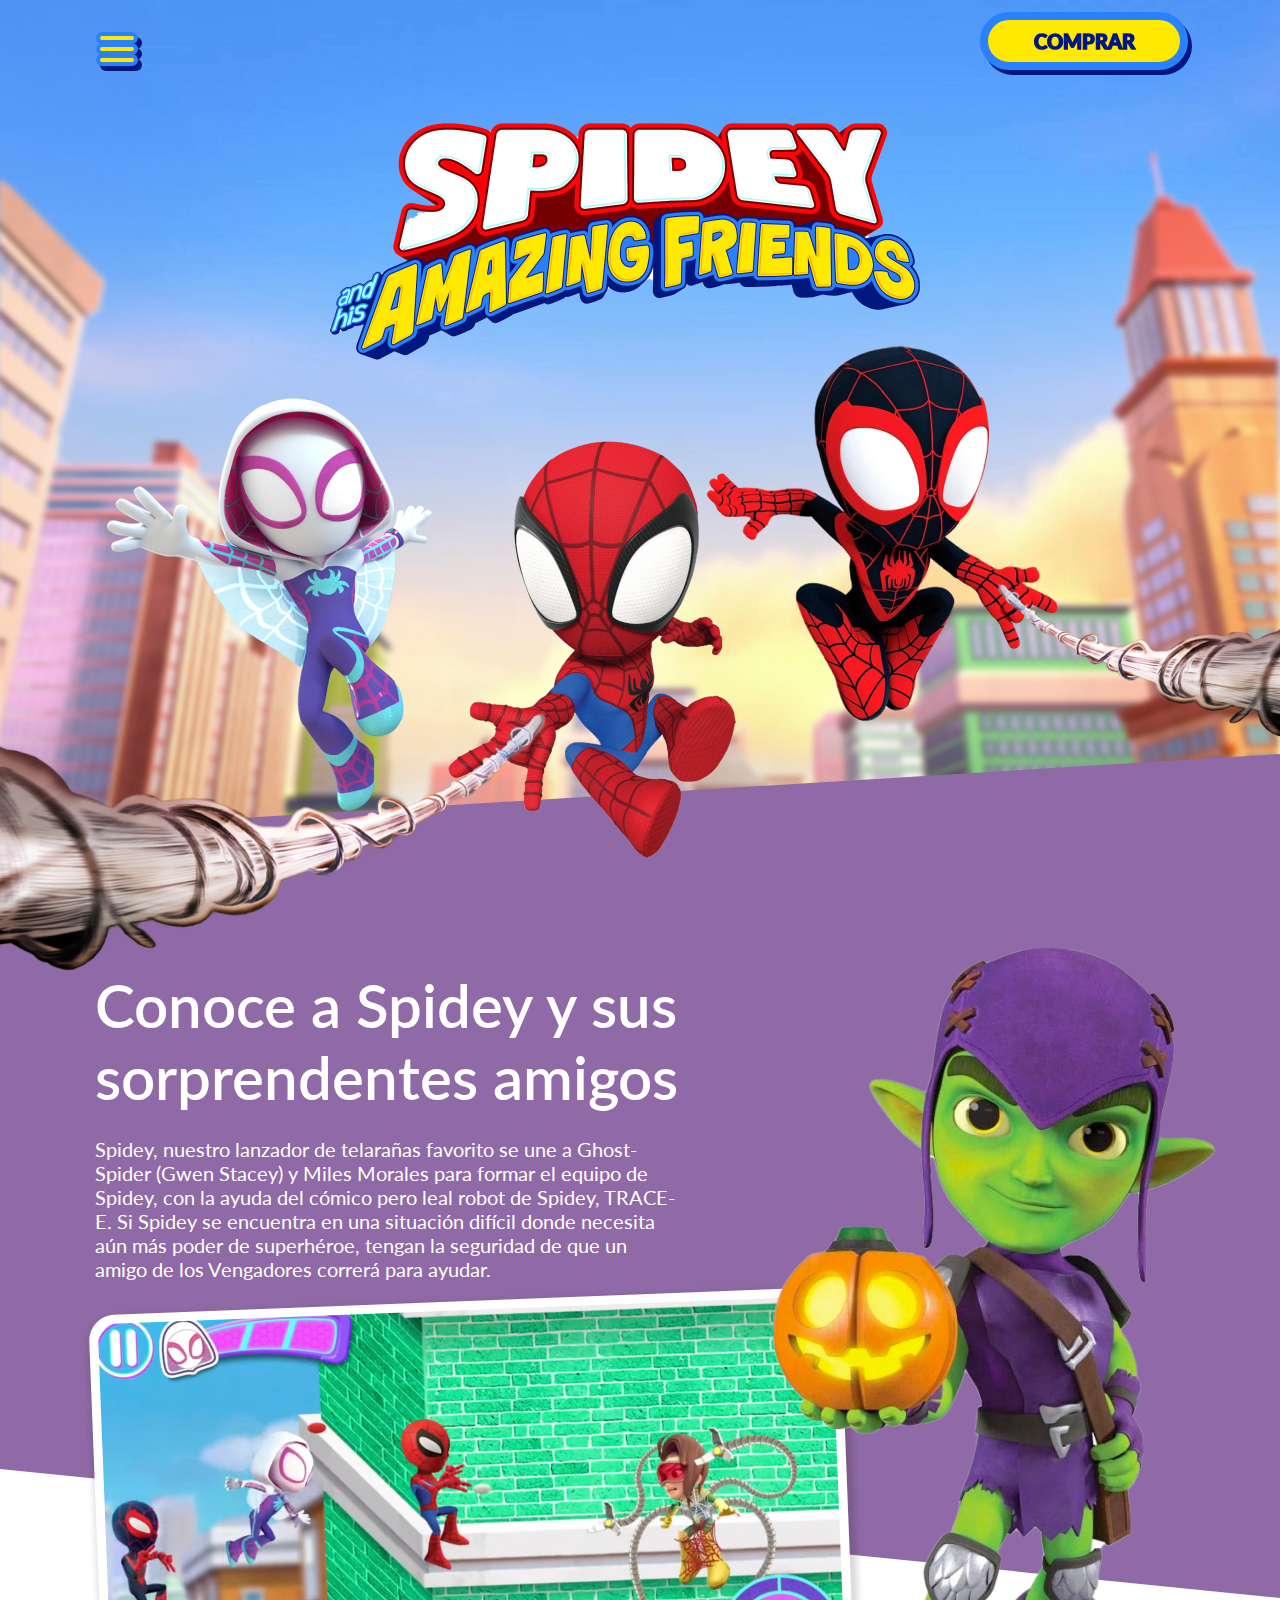
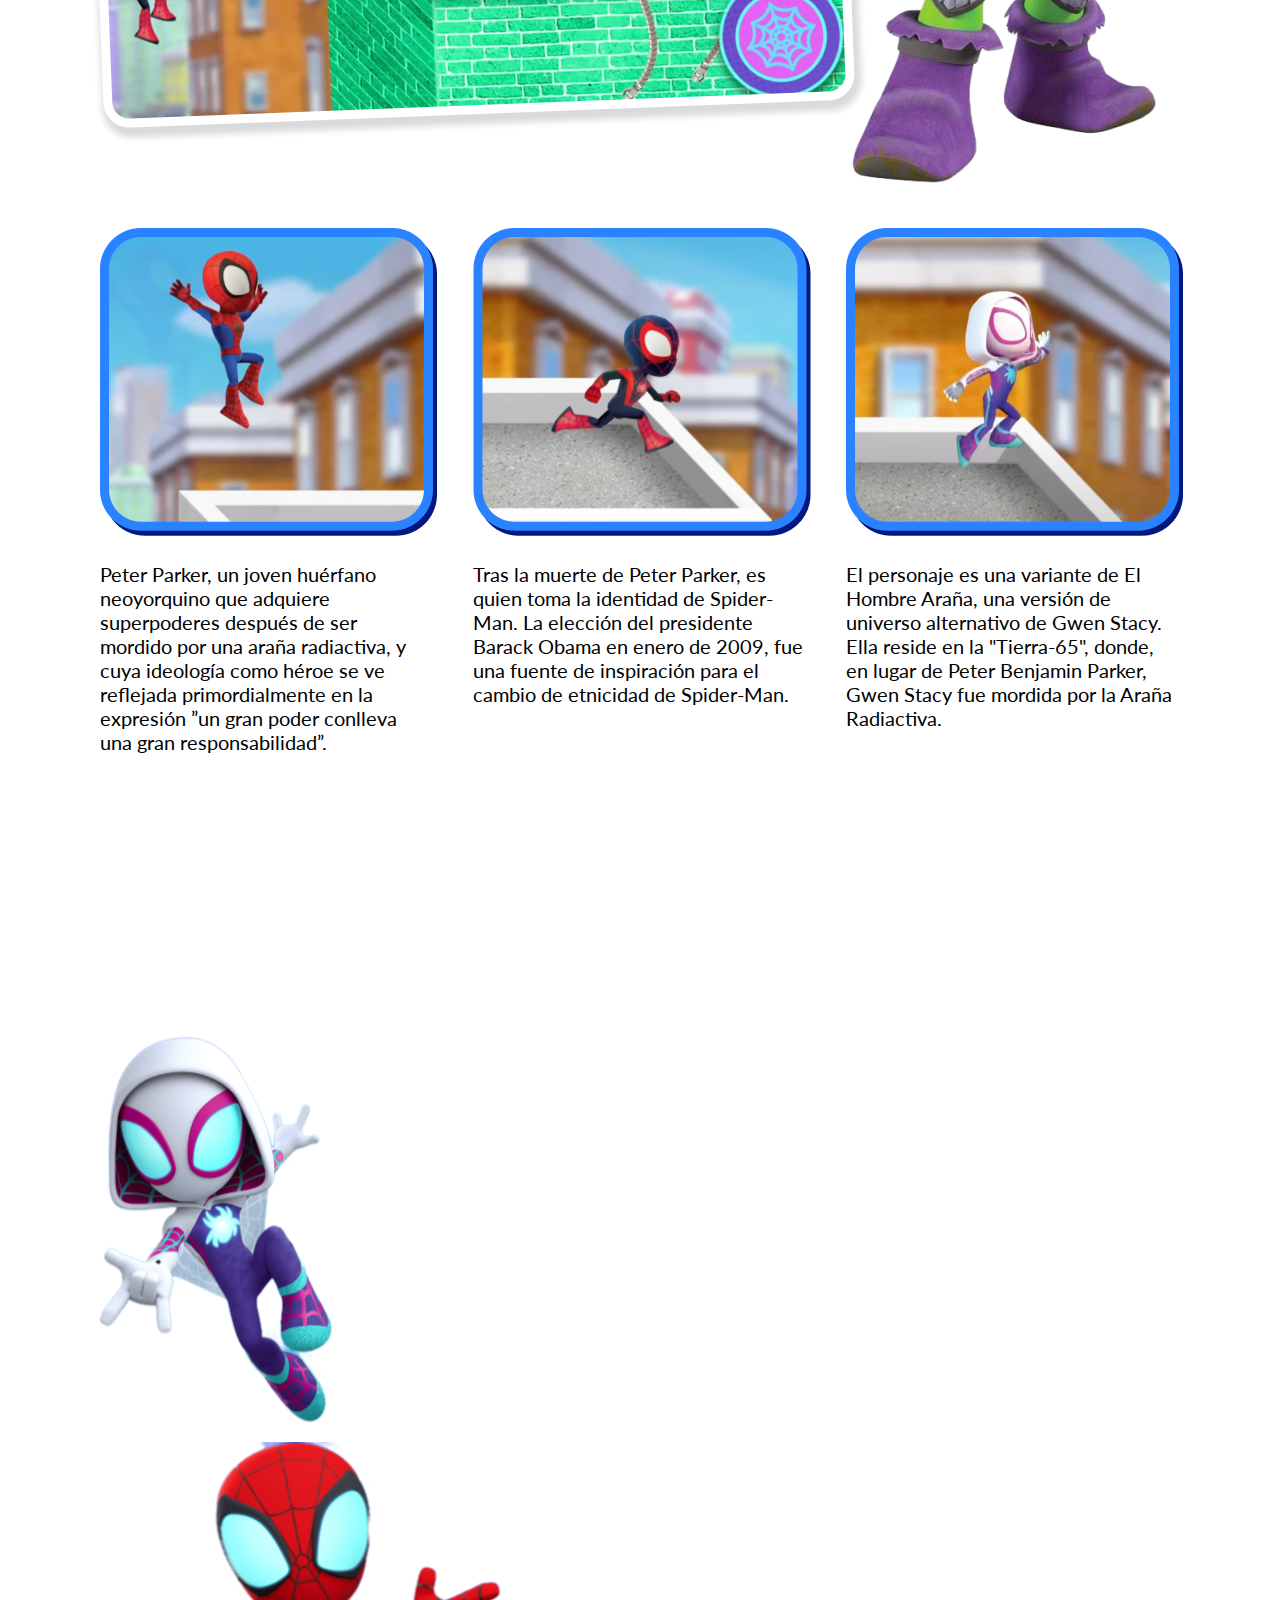
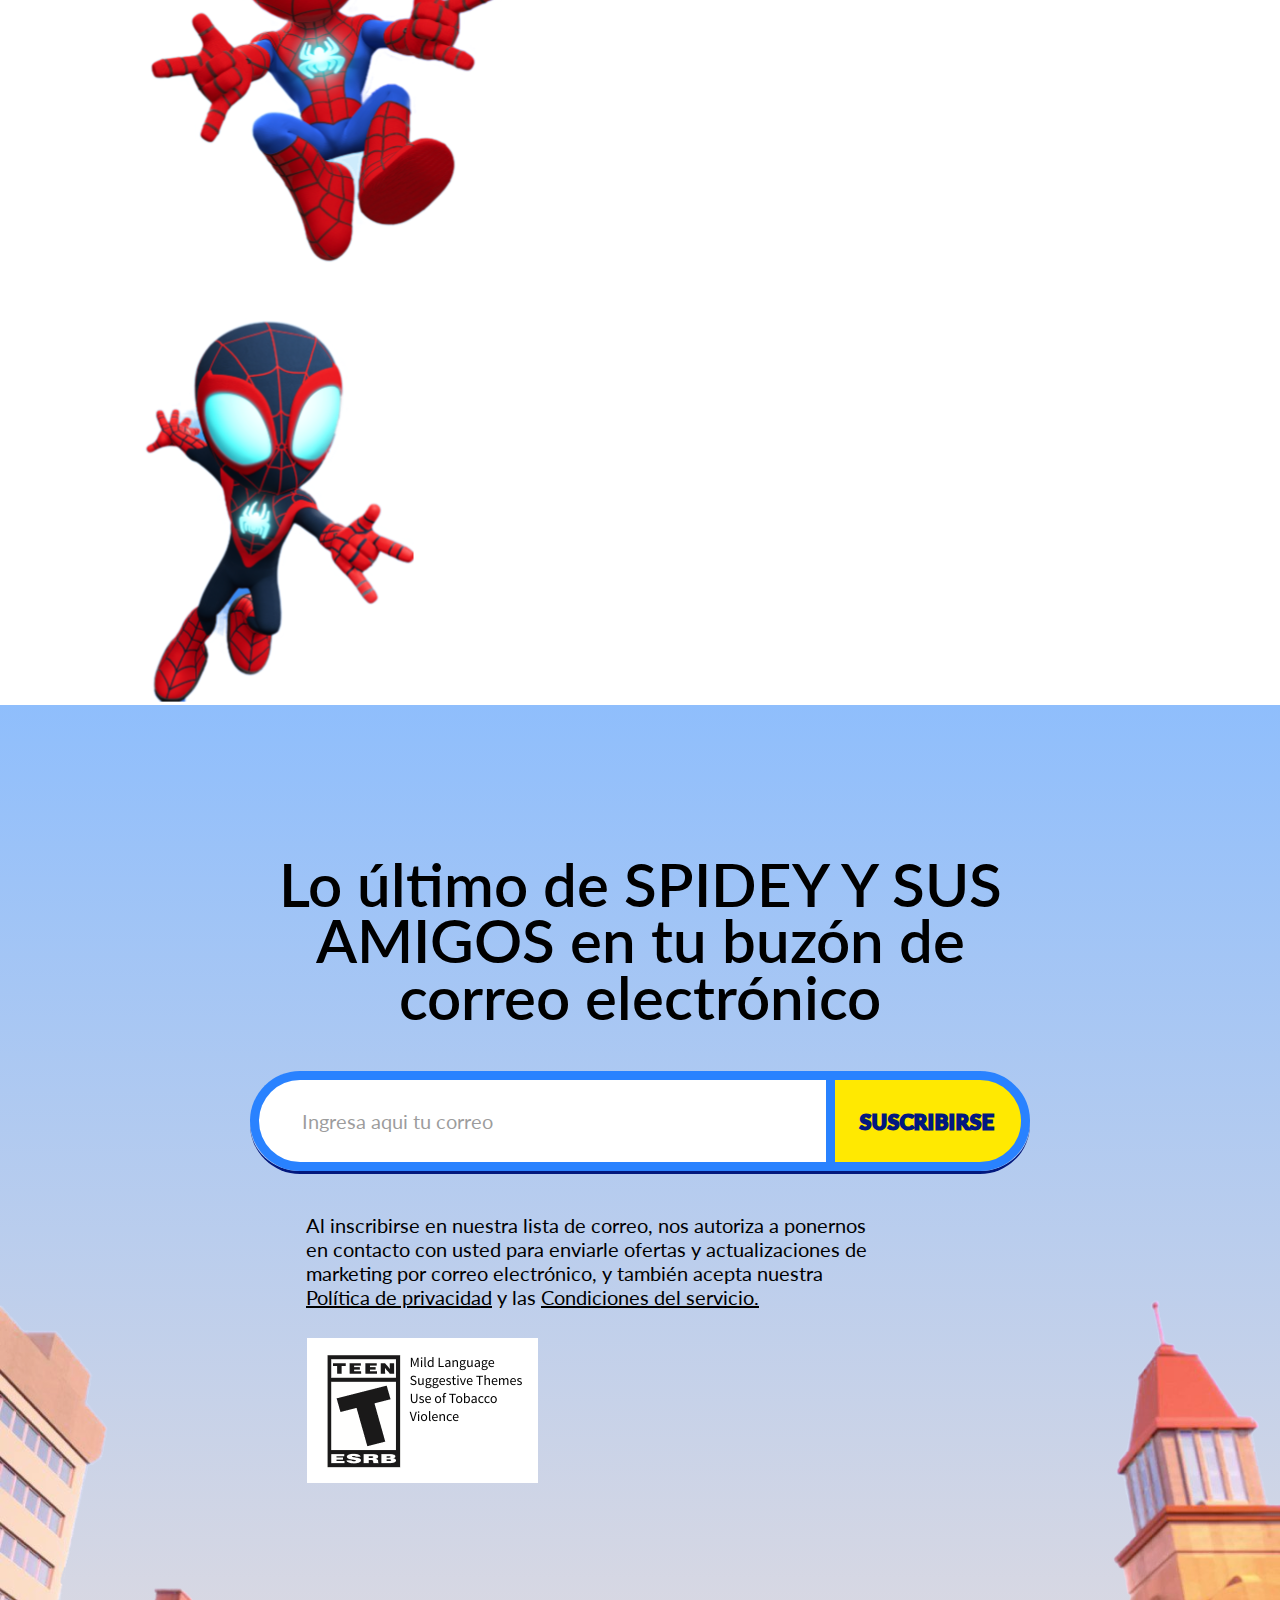
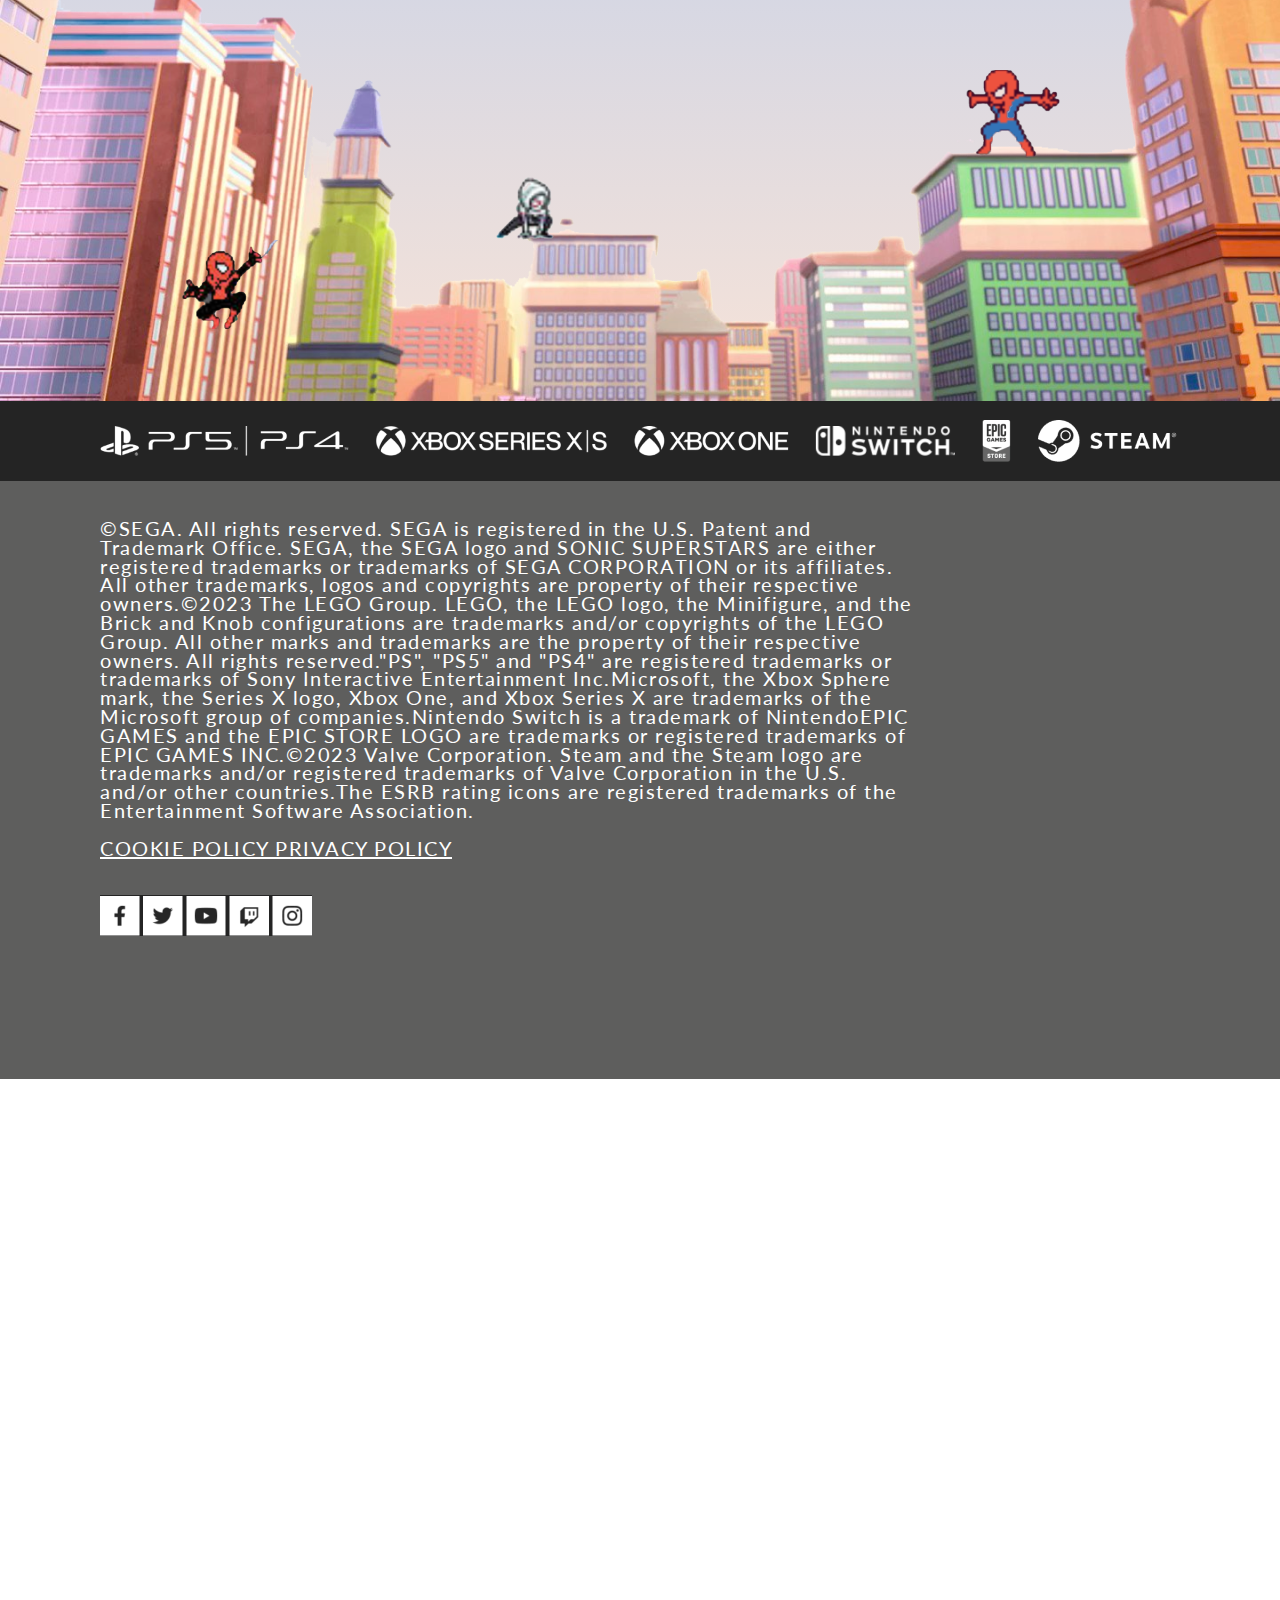
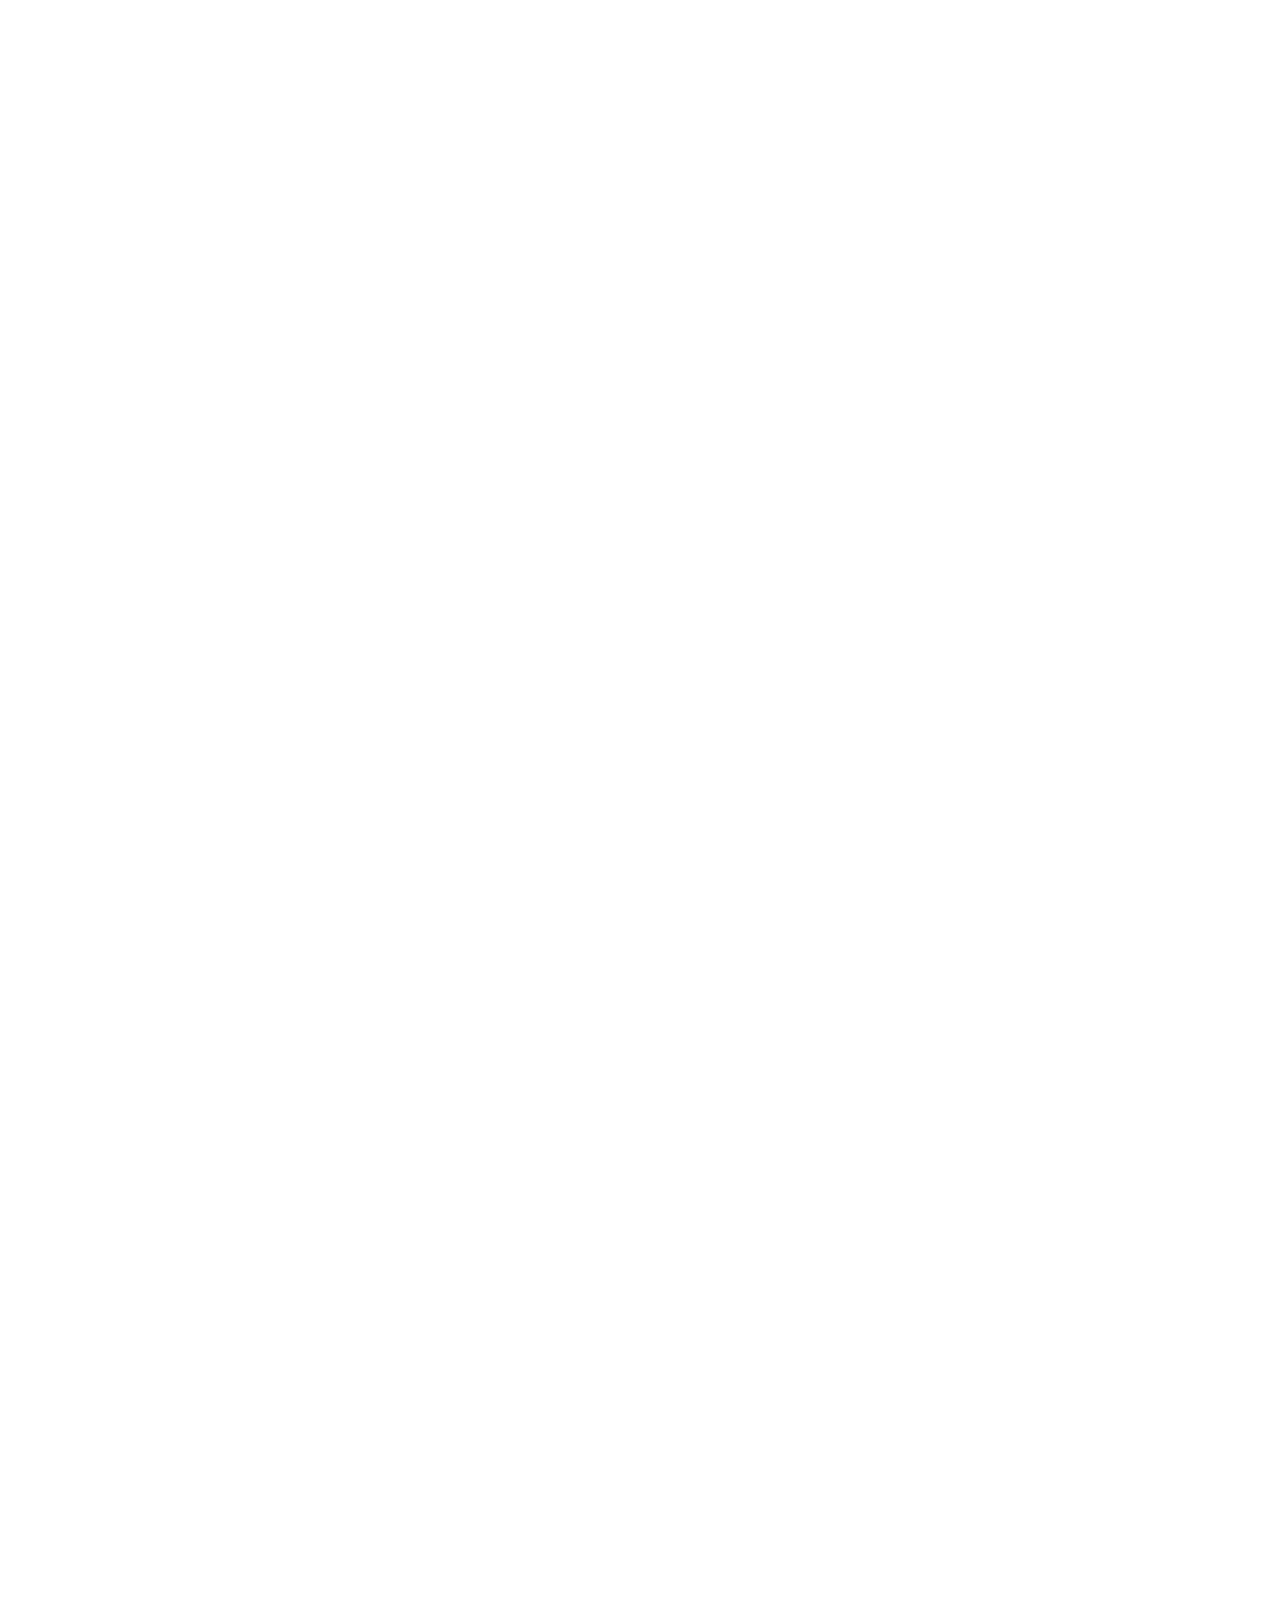
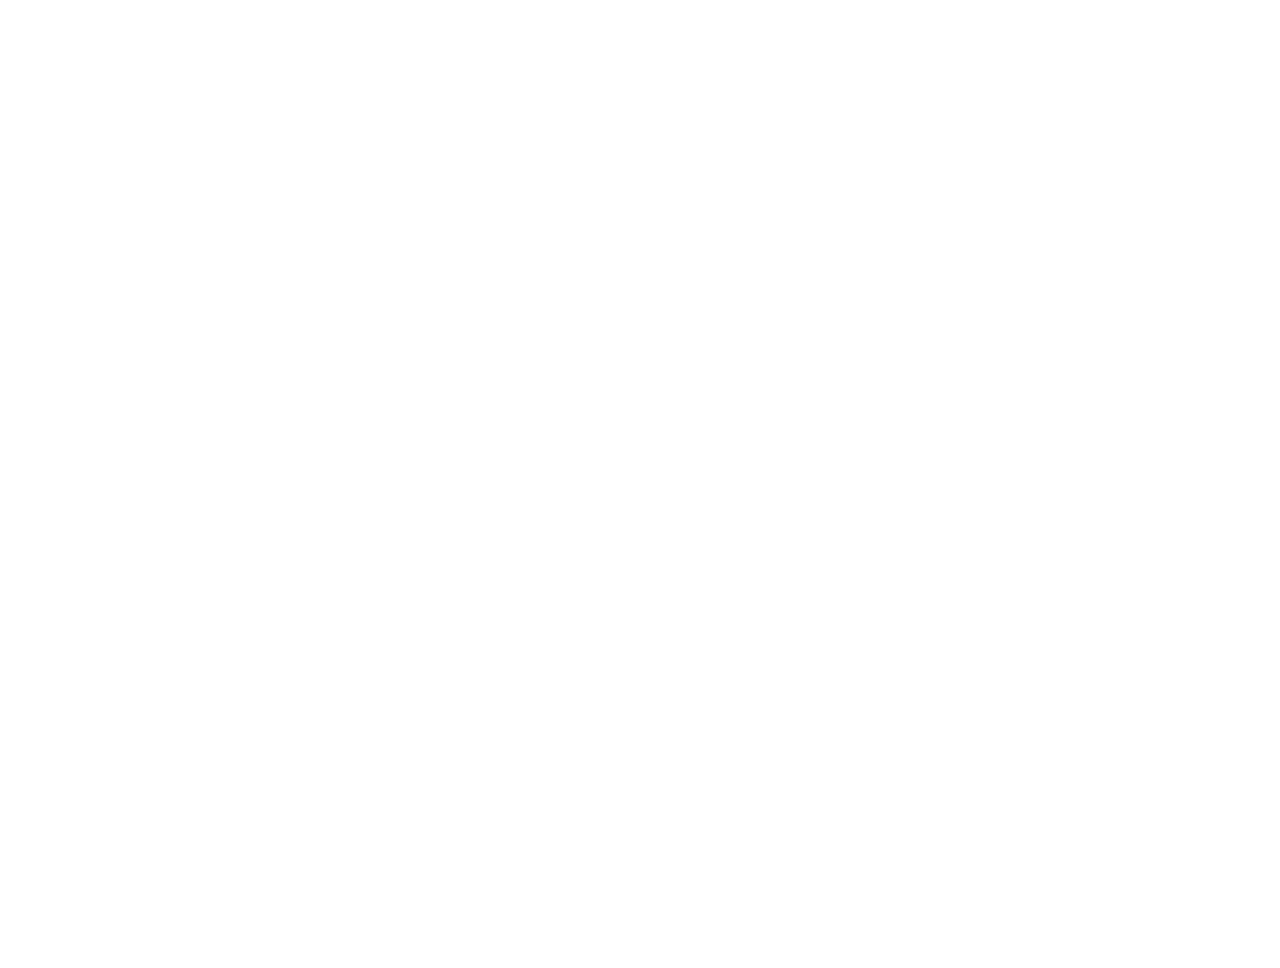
==== TP4/index.html @ 1c264900 "se empezo more-friends" ====
<!DOCTYPE html>
<html lang="en">
<head>
    <meta charset="UTF-8">
    <meta name="viewport" content="width=device-width, initial-scale=1.0">
    <title>Document</title>
    <link rel="stylesheet" href="css/style.css">
    <link rel="stylesheet" href="css/footer.css">
    <link rel="stylesheet" href="css/hero.css">
    <link rel="stylesheet" href="css/friends.css">
    <link rel="stylesheet" href="css/more-friends.css">
</head>
<body>
    <div class="container">
        <div class="hero">
            <div class="bg-city1">
                <img src="img/background/bg-1-city-1.png" alt="">
            </div>
            <div class="bg-city2">
                <img src="img/background/bg-1-city-2.png" alt="">
            </div>
            <div class="bg-city3">
                <img src="img/background/bg-1-city-3.png" alt="">
            </div>
            <img src="img/content/spiderweb-1-hero.png" alt="" class="spiderweb1">
            <img src="img/content/spiderweb-2-hero.png" alt="" class="spiderweb2">
            <div class="nav">
                <div class="content-nav">
                    <button class="btn-comprar">
                        comprar
                    </button>
                    <div class="btn-menu">
                        <div class="line-btn-menu line1"></div>
                        <div class="line-btn-menu line2"></div>
                        <div class="line-btn-menu line3"></div>
                    </div>
                </div>
            </div>  
            <div class="content">
                <div class="container-title">
                    <img class="title" src="img/content/title.png" alt="">
                </div>
                <div class="characters">
                    <img src="img/content/spiderman-1-hero.png" alt="" class="spiderman-1-hero">
                    <img src="img/content/spiderman-2-hero.png" alt="" class="spiderman-2-hero">
                    <img src="img/content/spiderman-3-hero.png" alt="" class="spiderman-3-hero">
                </div>
            </div>
        </div>
        <div class="section-friends">
            <div class="bg-violet-friends"></div>
            <div class="content">
                <div class="container-info-goblin">
                    <div class="info">
                        <h1 class="title-section-friends">Conoce a Spidey y sus sorprendentes amigos</h1>
                        <p class="description-section-friends">Spidey, nuestro lanzador de telarañas favorito se une a Ghost-Spider (Gwen Stacey) y Miles Morales para formar el equipo de Spidey, con la ayuda del cómico pero leal robot de Spidey, TRACE-E. Si Spidey se encuentra en una situación difícil donde necesita aún más poder de superhéroe, tengan la seguridad de que un amigo de los Vengadores correrá para ayudar.</p>
                        <img src="img/content/img-videogame-friends-section.png" alt="" class="img-videogame">
                    </div>
                    <div class="green-goblin">
                        <img src="img/content/green-goblin.png" alt="">
                    </div>
                </div>
                <div class="container-cards-characters">
                    <div class="container-card">
                        <img src="img/content/card-1.png" alt="" class="card">
                        <p class="description-card">Peter Parker, un joven huérfano neoyorquino que adquiere superpoderes después de ser mordido por una araña radiactiva, y cuya ideología como héroe se ve reflejada primordialmente en la expresión ”un gran poder conlleva una gran responsabilidad”.</p>
                    </div>
                    <div class="container-card">
                        <img src="img/content/card-2.png" alt="" class="card">
                        <p class="description-card">Tras la muerte de Peter Parker, es quien toma la identidad de 
                            Spider-Man. 
                            La elección del presidente Barack Obama en enero de 2009, fue una fuente de inspiración para el cambio de etnicidad de Spider-Man.</p>
                    </div>
                    <div class="container-card">
                        <img src="img/content/card-3.png" alt="" class="card">
                        <p class="description-card">El personaje es una variante de El Hombre Araña, una versión de universo alternativo de Gwen Stacy. Ella reside en la "Tierra-65", donde, en lugar de Peter Benjamin Parker, Gwen Stacy fue mordida por la Araña Radiactiva.</p>
                    </div>
                </div>
            </div>
        </div>
        <div class="more-friends">
            <div class="bg-3-spidey">
                <div class="content spideys-more-friends">
                    <div class="spidey-white-more"><img src="./img/more-friends/spidey-white.png" alt=""></div>
                    <div class="spidey-red-more"><img src="./img/more-friends/spidey-red.png" alt=""></div>
                    <div class="spidey-black-more"><img src="./img/more-friends/spidey-black.png" alt=""></div>
                </div>
            </div>
        </div>
        <div class="footer">
            <div class="cielo">
                <div class="content subscribite">
                    <h1 class="titulo">Lo último de SPIDEY Y SUS AMIGOS en tu buzón de correo electrónico</h1>
                    <div class="btn-input-footer">
                        <input placeholder="Ingresa aqui tu correo" type="text">
                        <button>SUSCRIBIRSE</button>
                    </div>
                    <p>Al inscribirse en nuestra lista de correo, nos autoriza a ponernos en contacto con usted 
                        para enviarle ofertas y actualizaciones de marketing por correo electrónico, y también 
                        acepta nuestra <span>Política de privacidad</span> y las <span>Condiciones del servicio.</span></p>
                    <div class="esrb"><img src="./img/footer/esrb.png" alt=""></div>
                </div>
                <div class="spidey-negro-footer"><img src="./img/footer/spidey-negro.png" alt=""></div>
                <div class="spidey-blanco-footer"><img src="./img/footer/spidey-blanco.png" alt=""></div>
                <div class="spidey-rojo-footer"><img src="./img/footer/spidey-rojo.png" alt=""></div>
                <div class="layer1-footer"></div>
            </div>
            <div class="plataformas">
                <div class="content consolas" ></div>
            </div>
            <div class="container-derechos">
                <div class="content derechos">
                    <p>©SEGA. All rights reserved. SEGA is registered in the U.S. Patent and Trademark Office. SEGA, the SEGA logo and SONIC SUPERSTARS are either registered trademarks or trademarks of SEGA CORPORATION or its affiliates. All other trademarks, logos and copyrights are property of their respective owners.©2023 The LEGO Group. LEGO, the LEGO logo, the Minifigure, and the Brick and Knob configurations are trademarks and/or copyrights of the LEGO Group. All other marks and trademarks are the property of their respective owners. All rights reserved."PS", "PS5" and "PS4" are registered trademarks or trademarks of Sony Interactive Entertainment Inc.Microsoft, the Xbox Sphere mark, the Series X logo, Xbox One, and Xbox Series X are trademarks of the Microsoft group of companies.Nintendo Switch is a trademark of NintendoEPIC GAMES and the EPIC STORE LOGO are trademarks or registered trademarks of EPIC GAMES INC.©2023 Valve Corporation. Steam and the Steam logo are trademarks and/or registered trademarks of Valve Corporation in the U.S. and/or other countries.The ESRB rating icons are registered trademarks of the Entertainment Software Association.
                    <br>
                    <br>
                    <span>COOKIE POLICY PRIVACY POLICY</span>
                    </p>
                    <div class="social-media"></div>
                </div>
            </div>
        </div>
    </div>
    <script src="js/main.js"></script>
</body>
</html>
---- TP4/css/style.css ----
* {
    margin: 0;
}


.container {
    height: 8968px;
    width: 100%;
    display: block;
    justify-content: center;
}

.content {
    width: 1080px;
}
---- TP4/css/footer.css ----
@import url("https://fonts.googleapis.com/css2?family=Lato");

*{
    font-family: "lato";
}

.cielo .content, .container-derechos .content{
    margin: 0px;
}

.footer{
    width: 100%;
}

.footer .cielo{
    display: flex;
    flex-direction: column;
    align-items: center;
    height: 1296px;
    width: 100%;
    background: linear-gradient(#8FBEFC, #F7E3D8)
    
}


.subscribite{
    display: flex;
    flex-direction: column;
    align-items: center;
    height: 200px;
}

.subscribite .titulo{
    margin-top: 151px;
    font-size: 60px;
    font-family: "lato";
    font-weight: 600;
    width: 816px;
    text-align: center;
    line-height: 94.2%;
}

.btn-input-footer{
    display: flex;
    width: 780px;
    height: 100px;
    border-bottom: solid #02187E;
    border-bottom-left-radius: 50px;
    border-bottom-right-radius: 50px;
    margin-top: 46px;
}

.btn-input-footer input{
    background-color: #ffffff;
    border: solid #2982FF 9px;
    border-right: 0px;
    width: 562px;
    height: 80px;
    padding-left: 43px;
    border-top-left-radius: 50px;
    border-bottom-left-radius: 50px;
    font-size: 20px;
    font-family: "lato";
    letter-spacing: 11%;
    line-height: 94.5%;
}

.btn-input-footer input::placeholder{
    color: black;
    opacity: 39%;
}

.btn-input-footer button{
    background-color: #FFE901;
    border: solid #2982FF 9px;
    border-bottom-right-radius: 50px;
    border-top-right-radius: 50px;
    width: 218px;
    height: 100px;
    font-size: 20px;
    letter-spacing: 1px;
    -webkit-text-stroke: 3px #02187E;
    font-family: 'lato';
    color: #02187E;
    cursor: pointer;
}

.subscribite p{
    margin-top: 39px;
    width: 578px;
    height: 95px;
    font-size: 20px;
    margin-right: 90px;
}

.subscribite p span{
    text-decoration: underline;
}

.esrb{
    width: 231px;
    height: 145px;
    margin-top: 30px;
    margin-right: 436px;
}

.spidey-negro-footer{
    position: absolute;
    margin-top: 1135px;
    margin-right: 820px;
    width: 97px;
    height: 89px;
    z-index: 1;
}

.spidey-rojo-footer{
    position: absolute;
    margin-top: 965px;
    margin-left: 745px;
    width: 94px;
    height: 88px;
    z-index: 1;
}

.spidey-blanco-footer{
    position: absolute;
    margin-top: 1071px;
    margin-right: 230px;
    width: 58px;
    height: 64px;
    z-index: 1;
}

.layer1-footer{
    background-image: url("../img/footer/layer1-footer.png");
    background-repeat: no-repeat;
    position: absolute;
    width: 100%;
    height: 720px;
    margin-top: 576px;
}

.plataformas{
    background-color: #242424;
    height: 80px;
    display: flex;
    justify-content: center;
}

.consolas{
    background-image: url("../img/footer/consolas-footer.png");
    height: 100%;
}

.container-derechos{
    width: 100%;
    height: 598px;
    background-color: #5E5E5D;
    display: flex;
    justify-content: center;
}

.derechos{
    display: flex;
    flex-direction: column;
    
}

.derechos p{
    margin-top: 38px;
    width: 820px;
    font-size: 20px;
    font-family: 'lato';
    color: #FFFFFF;
    font-weight: none;
    line-height: 94.5%;
    letter-spacing: 1.5px;
}
.derechos p span{
    text-decoration: underline;
}

.social-media{
    margin-top: 38px;
    background-image: url("../img/footer/social-media.png");
    background-repeat: no-repeat;
    height: 41px;

}
---- TP4/css/hero.css ----
@import url("https://fonts.googleapis.com/css2?family=Lato:wght@400&display=swap");

/* --------------- SECTION HERO --------------- */
.hero {
    width: 100%;
    background-image: url("../img/background/bg-1.png");
    background-size: cover;
    display: block;
}

/* BACKGROUND */
.bg-city1, .bg-city2, .bg-city3 {
    z-index: 1;
}

.bg-city1 {
    position: absolute;
    top: 144px;
    left: -55px;
}

.bg-city2 {
    position: absolute;
    top: 634px;
    left: 33%;
}

.bg-city3 {
    position: absolute;
    top: 126px;
    right: -5px;
}

.content {
    width: 1080px;
    margin: auto;
}

/* NAV */

.nav {
    margin: auto;
    width: 100%;
    position: fixed;
    z-index: 100;
}

.content-nav {
    width: 1080px;
    margin: auto;
}

.btn-menu {
    margin-top: -58px;
    margin-left: -4px;
    position: fixed;
    z-index: 100;
}

.line-btn-menu {
    height: 4px;
    width: 34px;
    background-color: #FFE901;
    border-radius: 111px;
    border: 4px solid #2981FF;
    box-shadow: 4px 5px #02187E;
}

.line2, .line3 {
    margin-top: -1px;
}

.btn-comprar {
    background-color: #FFE901;
    height: 58px;
    width: 208px;
    border-radius: 111px;
    border: 8px solid #2981FF;
    box-shadow: 4px 5px #02187E;
    margin-top: 12px;
    margin-left: 880px;
    margin-bottom: 20px;
    font-family: 'Lato', sans-serif;
    font-size: 20px;
    color: #02187E;
    font-weight: 900;
    text-transform: uppercase;
    -webkit-text-stroke: 1.5px #02187E;
}

/* CONTENT */

.container-title {
    width: 100%;
    display: flex;
    justify-content: center;
}

.title {
    height: 301px;
    width: 590px;
    margin-right: 30px;
    margin-top: 91px;
    position: absolute;
    z-index: 100;
}

.characters {
    width: 100%;
    display: flex;
}

.spiderman-1-hero, .spiderman-2-hero, .spiderman-3-hero {
    z-index: 50;
}

.spiderman-1-hero {
    margin-left: -10px;
    height: 444px;
    margin-top: 388px;
}

.spiderman-2-hero {
    margin-left: -46px;
    margin-top: 403px;
    height: 465px;
}

.spiderman-3-hero {
    margin-left: -174px;
    margin-top: 335px;
    height: 393px;
}

.spiderweb1, .spiderweb2 {
    position: absolute;
    z-index: 60;
    object-fit: fill;
}

.spiderweb1 {
    top: 375px;
    left: 0;
}

.spiderweb2 {
    top: 388px;
    right: 0;
}
---- TP4/css/friends.css ----
@import url("https://fonts.googleapis.com/css2?family=Lato:wght@400&display=swap");

/* --------------- SECTION FRIENDS --------------- */
.section-friends {
    margin-top: -31px;
    height: 1785px; /* esto no va (estaba en 1085)*/
    width: 100%;
    display: flex;
    justify-content: center;
    background-color: #FFFFFF;
}

/* BACKGROUND-VIOLET */
.bg-violet-friends {
    position: absolute;
    top: 754px;
    height: 636px;
    border-top: 79px solid transparent;
    border-right: 100vw solid #8F6AA6;
    border-bottom: 129.5px solid transparent;
    z-index: 30;
}

/* CONTENT */
.container-info-goblin {
    display: flex;
    width: 100%;
}

.section-friends .content {
    position: absolute;
    top: 994px;
    z-index: 40;
}

.section-friends .content .title-section-friends, .section-friends .content .description-section-friends {
    font-family: 'Lato', sans-serif;
    color: #FFF;
    margin-left: -5px;
}

.section-friends .content .title-section-friends {
    width: 646px;
    font-size: 60px;
    font-weight: 600;
    margin-top: -25px;
}

.section-friends .content .description-section-friends {
    width: 586px;
    font-size: 20px;
    margin-top: 24px;
}

.img-videogame {
    position: absolute;
    margin-left: -20px;
}

.green-goblin {
    height: 921px;
    margin-top: -87px;
    margin-left: -29px;
    z-index: 40;
}

/* CARDS */

.container-cards-characters {
    display: flex;
    gap: 40px;
}

.container-card {
    width: 333px;
}

.card {
    margin-bottom: 23px;
}

.description-card {
    color: #000;
    font-family: 'Lato', sans-serif;
    font-size: 20px;
}
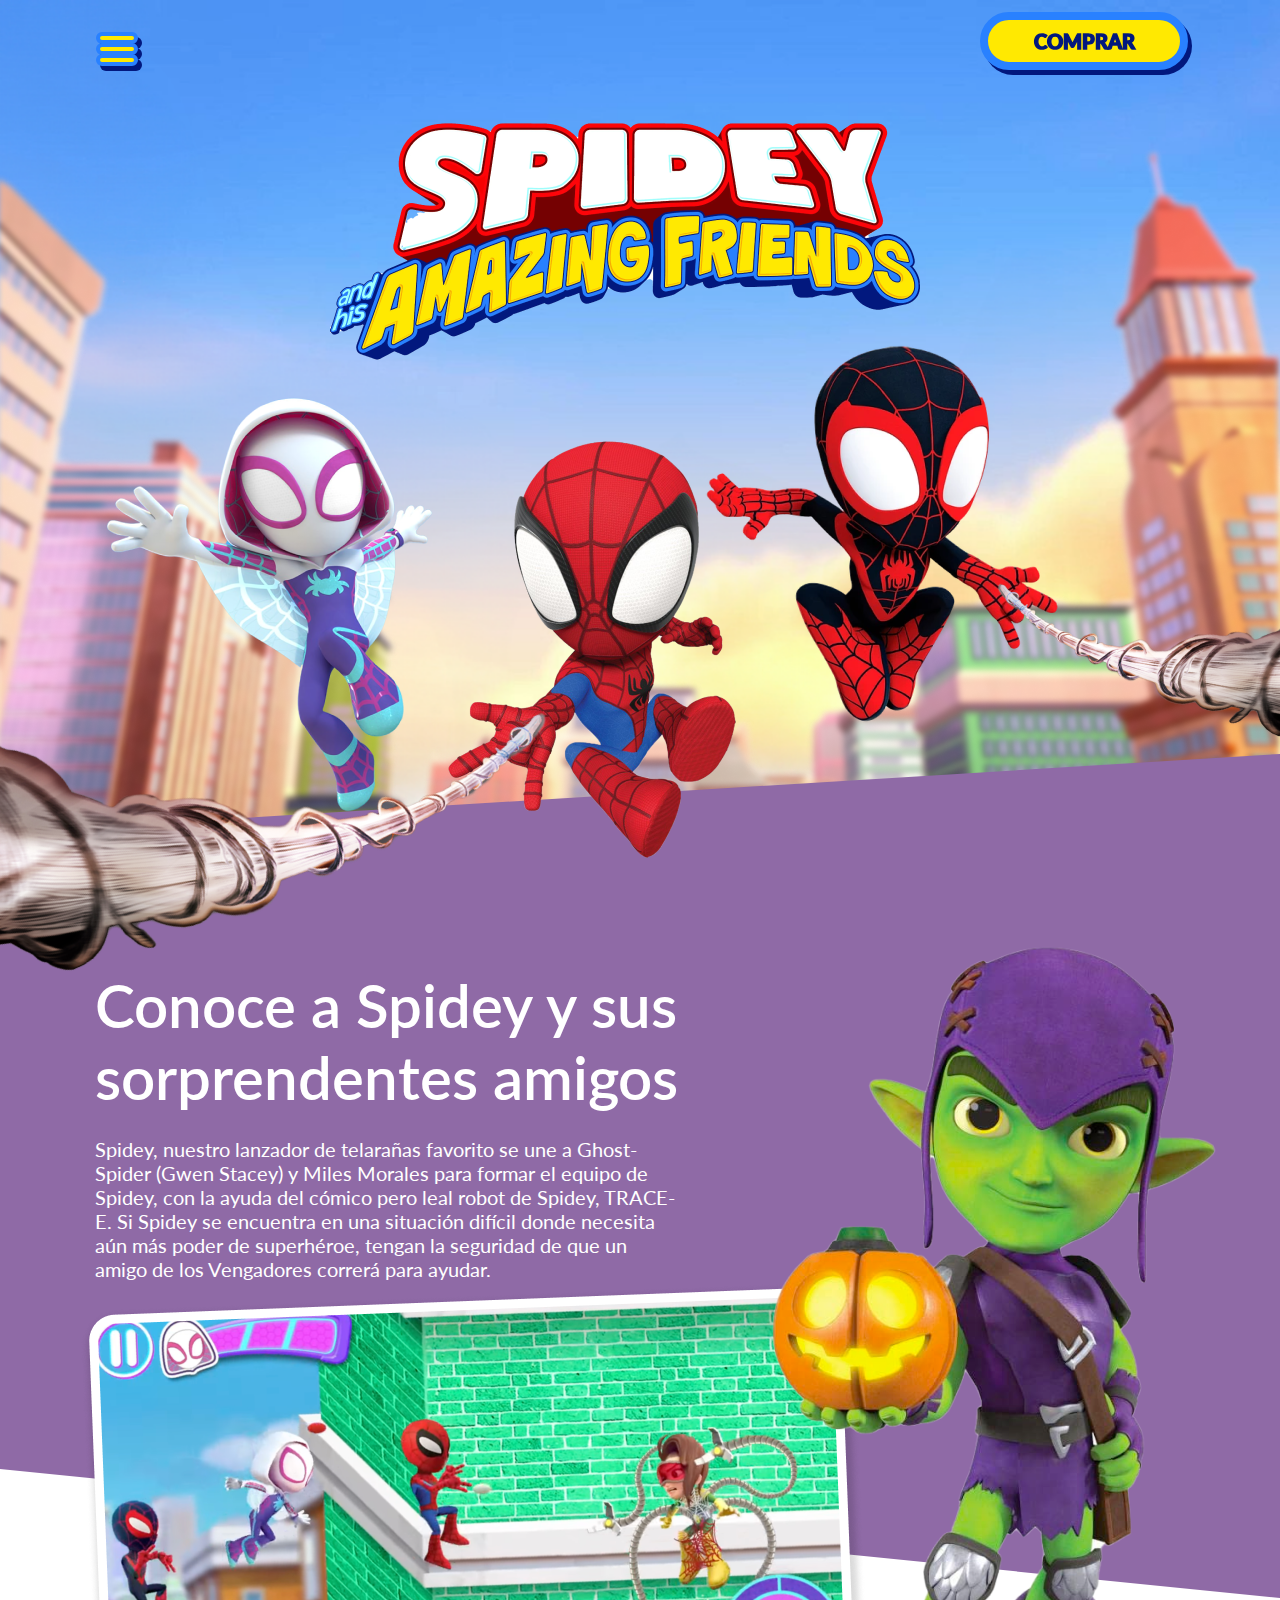
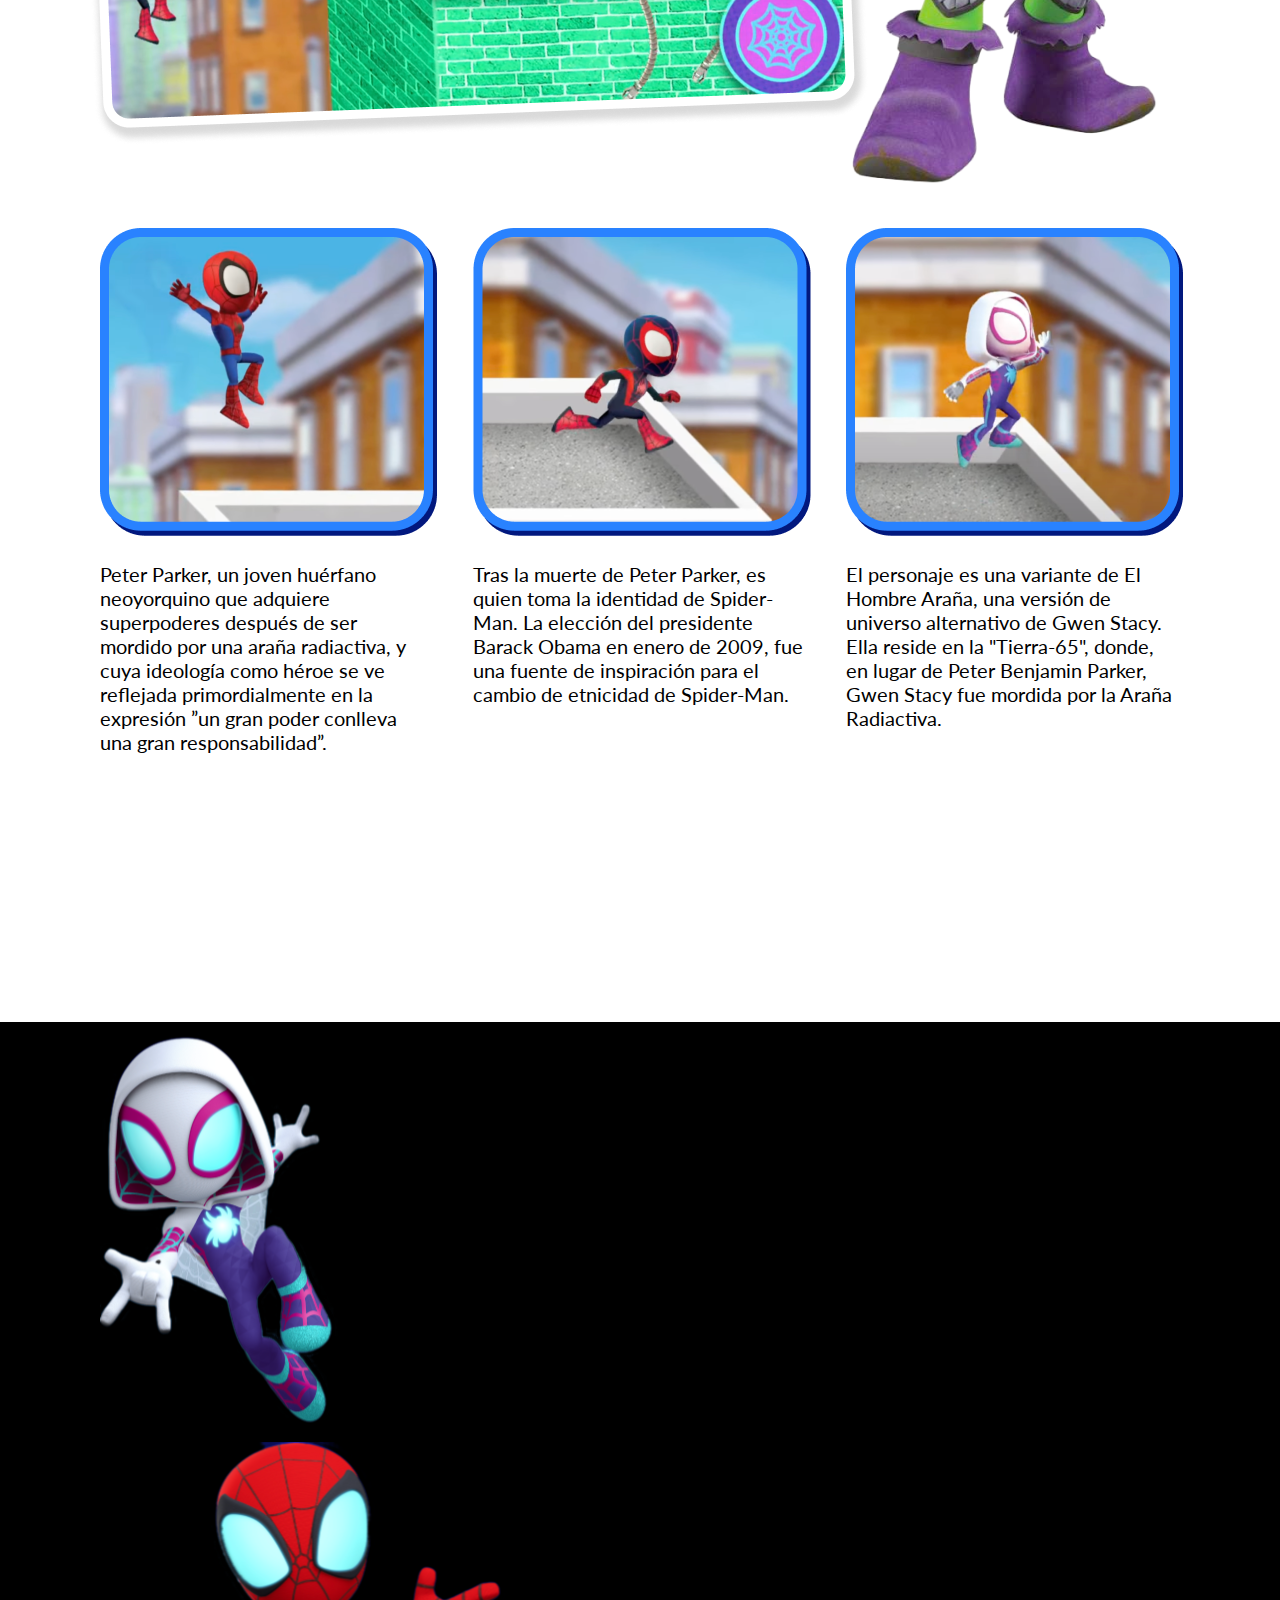
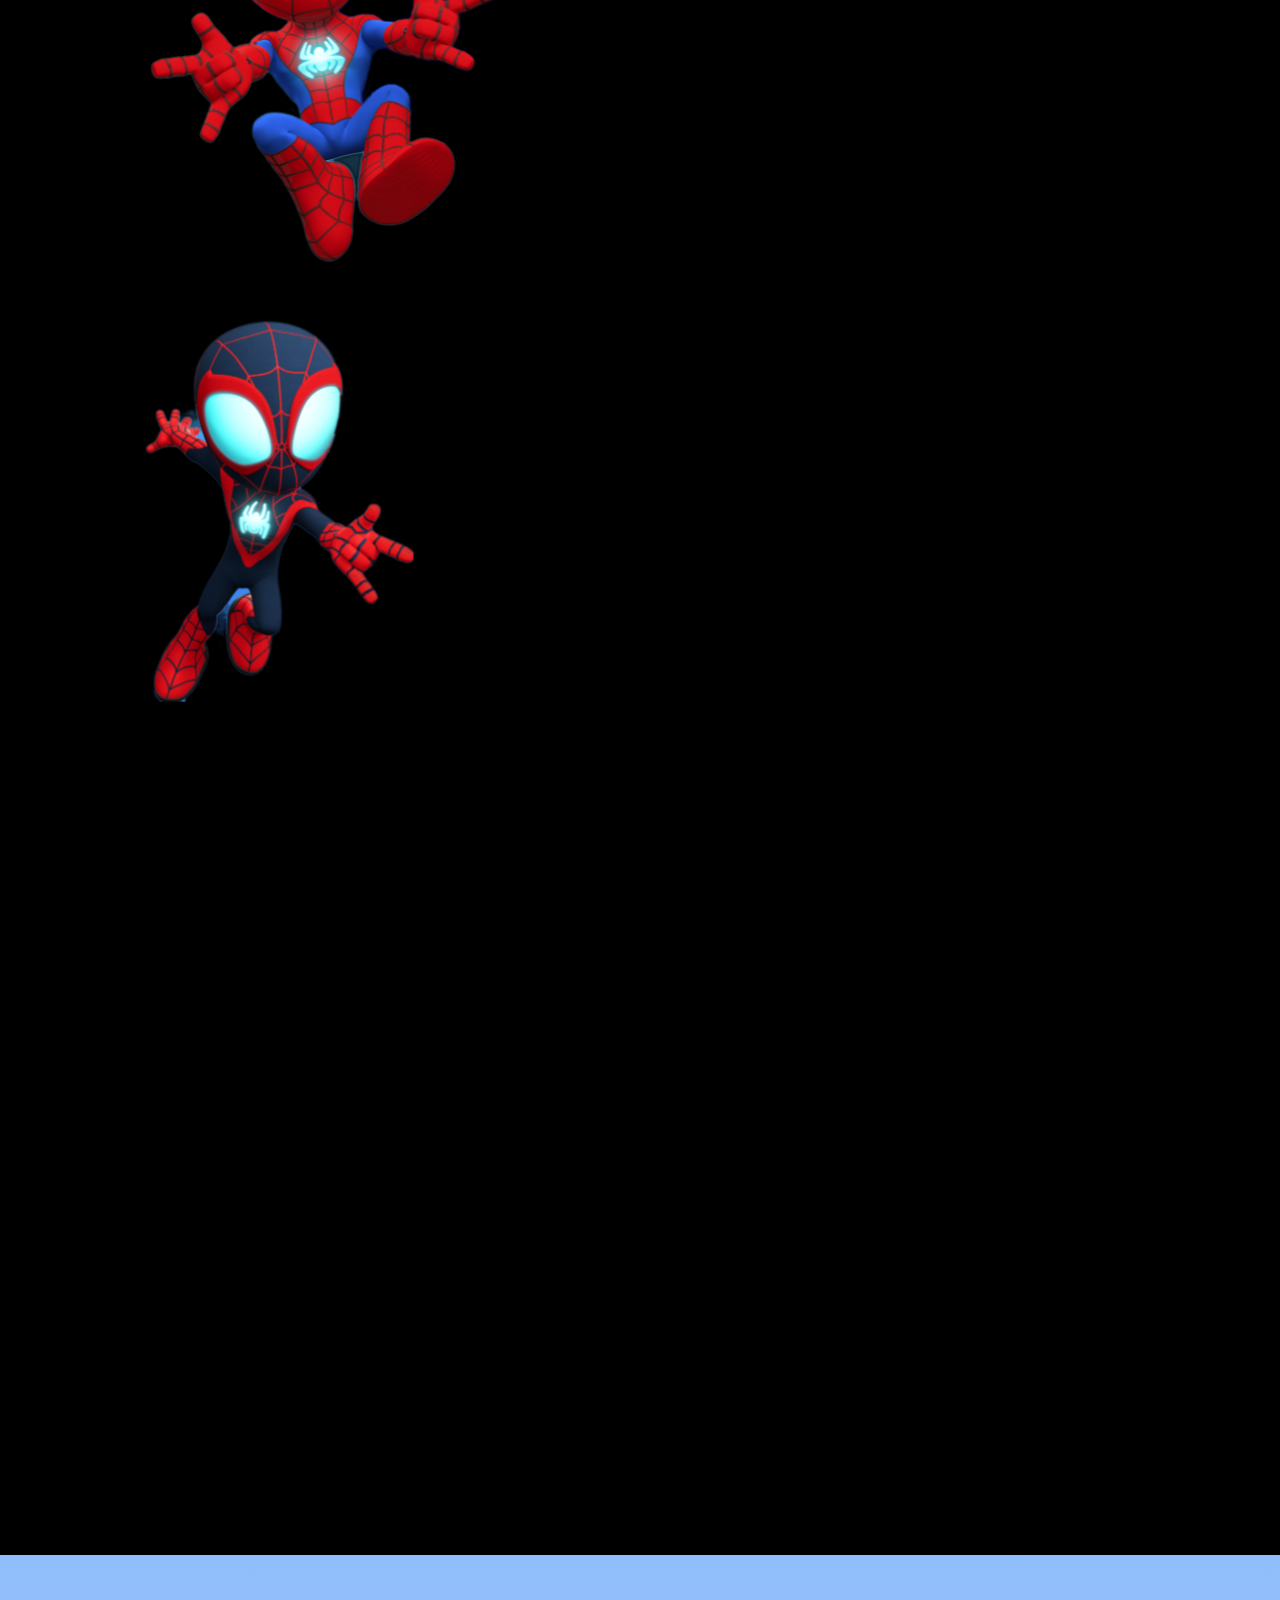
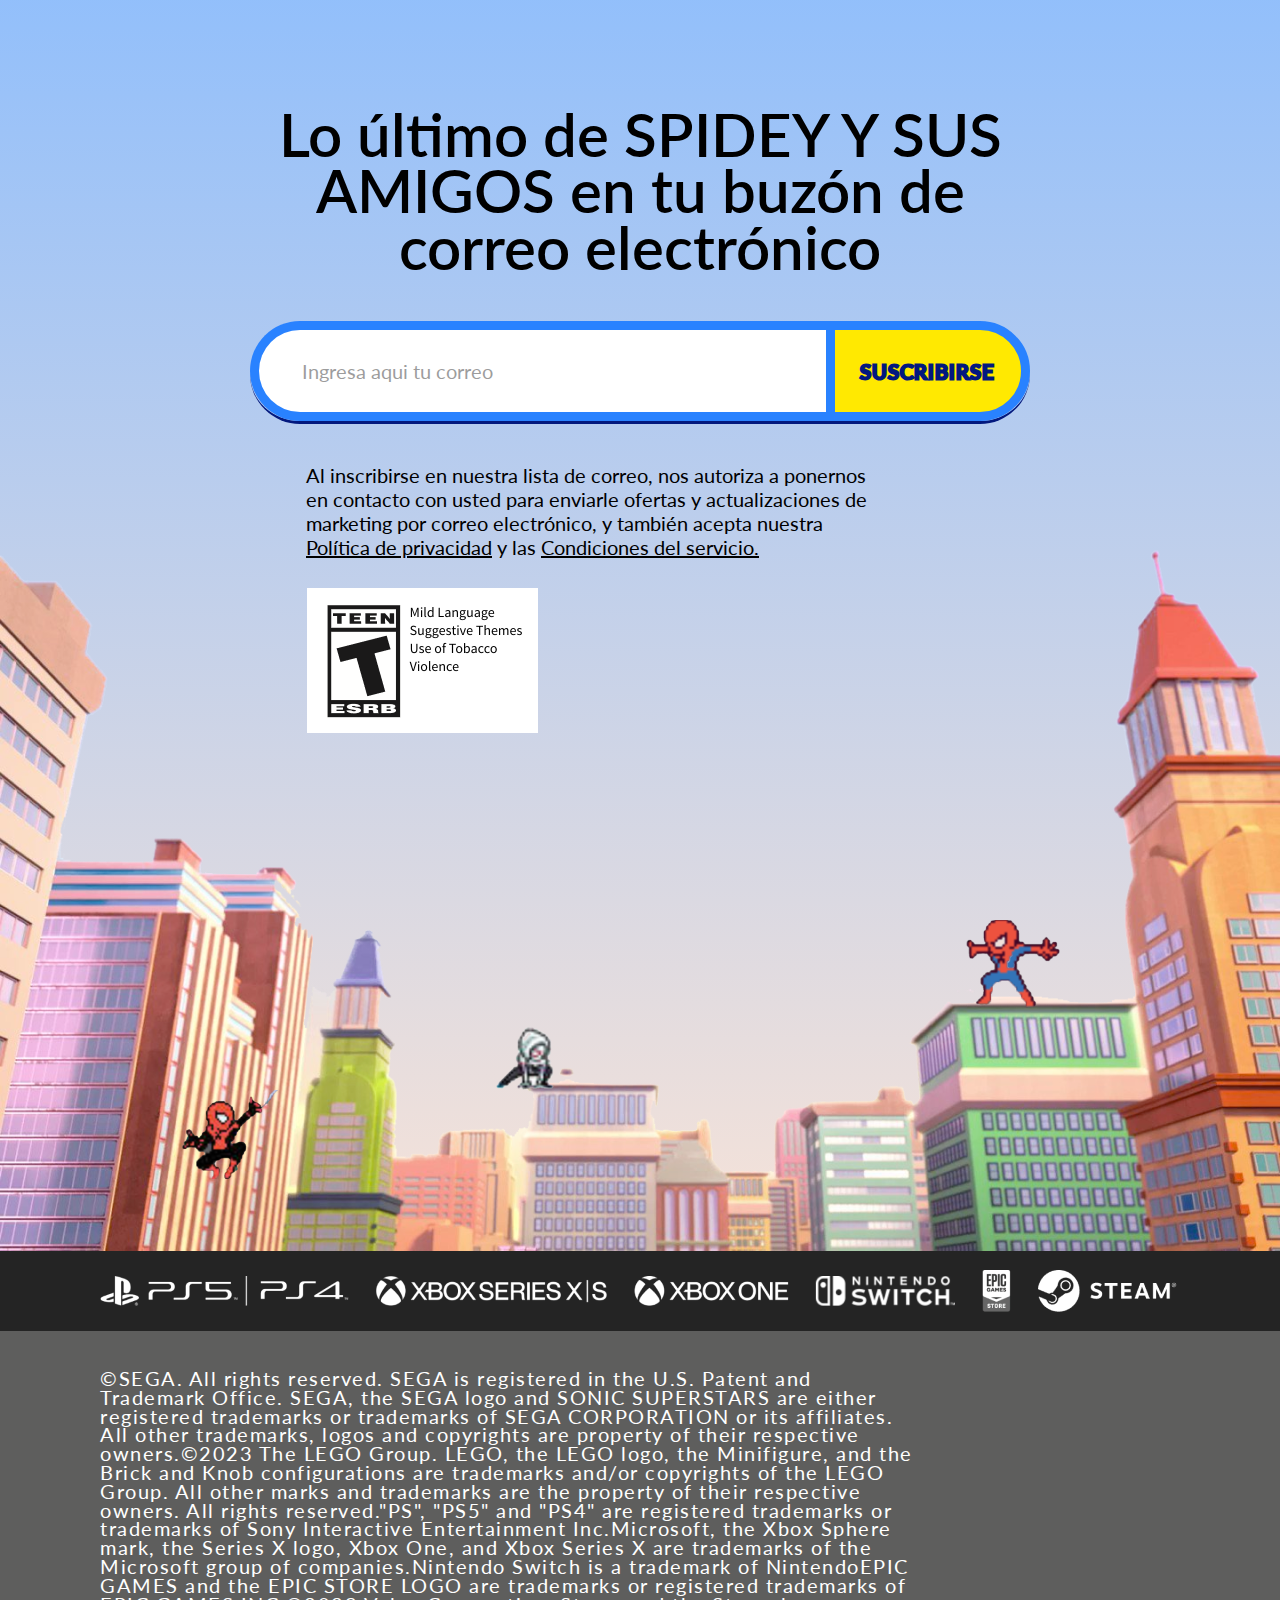
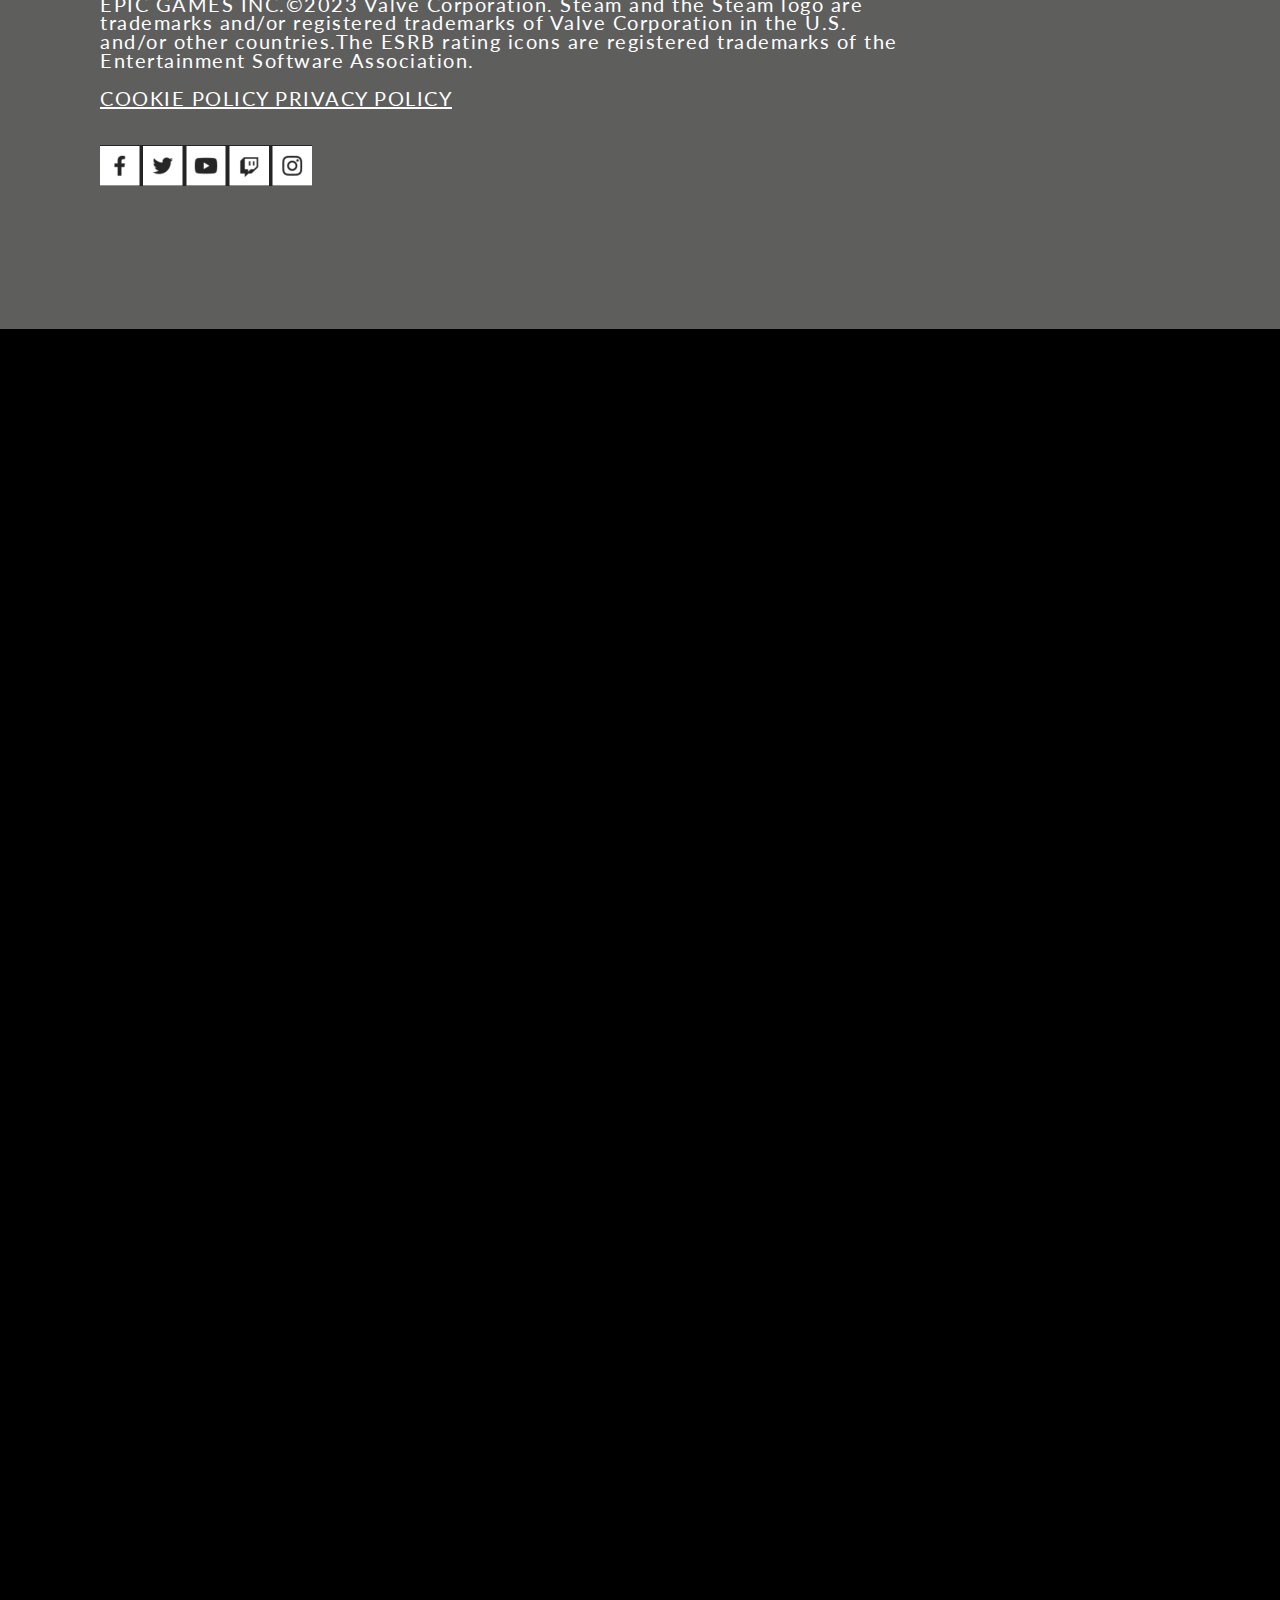
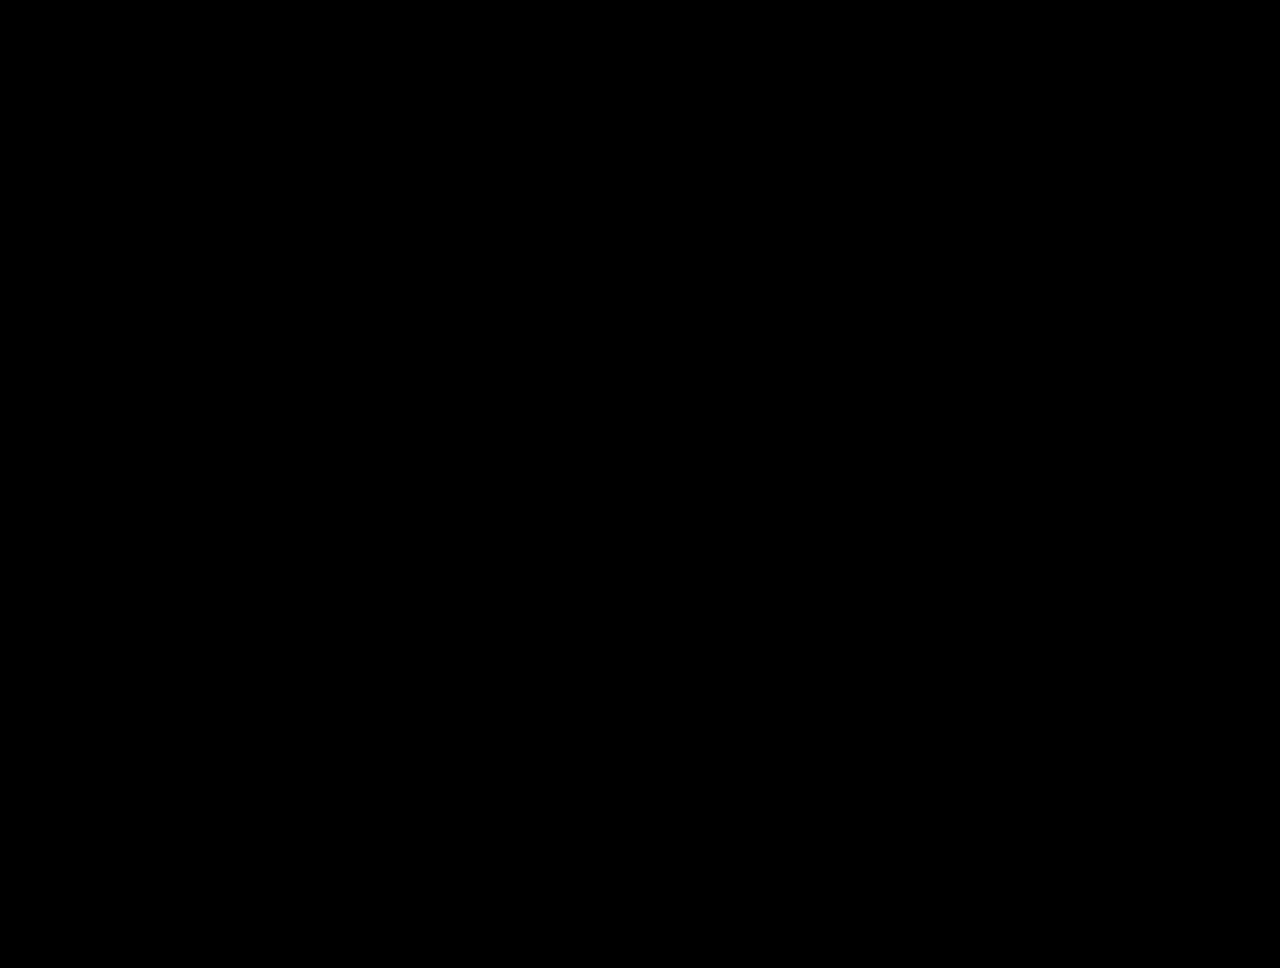
==== commit b268fc16: "." ====
--- a/TP4/index.html
+++ b/TP4/index.html
@@ -80,7 +80,9 @@
         </div>
         <div class="more-friends">
             <div class="bg-3-spidey">
-                <div class="content spideys-more-friends">
+            </div>
+            <div class="content">
+                <div class="spideys-more-friends">
                     <div class="spidey-white-more"><img src="./img/more-friends/spidey-white.png" alt=""></div>
                     <div class="spidey-red-more"><img src="./img/more-friends/spidey-red.png" alt=""></div>
                     <div class="spidey-black-more"><img src="./img/more-friends/spidey-black.png" alt=""></div>
--- a/TP4/css/style.css
+++ b/TP4/css/style.css
@@ -2,6 +2,9 @@
     margin: 0;
 }
 
+body{
+    background-color: black;
+}
 
 .container {
     height: 8968px;
--- a/TP4/css/footer.css
+++ b/TP4/css/footer.css
@@ -13,13 +13,13 @@
 }
 
 .footer .cielo{
+    margin-top: 850px;
     display: flex;
     flex-direction: column;
     align-items: center;
     height: 1296px;
     width: 100%;
-    background: linear-gradient(#8FBEFC, #F7E3D8)
-    
+    background: linear-gradient(#8FBEFC, #F7E3D8);
 }
 
 
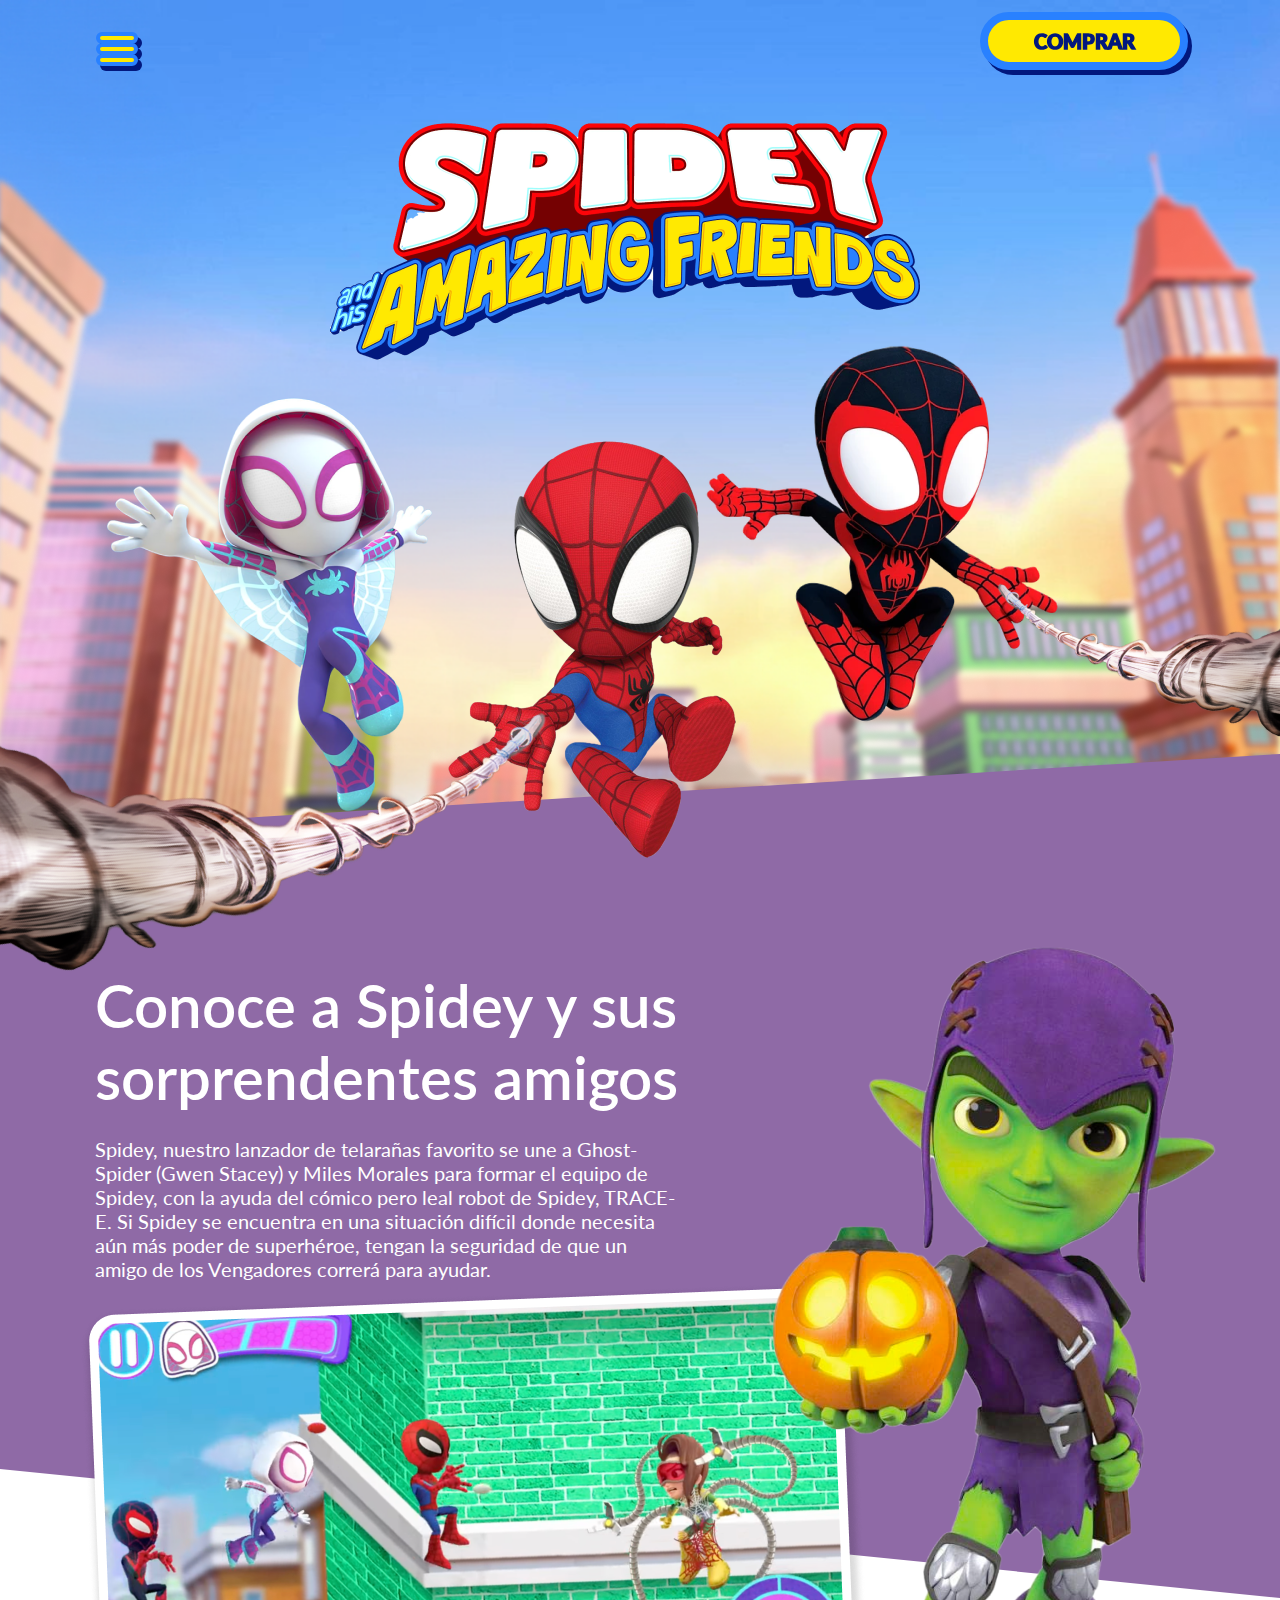
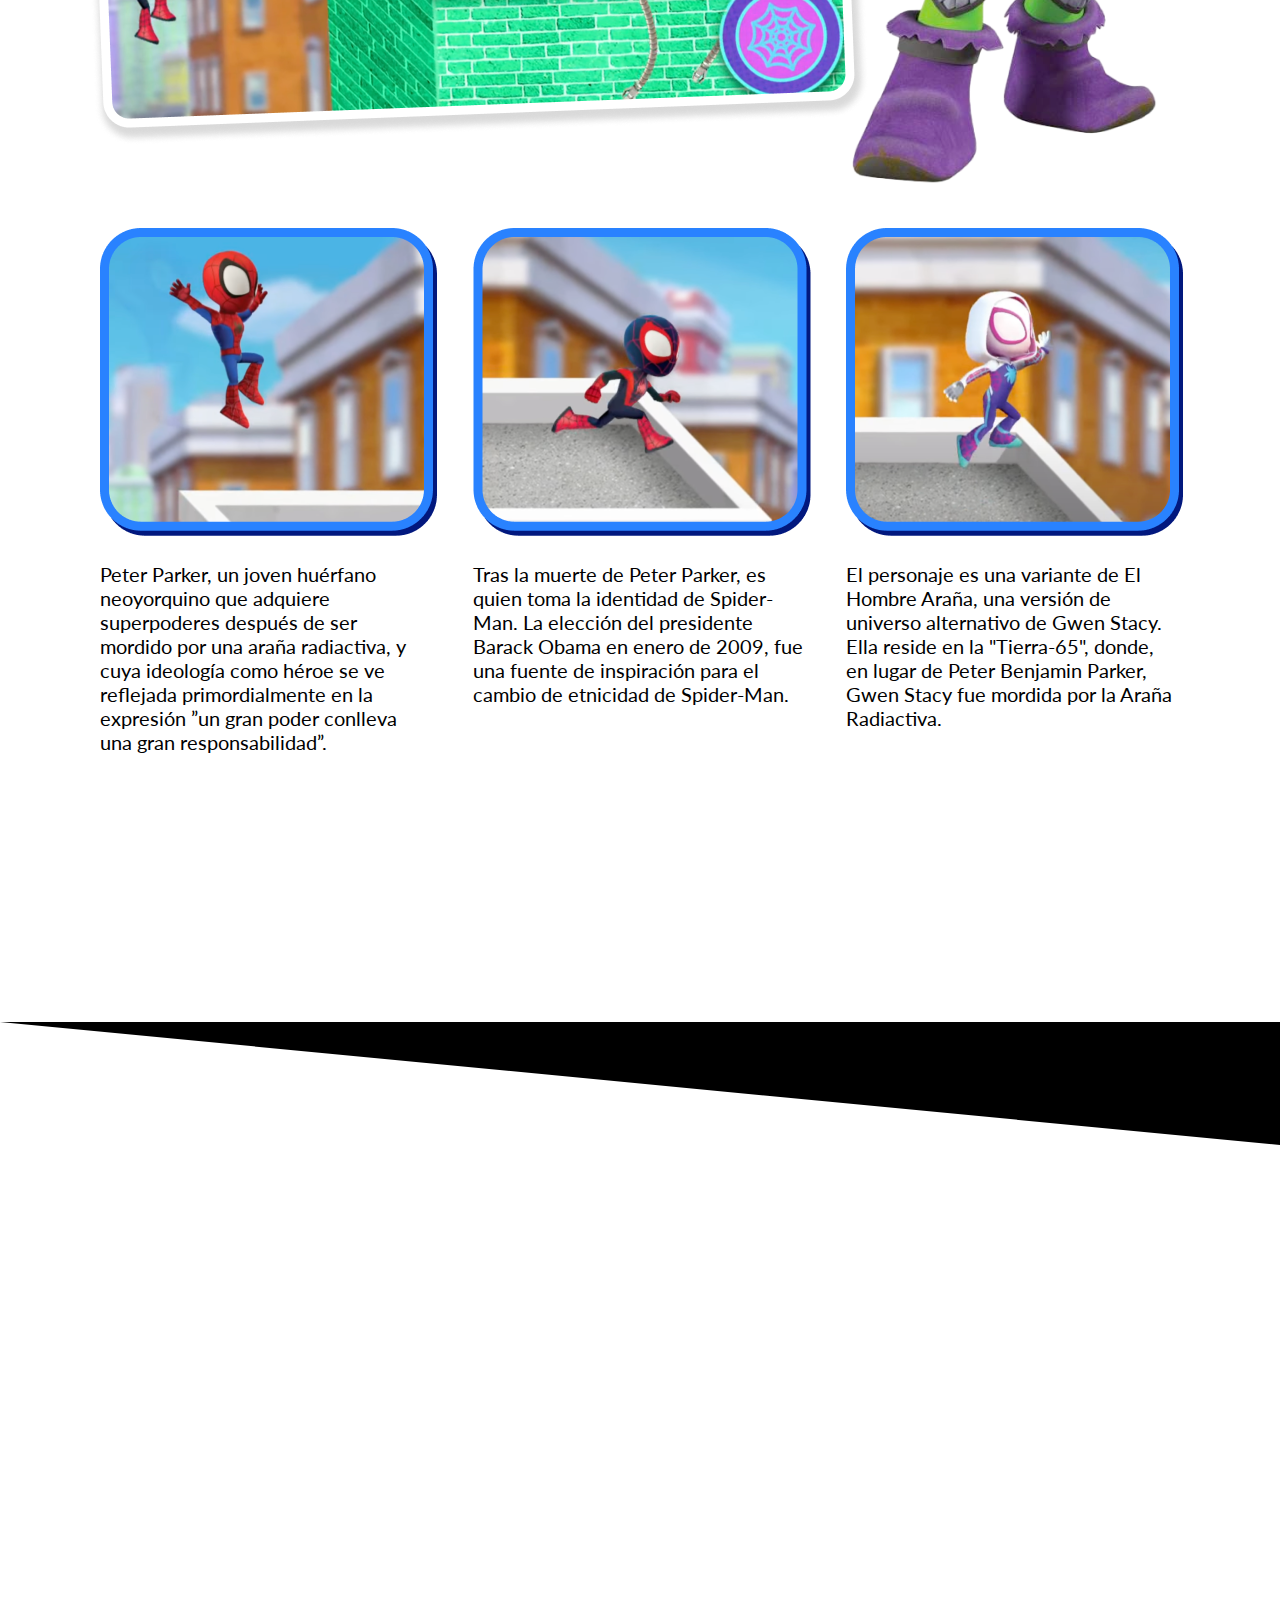
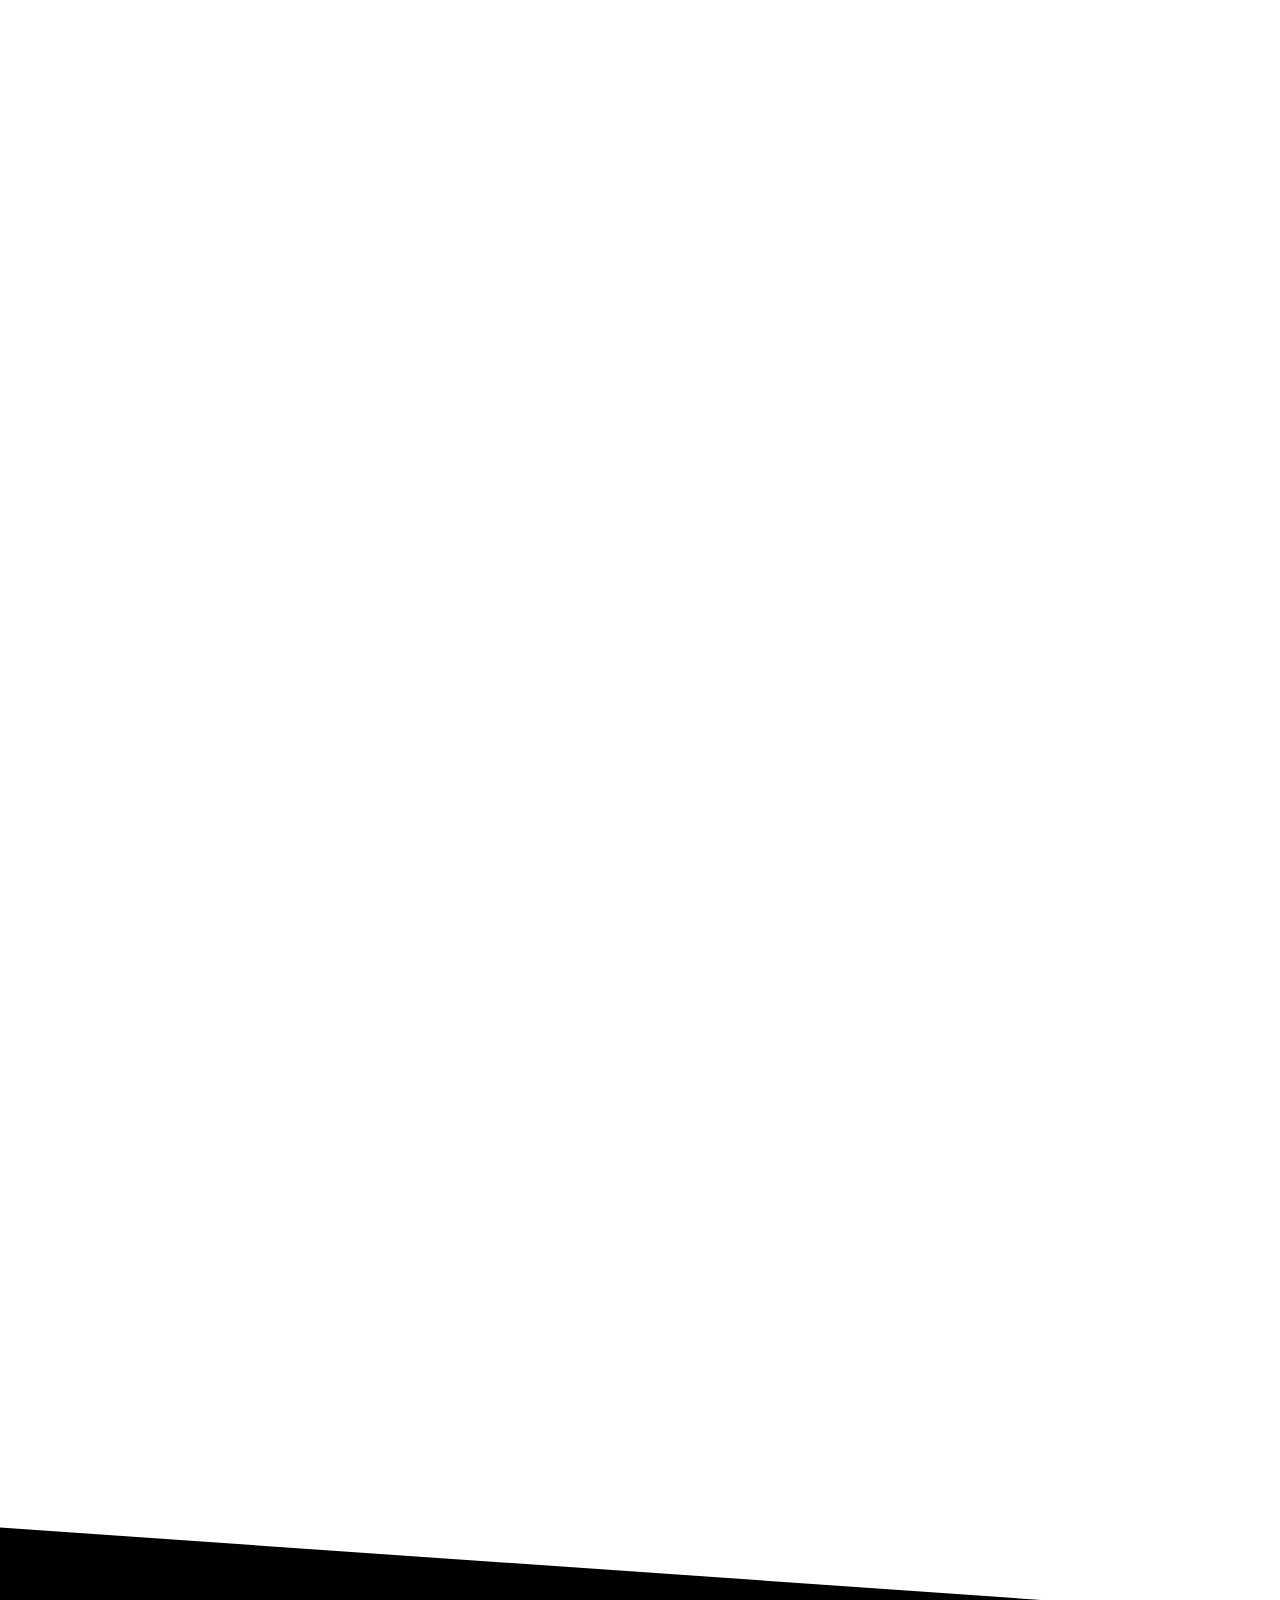
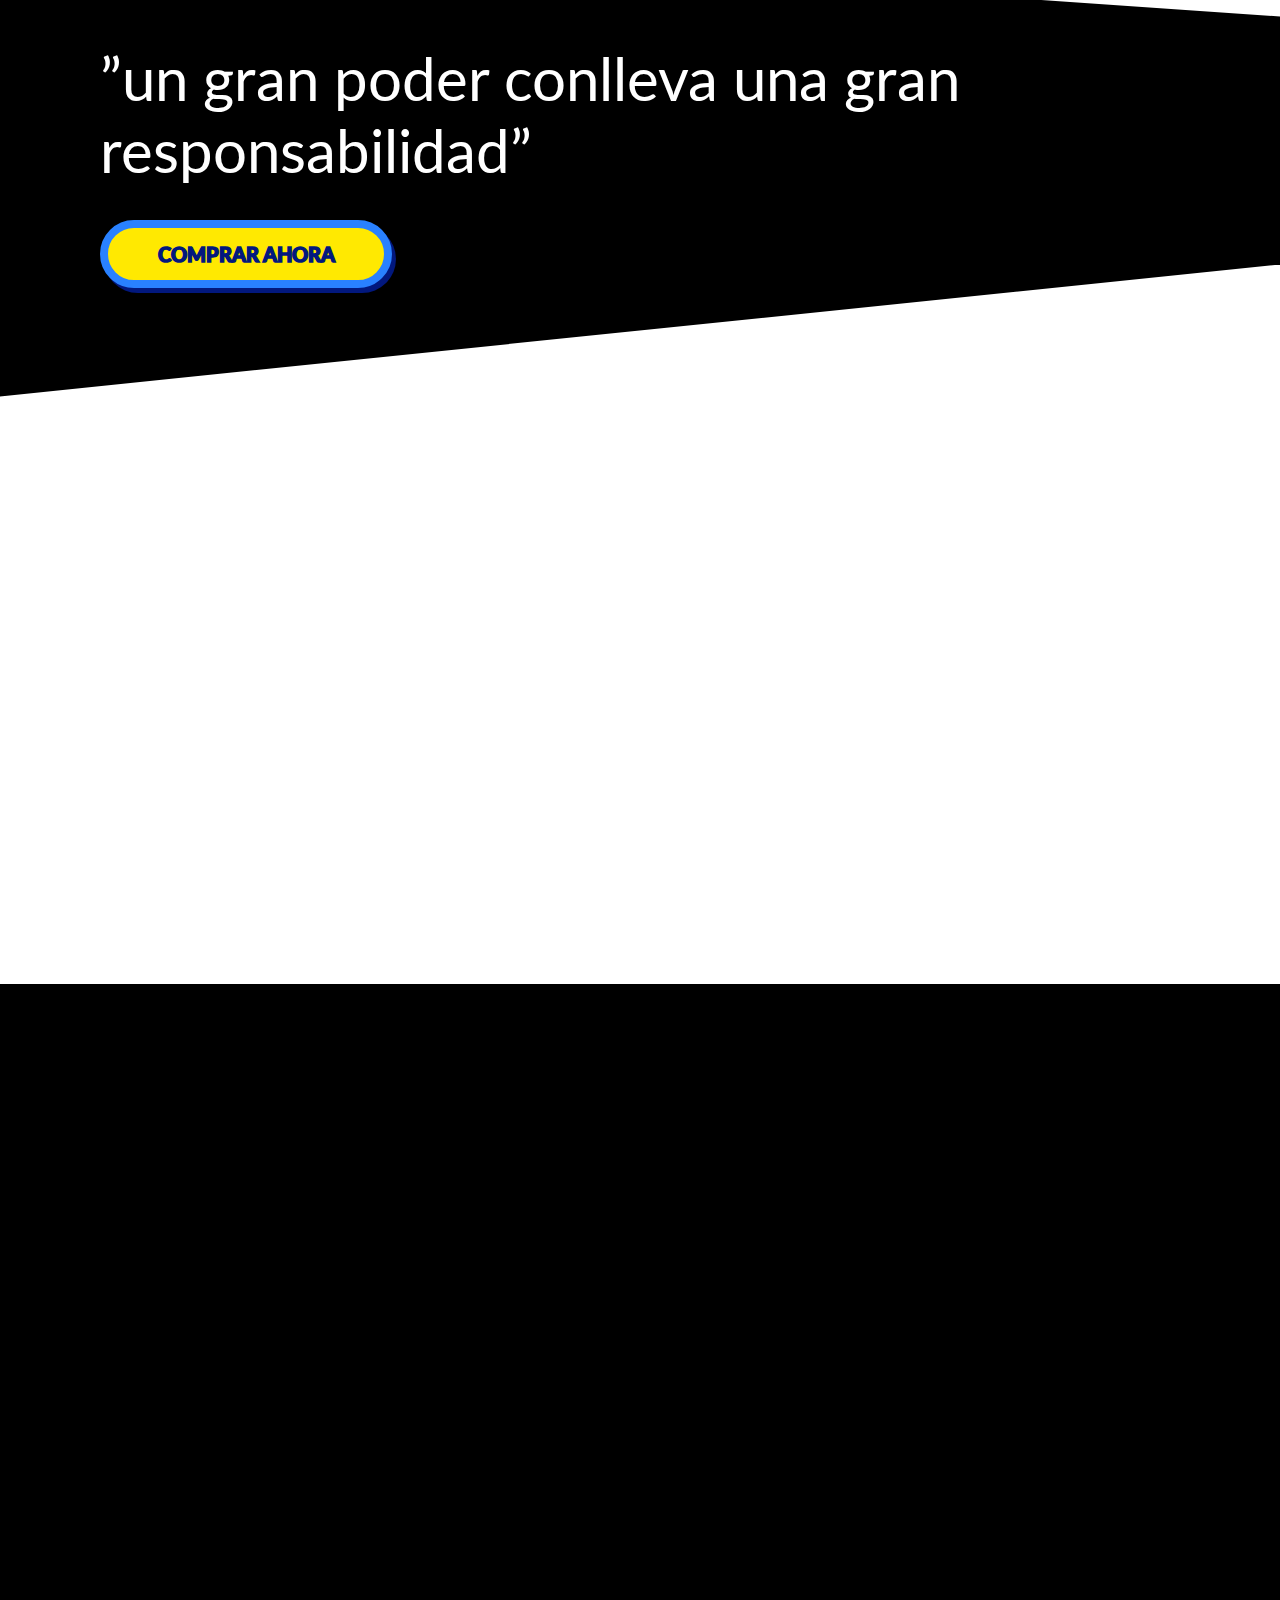
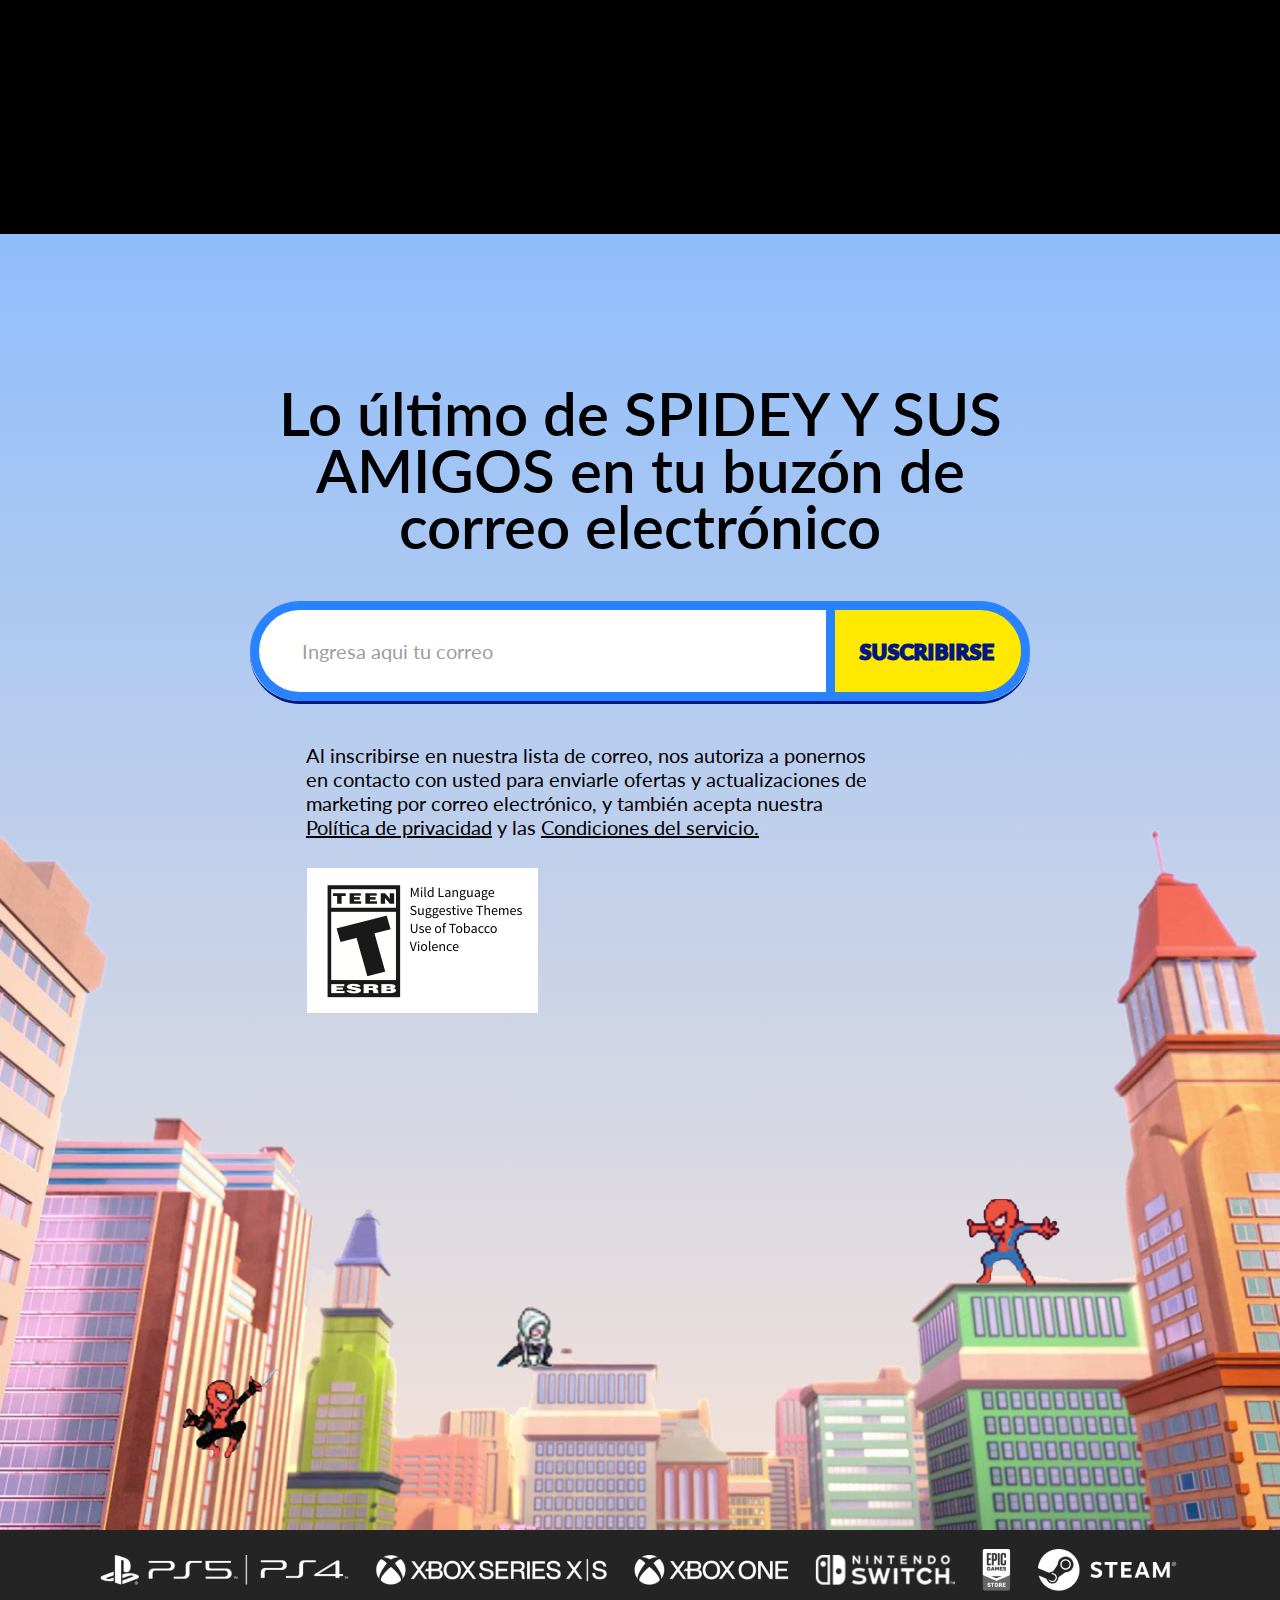
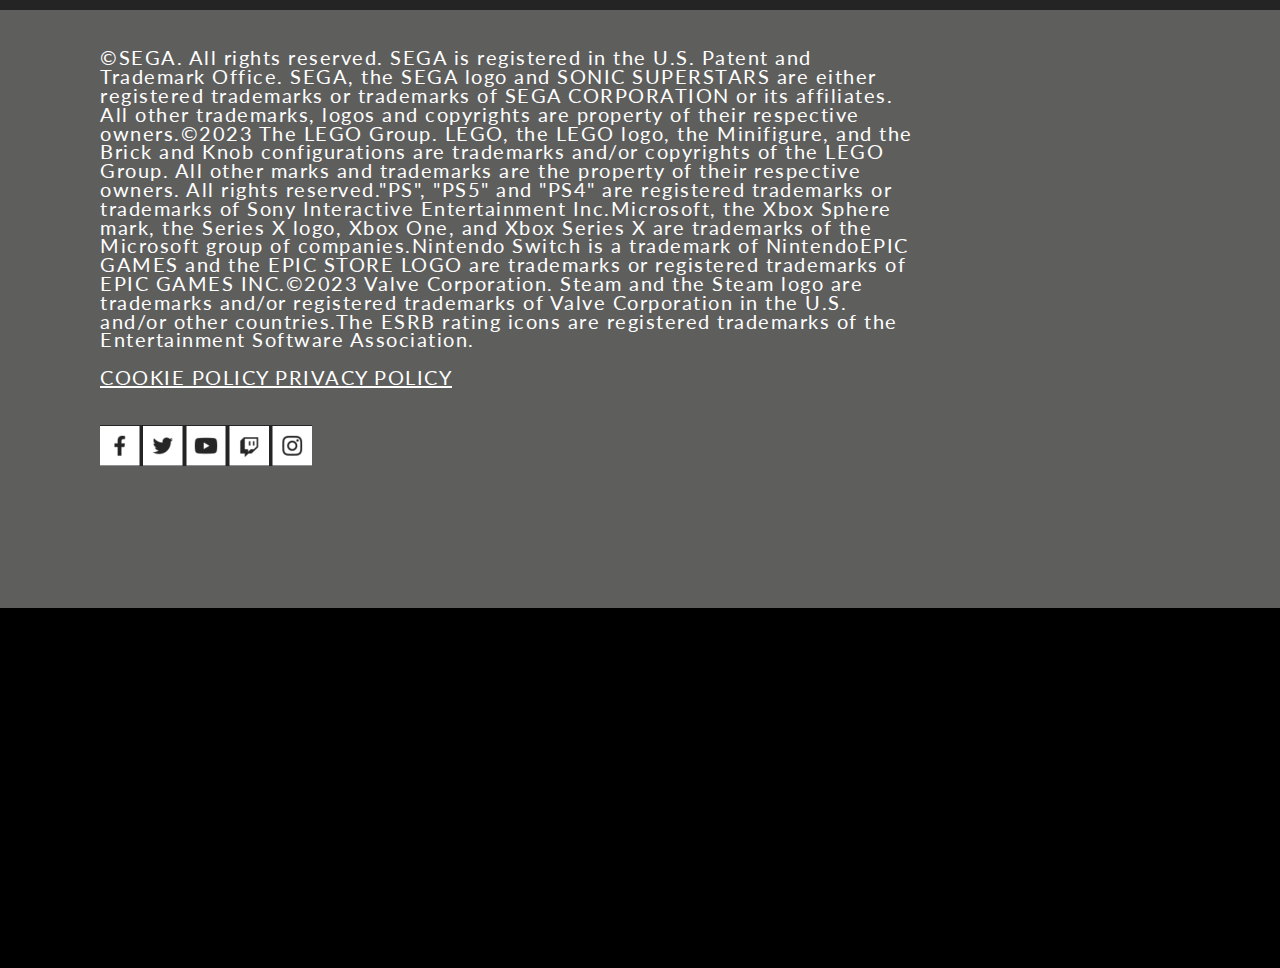
==== commit c78f700e: "Se avanzo more-friends" ====
--- a/TP4/index.html
+++ b/TP4/index.html
@@ -79,15 +79,21 @@
             </div>
         </div>
         <div class="more-friends">
-            <div class="bg-3-spidey">
+            <div class="bg1-more-friends">
+
             </div>
-            <div class="content">
-                <div class="spideys-more-friends">
-                    <div class="spidey-white-more"><img src="./img/more-friends/spidey-white.png" alt=""></div>
-                    <div class="spidey-red-more"><img src="./img/more-friends/spidey-red.png" alt=""></div>
-                    <div class="spidey-black-more"><img src="./img/more-friends/spidey-black.png" alt=""></div>
+            <div class="content container-comprar">
+                <h1 >”un gran poder conlleva una gran responsabilidad”</h1>
+                <button class="btn-comprar">comprar ahora</button>
+            </div>
+            <div class="bg3-more-friends">
+                <div class="content spideys-more">
+                    <img class="spidey-white-more" src="./img/more-friends/spidey-white.png" alt="">
+                    <img class="spidey-red-more" src="./img/more-friends/spidey-red.png" alt="">
+                    <img class="spidey-black-more" src="./img/more-friends/spidey-black.png" alt="">
                 </div>
             </div>
+
         </div>
         <div class="footer">
             <div class="cielo">
--- a/TP4/css/more-friends.css
+++ b/TP4/css/more-friends.css
@@ -0,0 +1,70 @@
+.bg1-more-friends{
+    background: #ffffff;
+    width: 100%;
+    height: 2194.5px;
+    clip-path: polygon(0 0, 100% 123px, 100% 100%, 0 2105.5px);
+}
+
+/* Container comprar */ 
+.container-comprar{
+    height: 248px;
+}
+
+.container-comprar h1{
+    position: absolute;
+    font-size: 60px;
+    color: #ffffff;
+    margin-top: 25px;
+    font-weight: normal;
+}
+
+.container-comprar .btn-comprar{
+    position: absolute;
+    height: 68px;
+    width: 292px;
+    font-size: 20px;
+    margin-top: 203px;
+    margin-left: 0px;
+    margin-bottom: 0px;
+}
+
+/* Ulima seccion (3 PERSONAJES) */
+
+.bg3-more-friends {
+    background: #ffffff;
+    width: 100%;
+    height: 719.86px;
+    display: block;
+    z-index: 2;
+    clip-path: polygon(0 132px, 100% 0, 100% 100%, 0 100%);
+}
+
+.spideys-more{
+    height: 100%;
+    top: 248px;
+}
+
+.spidey-white-more{
+    width: 268px;
+    height: 416.5px;
+    position: absolute; 
+    top: 419.14px; /* 171.14px + 248px del contenedor de arriba */
+    margin-left: 190px;
+}
+
+.spidey-red-more{
+    width: 416.5px;
+    height: 457.5px;
+    position: absolute;
+    top: 428.14px; /* 180.14px + 248px del contenedor de arriba */
+    margin-left: 394px;
+}
+
+.spidey-black-more{
+    width: 313.5px;
+    height: 398.5px;
+    position: absolute;
+    top: 428.14px; /* 180.14px + 248px del contenedor de arriba */
+    margin-left: 777px;
+
+}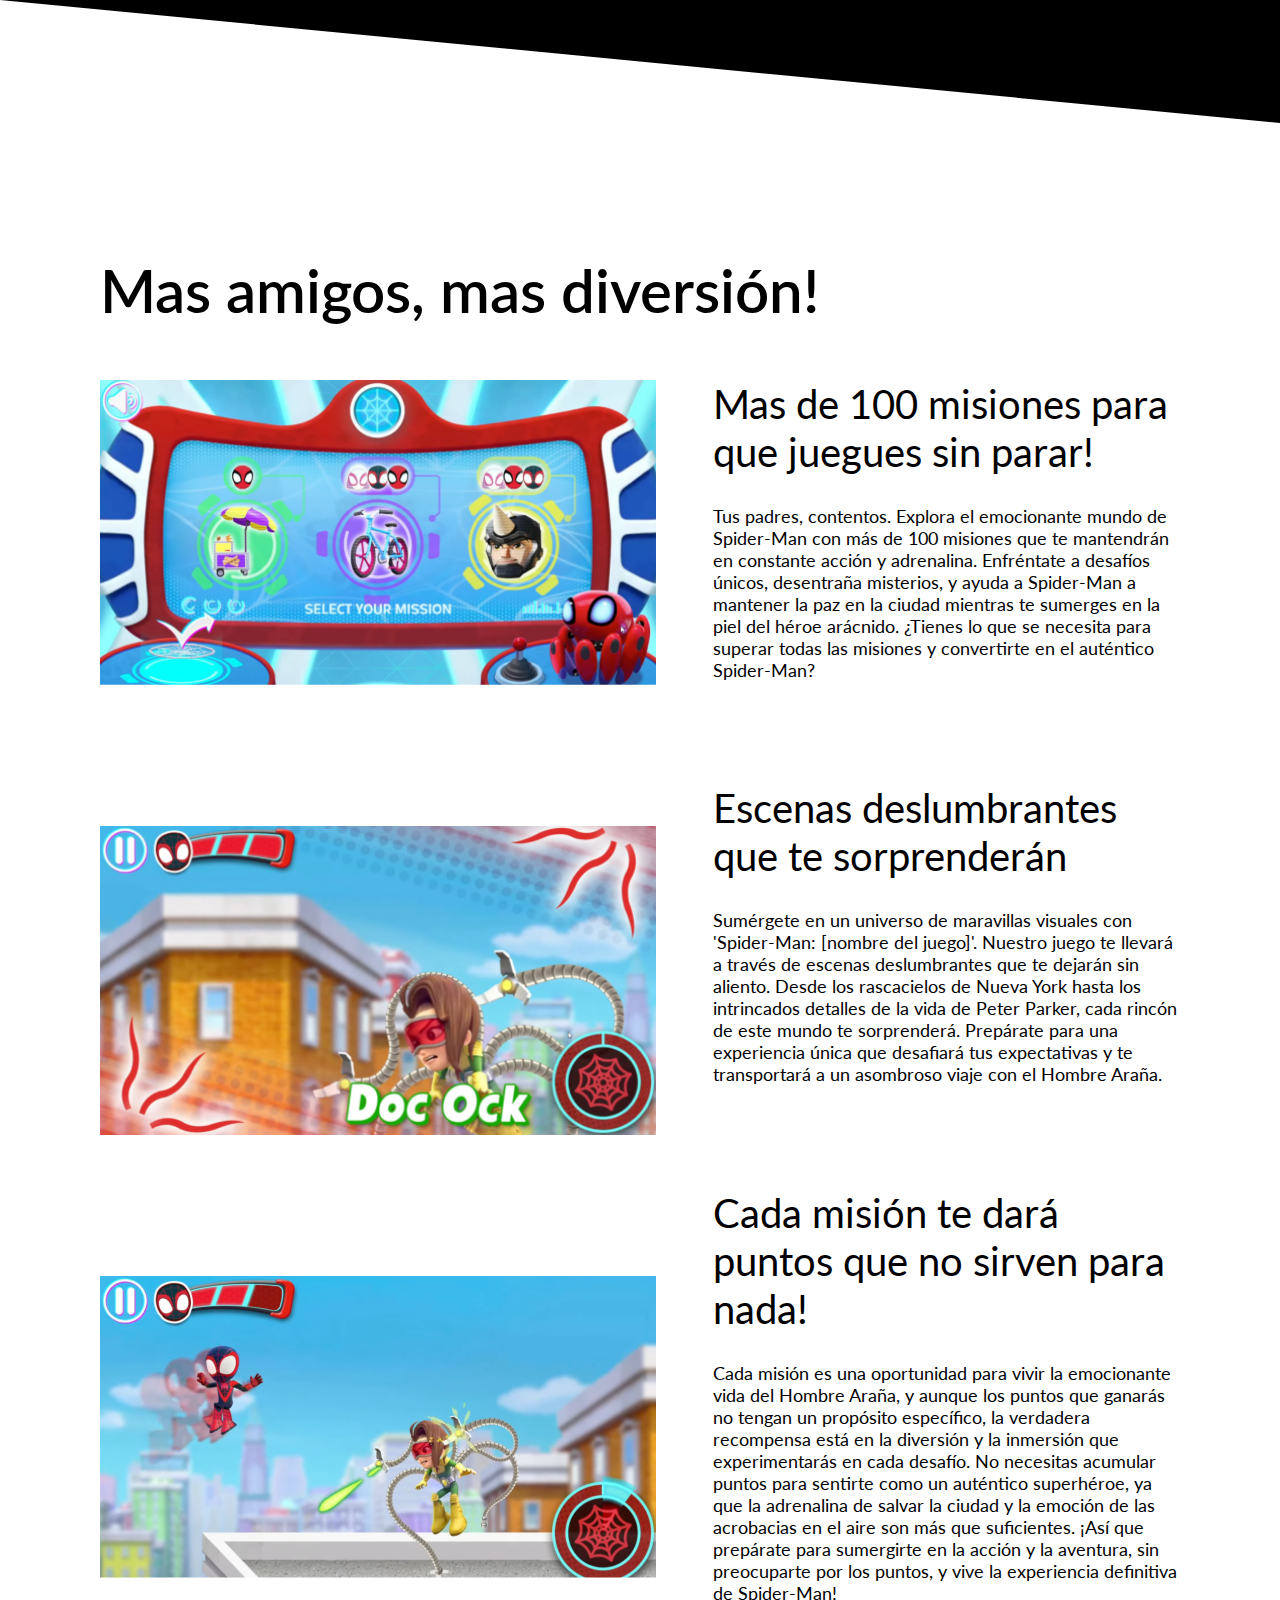
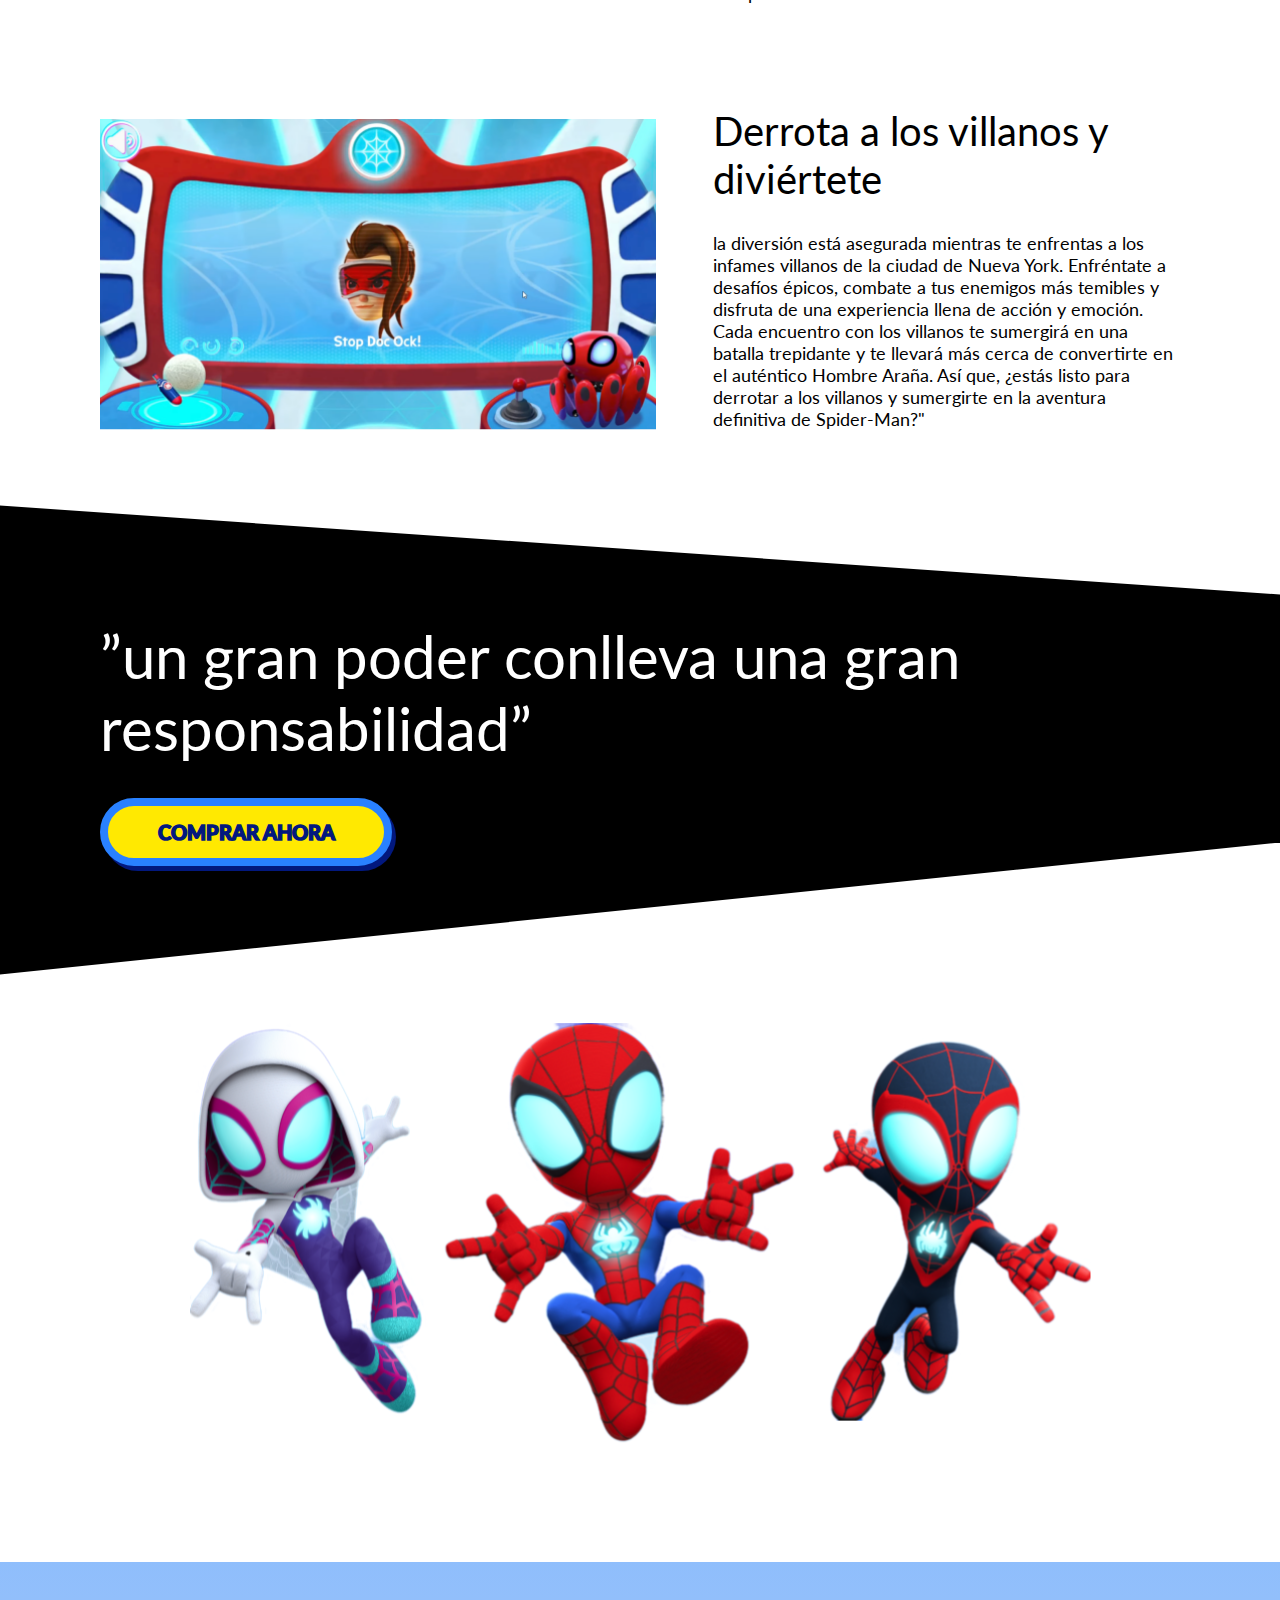
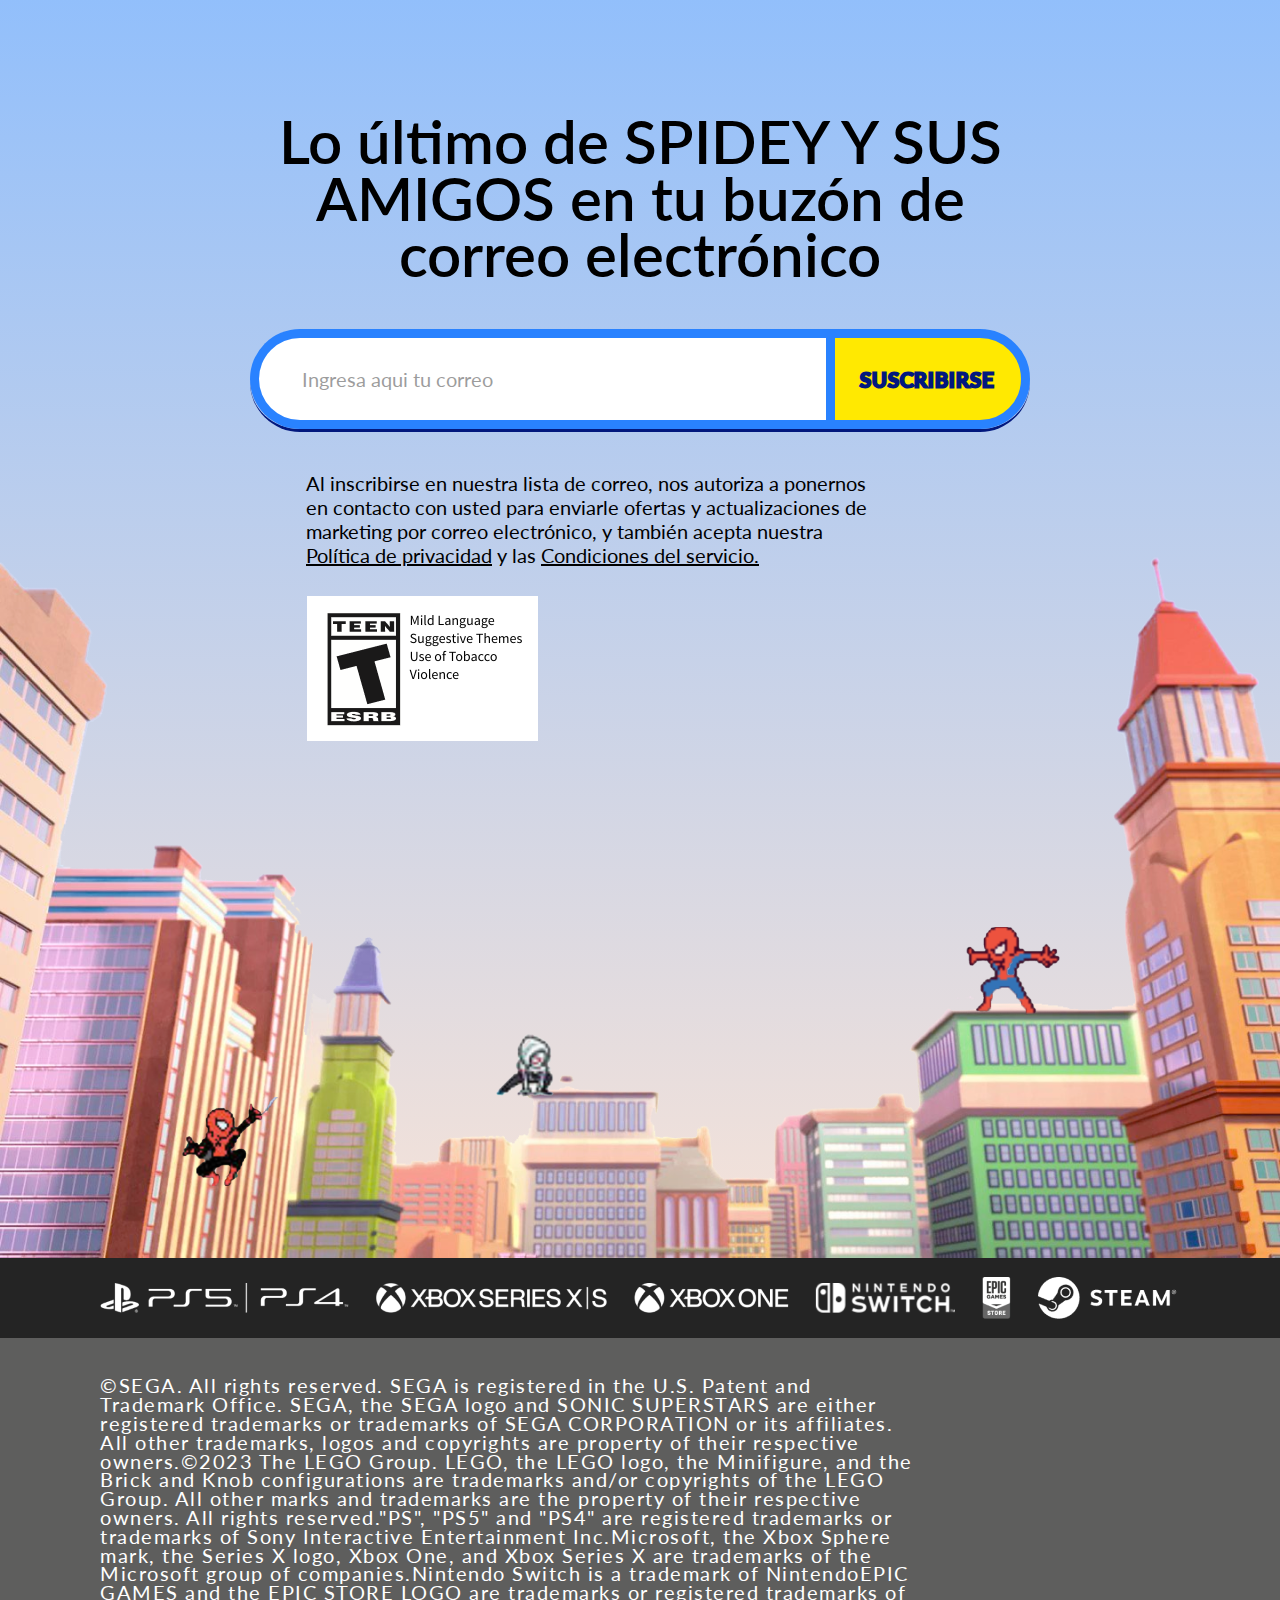
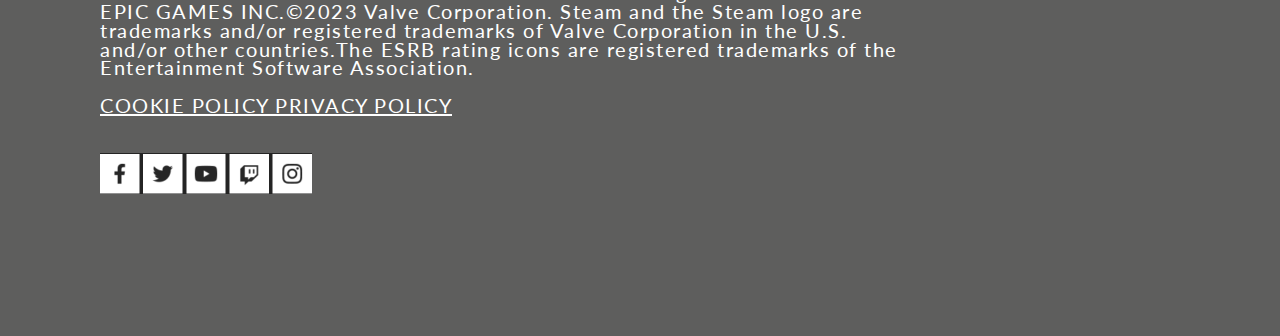
==== commit 2c1d4be2: "finalizado more-friends" ====
--- a/TP4/index.html
+++ b/TP4/index.html
@@ -12,7 +12,7 @@
 </head>
 <body>
     <div class="container">
-        <div class="hero">
+        <!-- <div class="hero">
             <div class="bg-city1">
                 <img src="img/background/bg-1-city-1.png" alt="">
             </div>
@@ -77,10 +77,38 @@
                     </div>
                 </div>
             </div>
-        </div>
+        </div> -->
         <div class="more-friends">
             <div class="bg1-more-friends">
-
+                <div class="content">
+                    <h1>Mas amigos, mas diversión!</h1>
+                    <div class="container-scroll">
+                        <div class="container-img-more">
+                            <img class="" id="more-1" src="./img/more-friends/more-1.png" alt="">
+                            <img class="" id="more-2" src="./img/more-friends/more-2.png" alt="">
+                            <img class="" id="more-3" src="./img/more-friends/more-3.png" alt="">
+                            <img class="" id="more-4" src="./img/more-friends/more-4.png" alt="">
+                        </div>
+                        <div class="container-text-more">
+                            <div>
+                                <h2>Mas de 100 misiones para que juegues sin parar!</h2>
+                                <p>Tus padres, contentos. Explora el emocionante mundo de Spider-Man con más de 100 misiones que te mantendrán en constante acción y adrenalina. Enfréntate a desafíos únicos, desentraña misterios, y ayuda a Spider-Man a mantener la paz en la ciudad mientras te sumerges en la piel del héroe arácnido. ¿Tienes lo que se necesita para superar todas las misiones y convertirte en el auténtico Spider-Man?</p>
+                            </div>
+                            <div>
+                                <h2>Escenas deslumbrantes que te sorprenderán</h2>
+                                <p>Sumérgete en un universo de maravillas visuales con 'Spider-Man: [nombre del juego]'. Nuestro juego te llevará a través de escenas deslumbrantes que te dejarán sin aliento. Desde los rascacielos de Nueva York hasta los intrincados detalles de la vida de Peter Parker, cada rincón de este mundo te sorprenderá. Prepárate para una experiencia única que desafiará tus expectativas y te transportará a un asombroso viaje con el Hombre Araña.</p>
+                            </div>
+                            <div>   
+                                <h2>Cada misión te dará puntos que no sirven para nada! </h2>
+                                <p>Cada misión es una oportunidad para vivir la emocionante vida del Hombre Araña, y aunque los puntos que ganarás no tengan un propósito específico, la verdadera recompensa está en la diversión y la inmersión que experimentarás en cada desafío. No necesitas acumular puntos para sentirte como un auténtico superhéroe, ya que la adrenalina de salvar la ciudad y la emoción de las acrobacias en el aire son más que suficientes. ¡Así que prepárate para sumergirte en la acción y la aventura, sin preocuparte por los puntos, y vive la experiencia definitiva de Spider-Man!</p>
+                            </div>
+                            <div>
+                                <h2>Derrota a los villanos y diviértete</h2>
+                                <p>la diversión está asegurada mientras te enfrentas a los infames villanos de la ciudad de Nueva York. Enfréntate a desafíos épicos, combate a tus enemigos más temibles y disfruta de una experiencia llena de acción y emoción. Cada encuentro con los villanos te sumergirá en una batalla trepidante y te llevará más cerca de convertirte en el auténtico Hombre Araña. Así que, ¿estás listo para derrotar a los villanos y sumergirte en la aventura definitiva de Spider-Man?"</p>
+                            </div>
+                        </div>
+                    </div>
+                </div>
             </div>
             <div class="content container-comprar">
                 <h1 >”un gran poder conlleva una gran responsabilidad”</h1>
--- a/TP4/css/style.css
+++ b/TP4/css/style.css
@@ -7,7 +7,6 @@
 }
 
 .container {
-    height: 8968px;
     width: 100%;
     display: block;
     justify-content: center;
--- a/TP4/css/footer.css
+++ b/TP4/css/footer.css
@@ -13,7 +13,6 @@
 }
 
 .footer .cielo{
-    margin-top: 850px;
     display: flex;
     flex-direction: column;
     align-items: center;
--- a/TP4/css/more-friends.css
+++ b/TP4/css/more-friends.css
@@ -5,7 +5,54 @@
     clip-path: polygon(0 0, 100% 123px, 100% 100%, 0 2105.5px);
 }
 
+/* Container 1 */
+
+.bg1-more-friends h1{
+    position: absolute;
+    font-size: 60px;
+    margin-top: 254px;
+    font-weight: 600;
+}
+
+.container-scroll{
+    display: flex;
+    justify-content: space-between;
+    position: absolute;
+    height: 1650px;
+    width: 1080px;
+    margin-top: 380px;
+}
+
+.container-scroll .container-img-more{
+    display: flex;
+    flex-direction: column;
+    justify-content: space-between;
+    height: 100%;
+    width: 556px;
+}
+
+.container-scroll .container-text-more{
+    display: flex;
+    flex-direction: column;
+    justify-content: space-between;
+    height: 100%;
+    width: 467px;
+}
+
+.container-scroll .container-text-more h2{
+    font-size: 40px;
+    font-weight: 400;
+}
+
+.container-scroll .container-text-more p{
+    font-size: 18px;
+    margin-top: 29px;
+
+}
+
+
 /* Container comprar */ 
+
 .container-comprar{
     height: 248px;
 }
@@ -48,23 +95,23 @@
     width: 268px;
     height: 416.5px;
     position: absolute; 
-    top: 419.14px; /* 171.14px + 248px del contenedor de arriba */
-    margin-left: 190px;
+    margin-top: 171.14px;
+    margin-left: 90px;
 }
 
 .spidey-red-more{
     width: 416.5px;
     height: 457.5px;
     position: absolute;
-    top: 428.14px; /* 180.14px + 248px del contenedor de arriba */
-    margin-left: 394px;
+    margin-top: 180.14px;
+    margin-left: 294px;
 }
 
 .spidey-black-more{
     width: 313.5px;
     height: 398.5px;
     position: absolute;
-    top: 428.14px; /* 180.14px + 248px del contenedor de arriba */
-    margin-left: 777px;
+    margin-top: 180.14px;
+    margin-left: 677px;
 
 }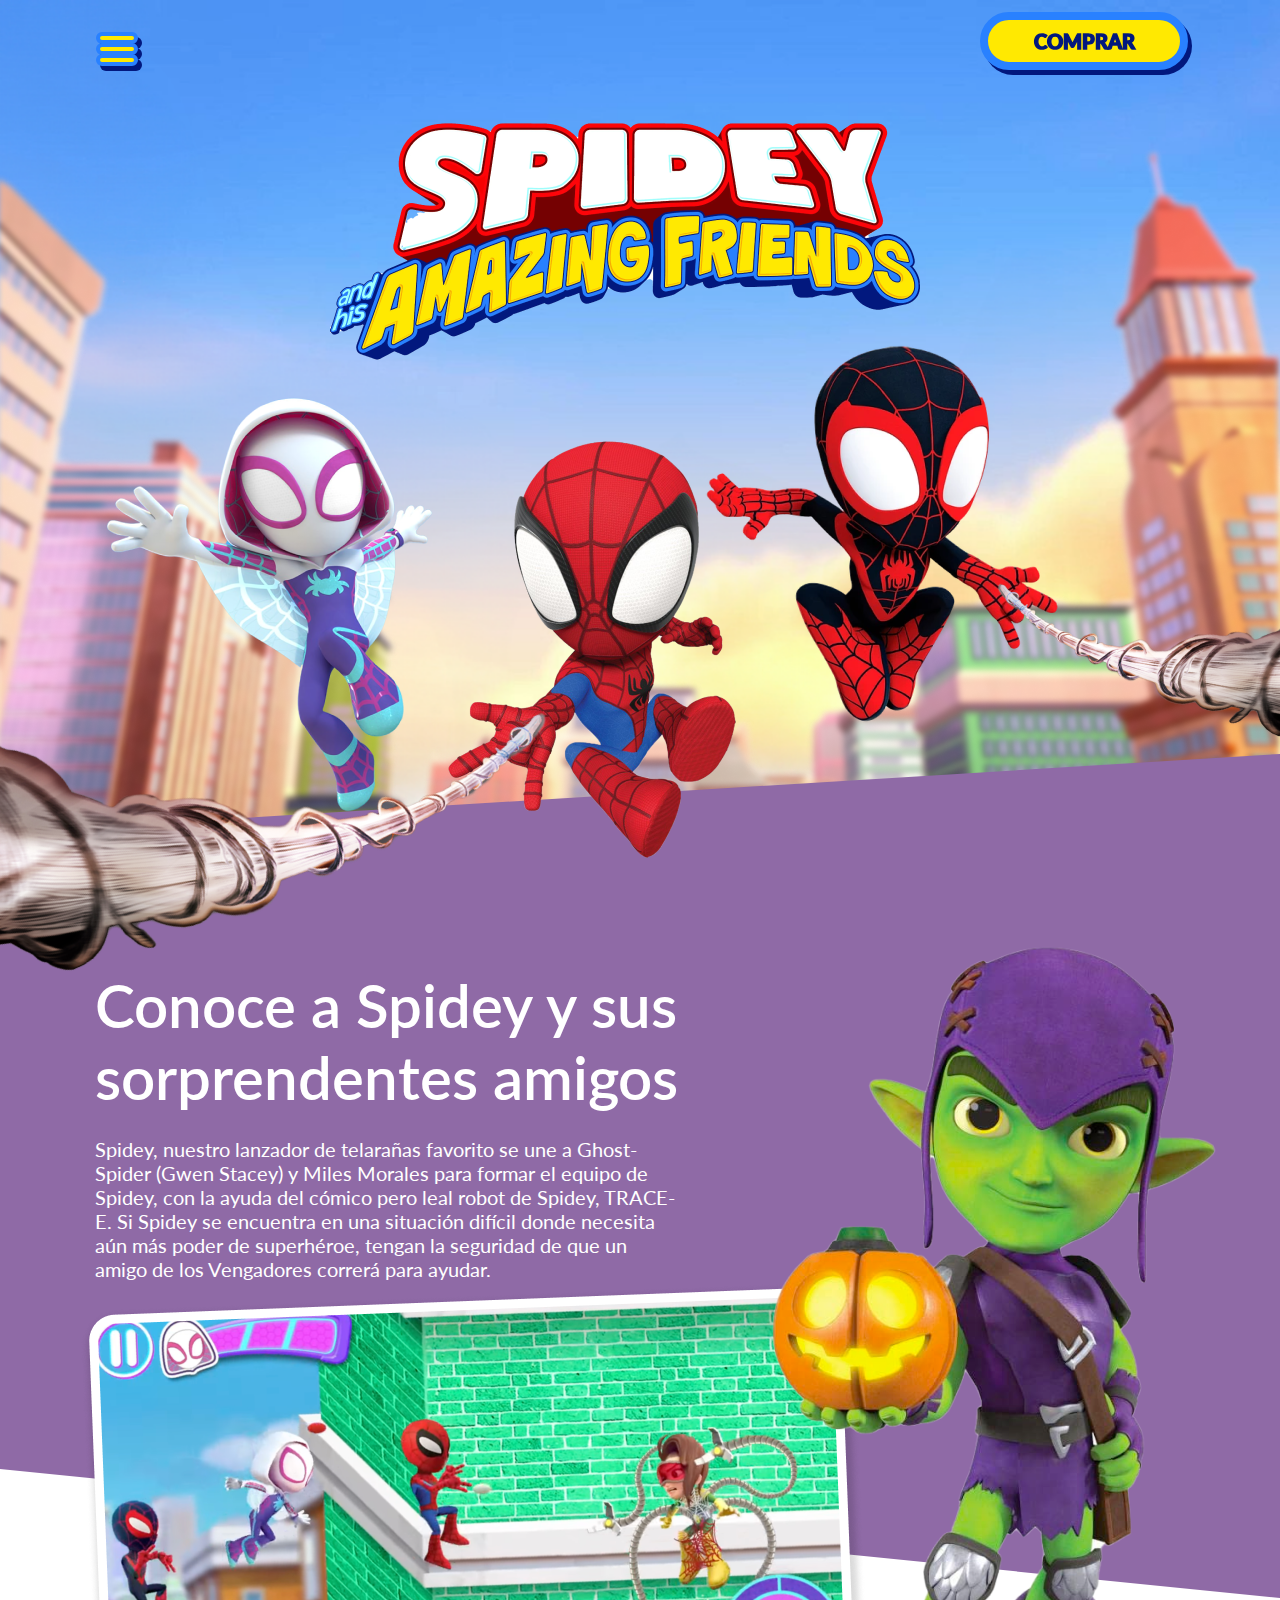
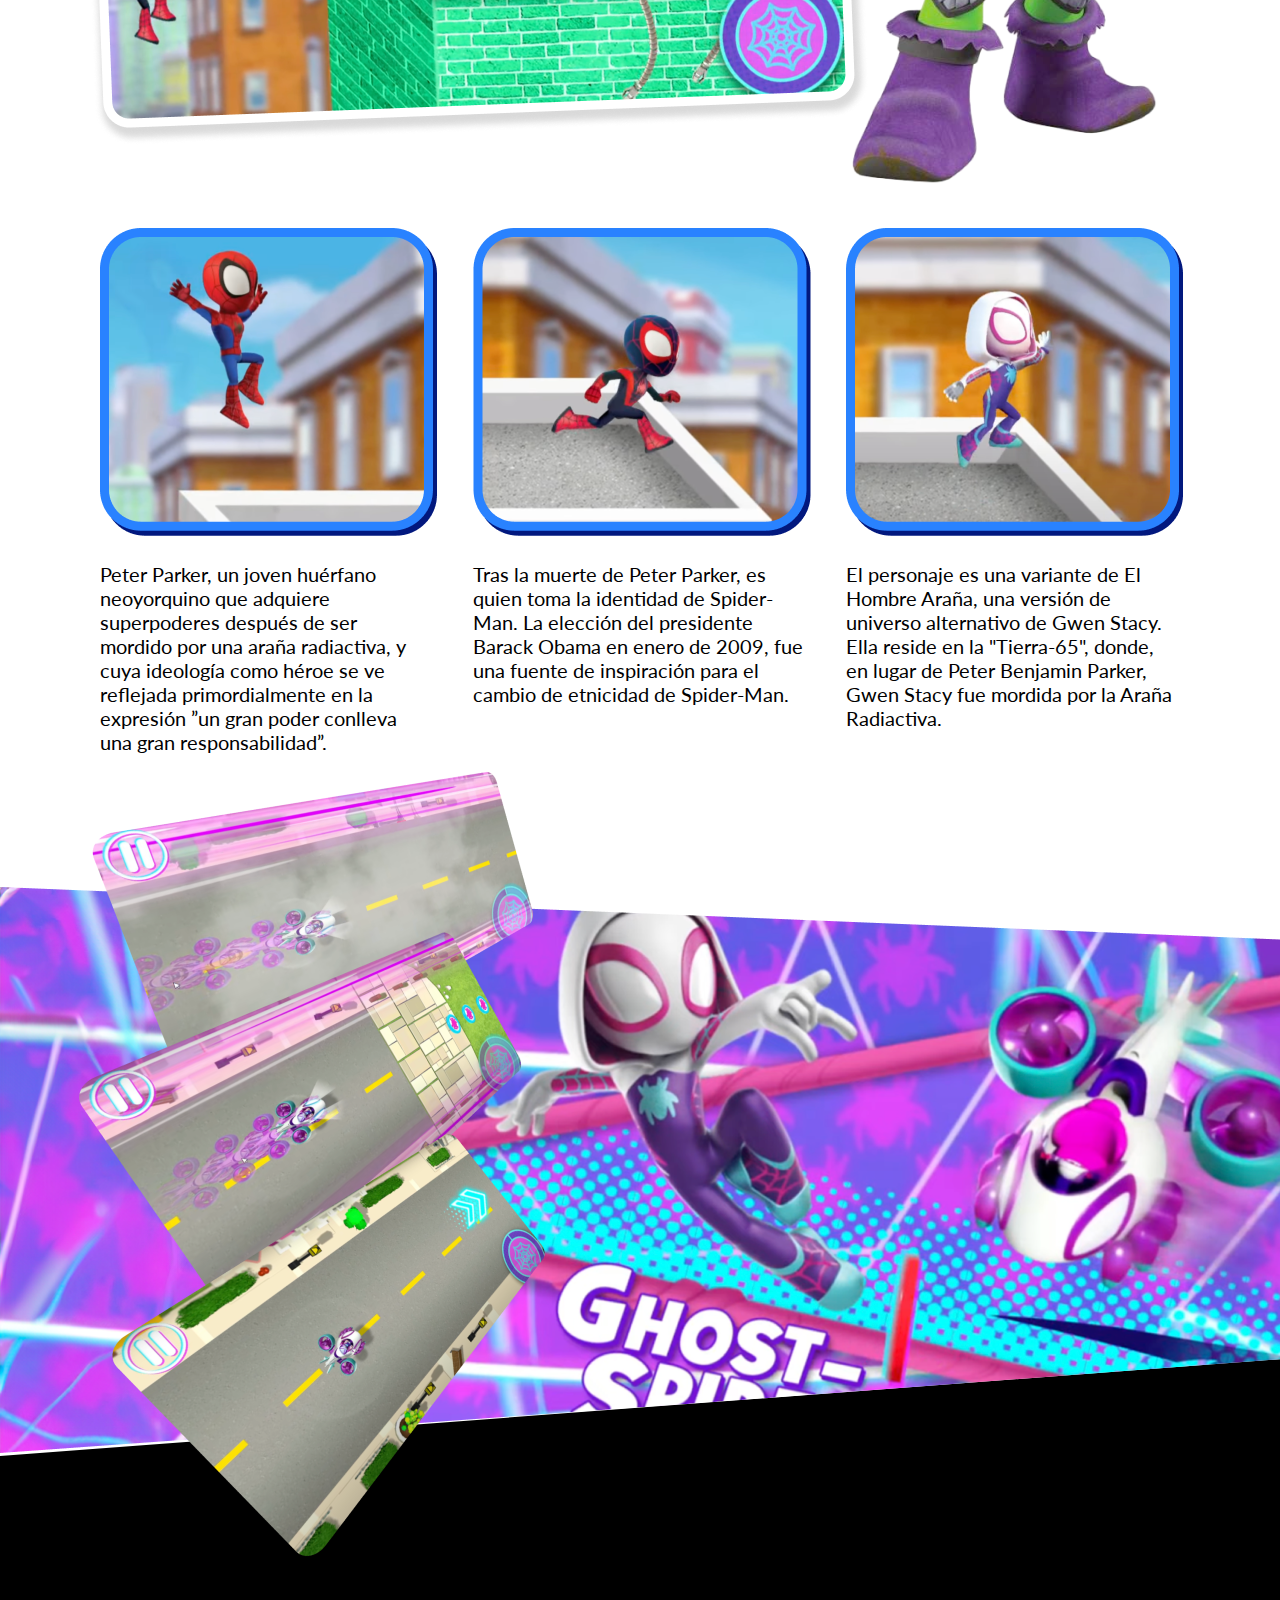
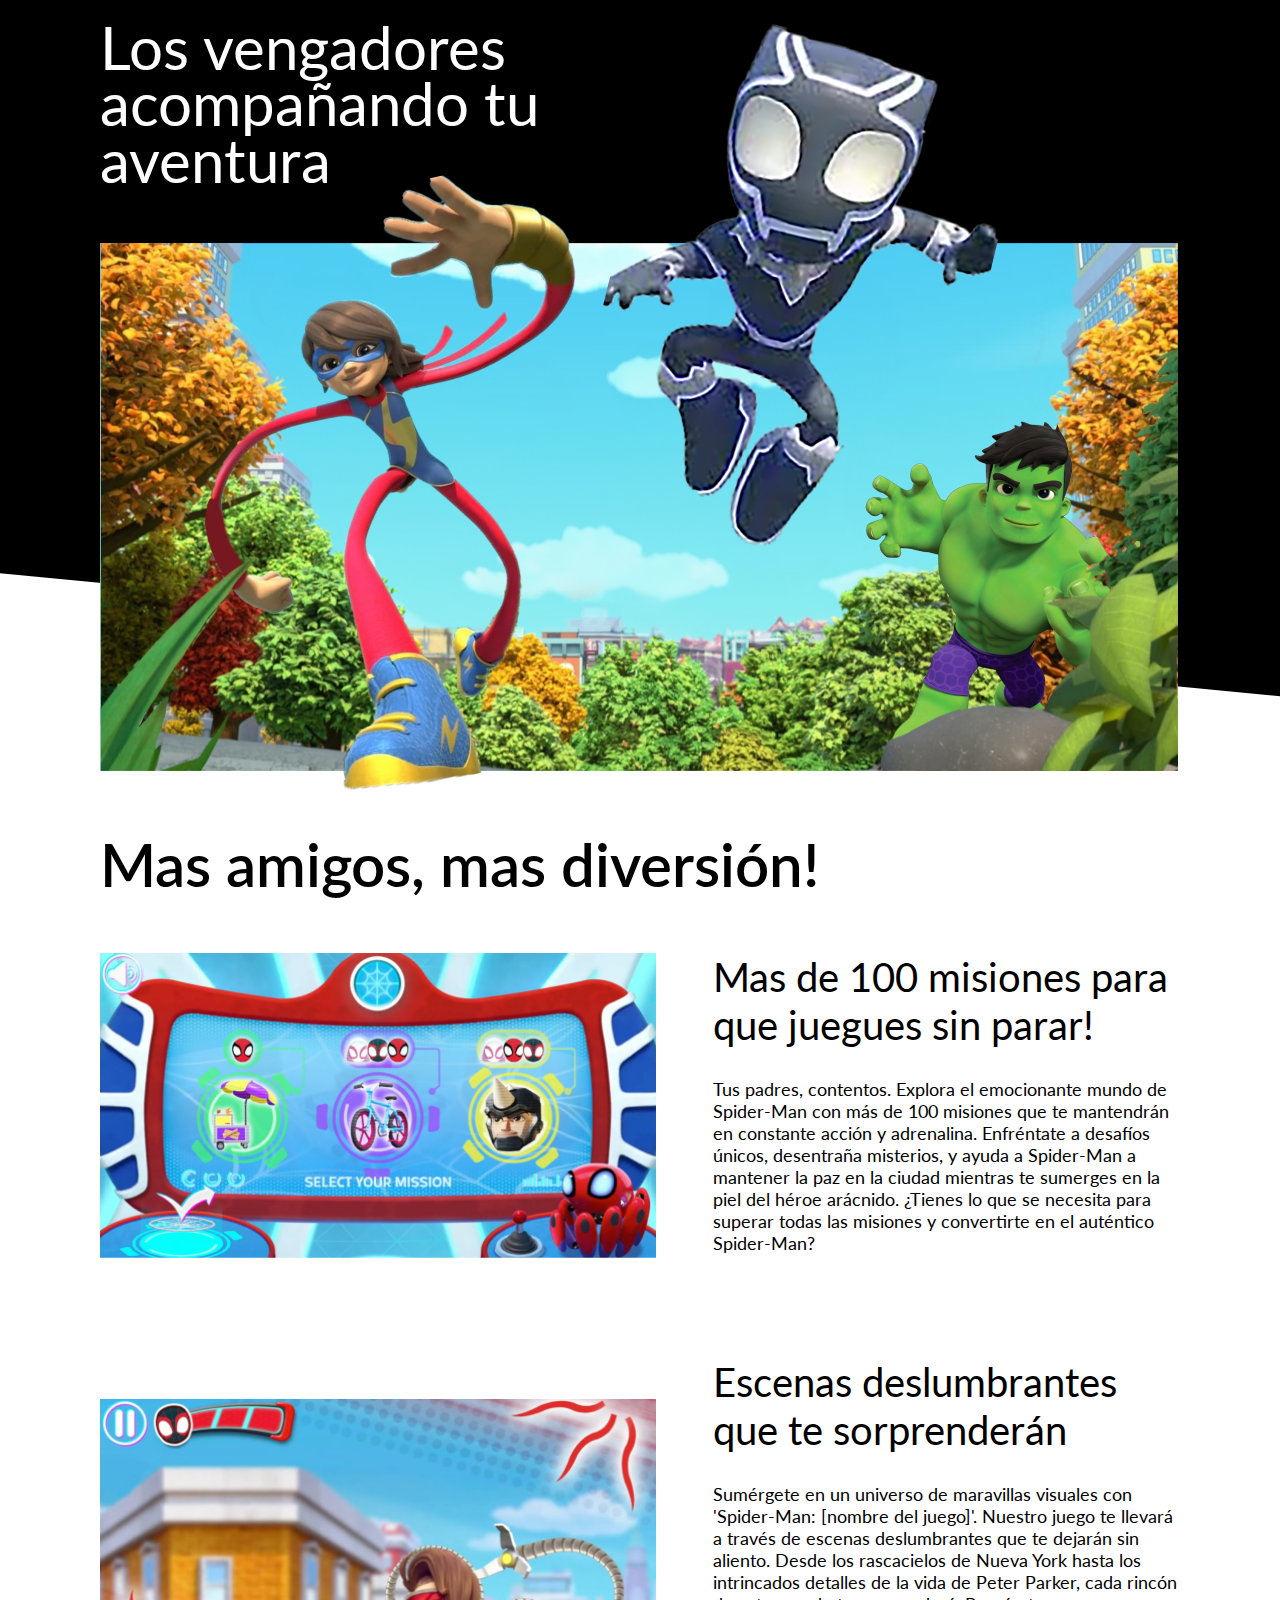
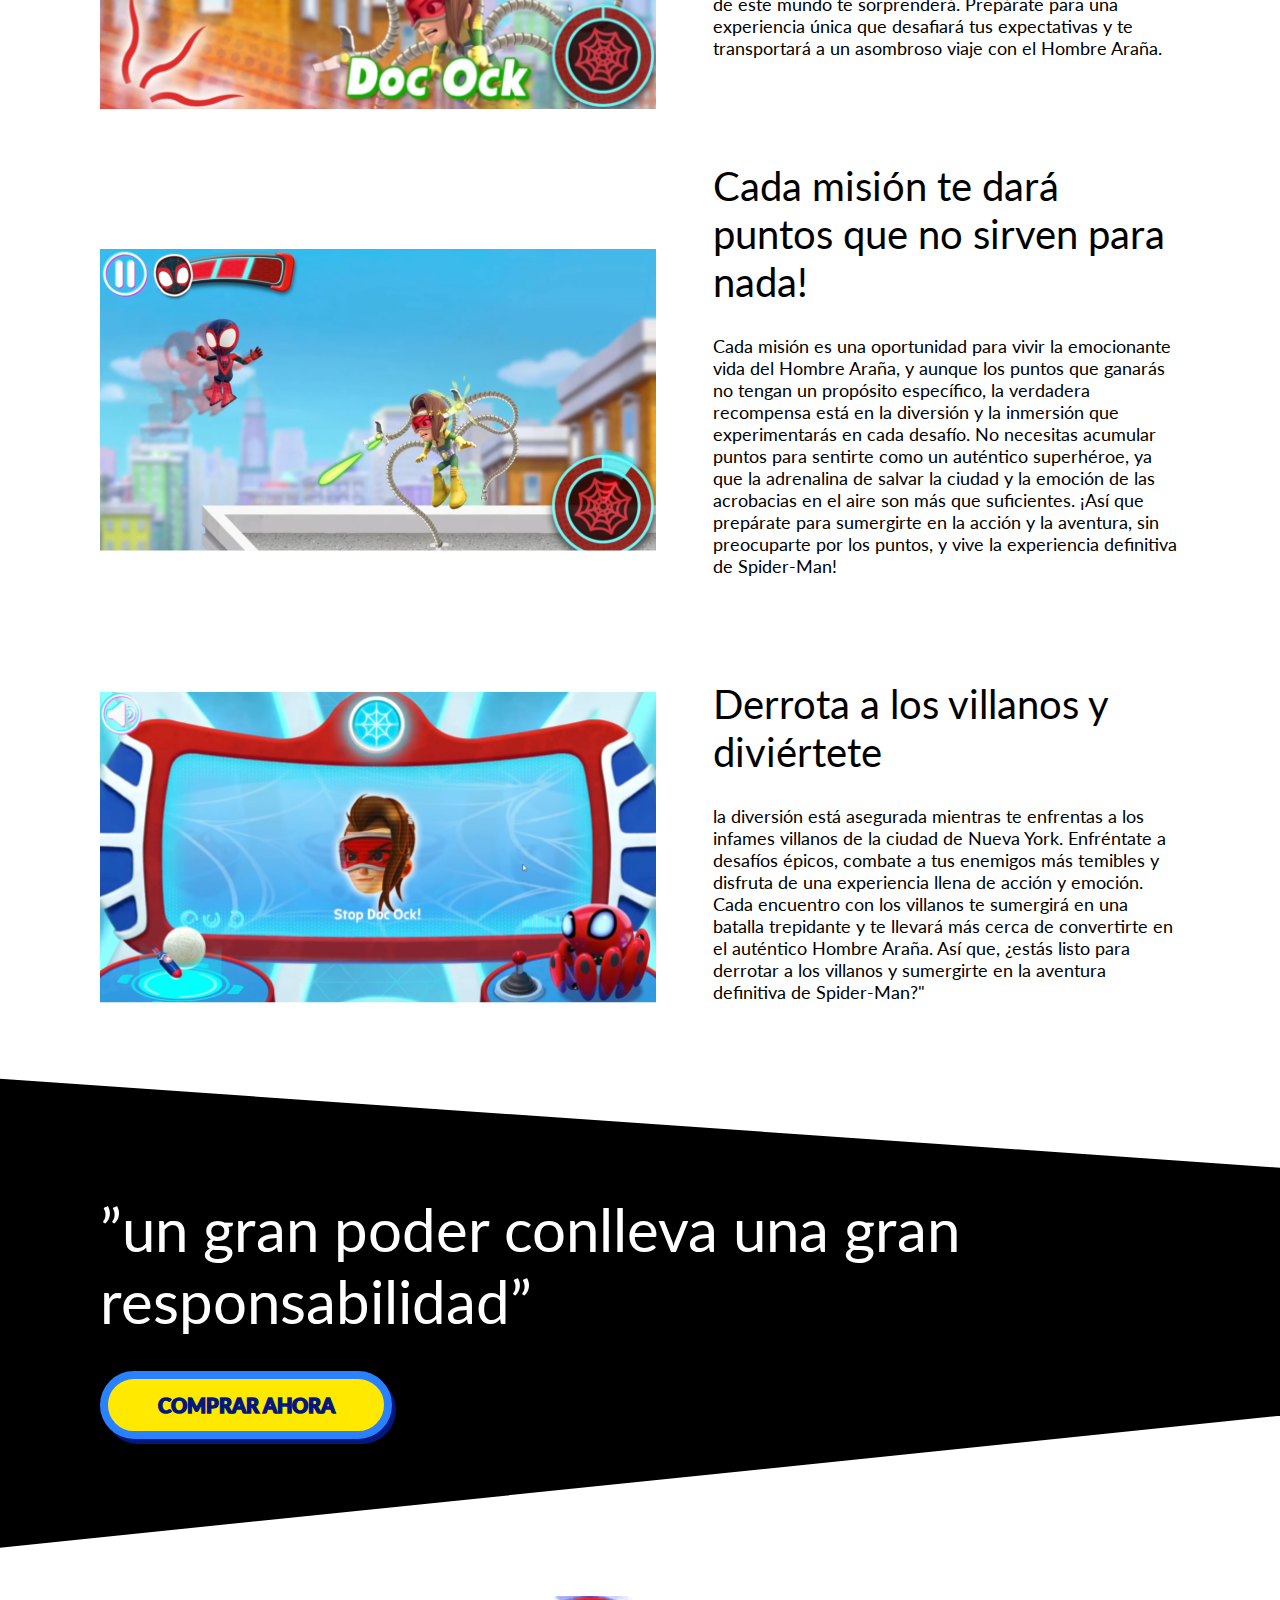
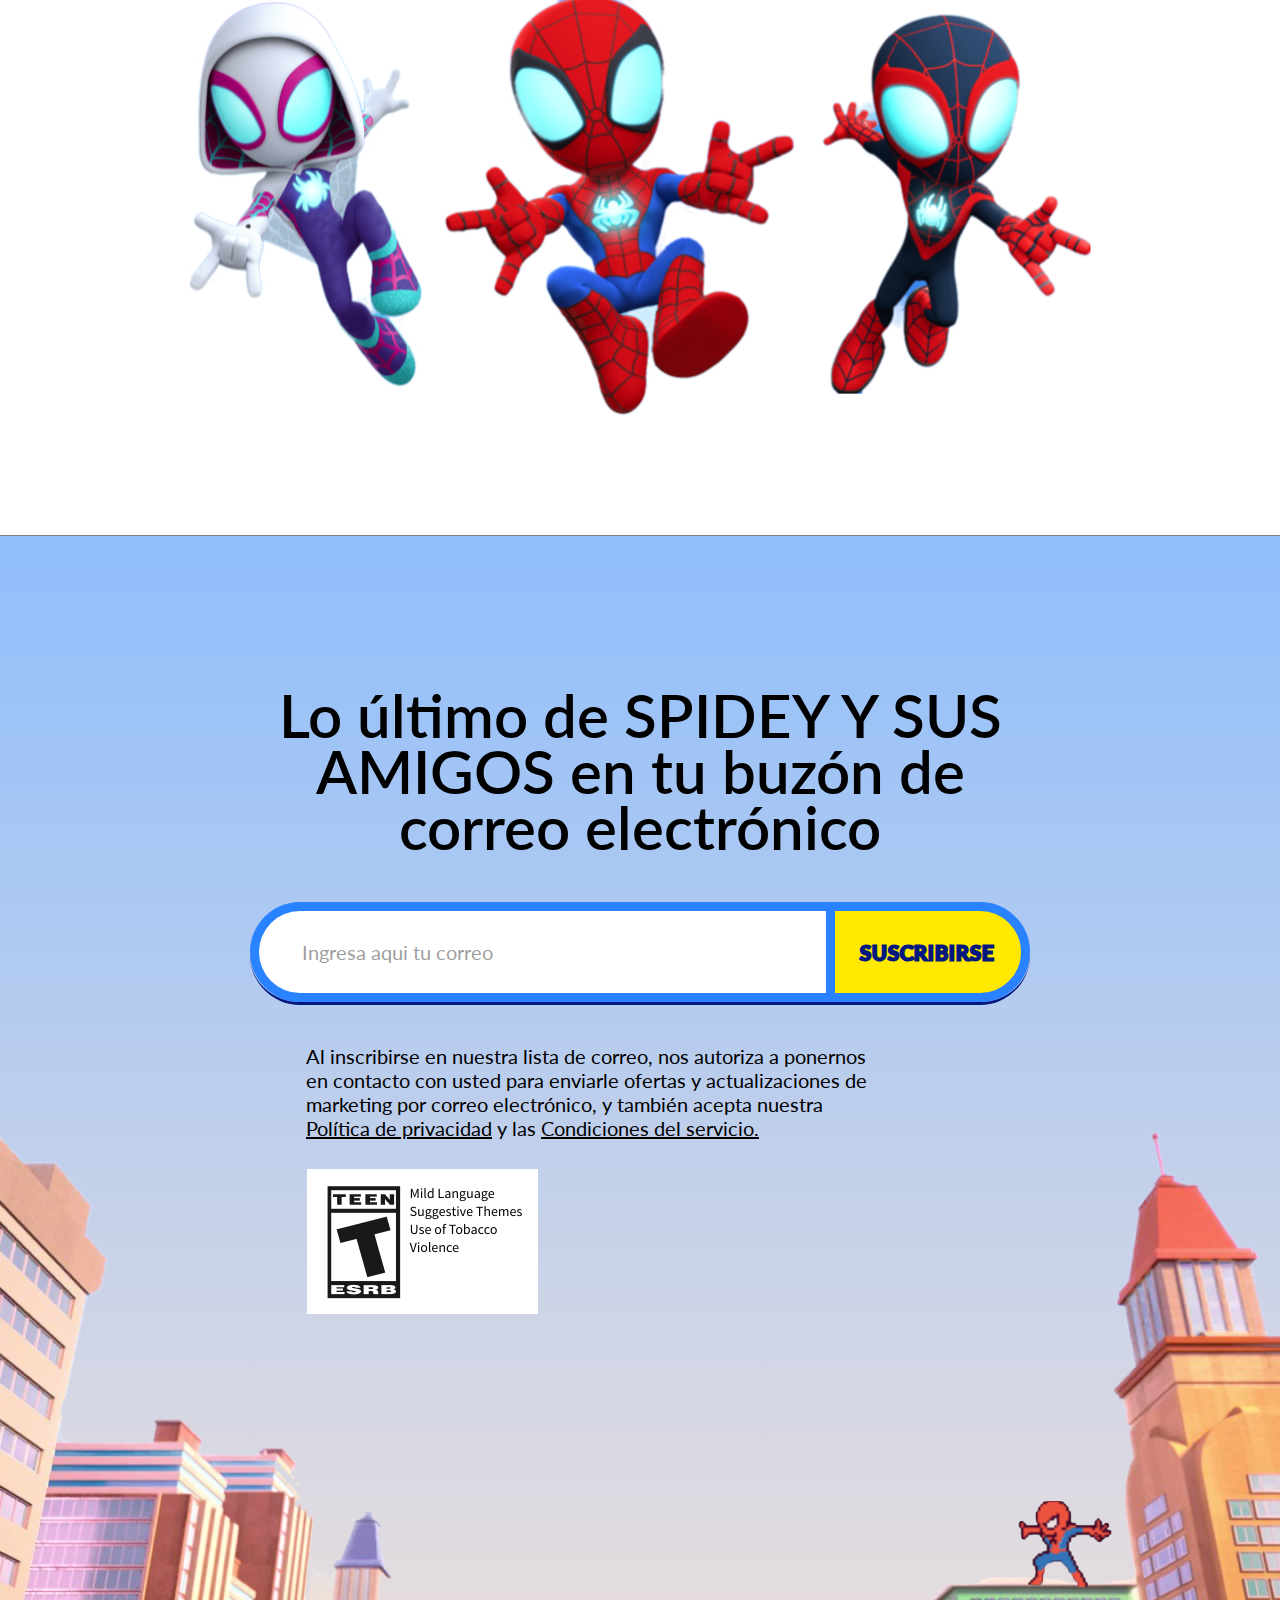
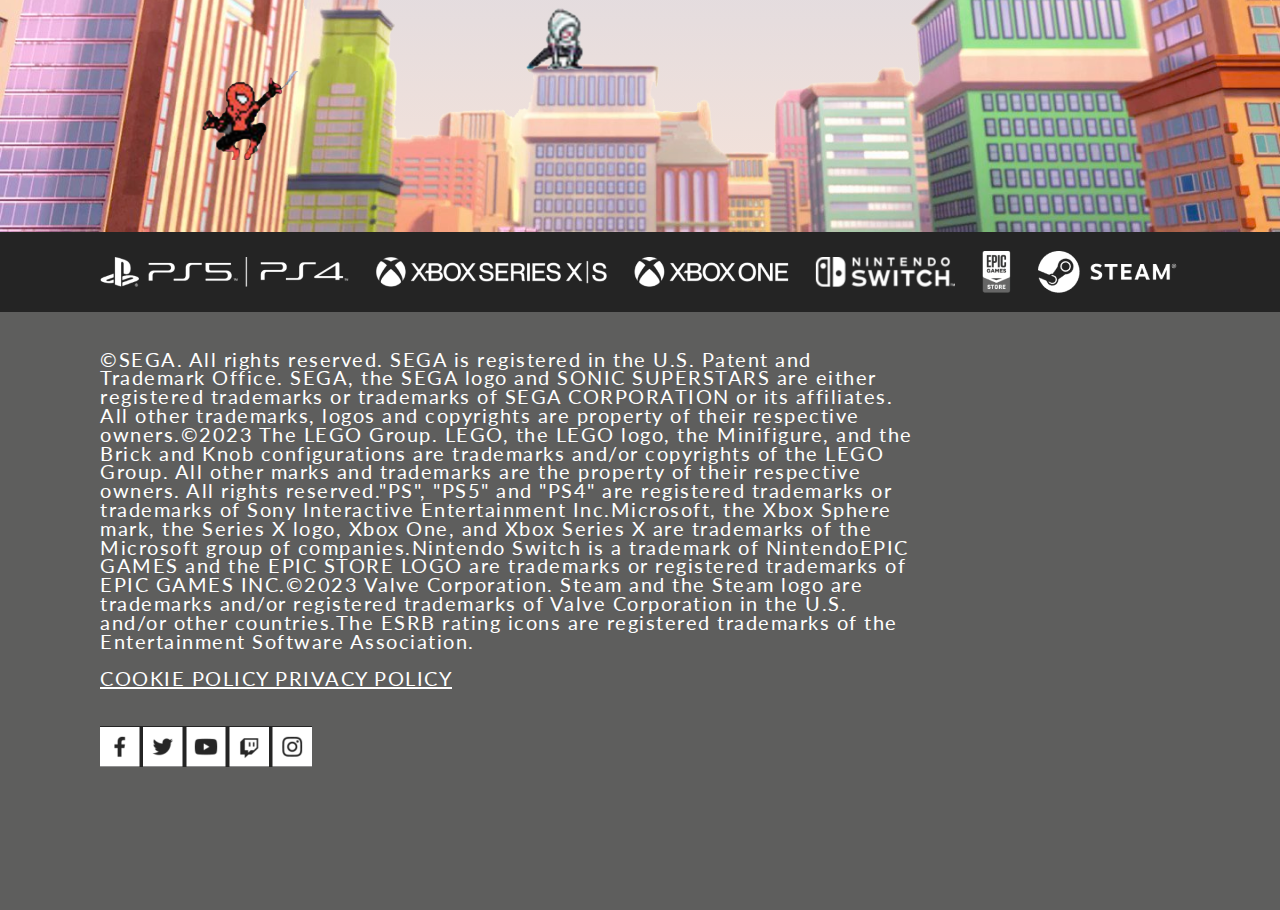
==== commit d7eda48c: "merge completo" ====
--- a/TP4/index.html
+++ b/TP4/index.html
@@ -9,10 +9,11 @@
     <link rel="stylesheet" href="css/hero.css">
     <link rel="stylesheet" href="css/friends.css">
     <link rel="stylesheet" href="css/more-friends.css">
+    <link rel="stylesheet" href="css/avengers.css">
 </head>
 <body>
     <div class="container">
-        <!-- <div class="hero">
+        <div class="hero">
             <div class="bg-city1">
                 <img src="img/background/bg-1-city-1.png" alt="">
             </div>
@@ -77,7 +78,25 @@
                     </div>
                 </div>
             </div>
-        </div> -->
+        </div>
+        <div class="bg-spidey">
+            <img id="bg-spidey" src="./img/vengadores/bg-spidey.png" alt="">
+        </div>
+        <div class="content">
+            <img id="card-1" src="./img/vengadores/card-1.png" alt="">
+            <img id="card-2" src="./img/vengadores/card-2.png" alt="">
+            <img id="card-3" src="./img/vengadores/card-3.png" alt="">
+        </div>
+        <div class="avengers content">
+            <h1>Los vengadores acompañando tu aventura</h1> 
+            <div class="bg-avengers bg-1-avengers"></div>
+            <div class="bg-avengers bg-2-avengers">
+                <img id="hulk" src="./img/vengadores/hulk.png" alt="">  
+                <img id="elastic" src="./img/vengadores/elastic.png" alt="">
+                <img id="vengador" src="./img/vengadores/vengador.png" alt="">
+            </div>
+            <div class="bg-avengers bg-3-avengers"></div>
+        </div>
         <div class="more-friends">
             <div class="bg1-more-friends">
                 <div class="content">
@@ -124,6 +143,7 @@
 
         </div>
         <div class="footer">
+            <div class="layer1-footer"><img src="./img/footer/layer1-footer.png" alt=""></div>
             <div class="cielo">
                 <div class="content subscribite">
                     <h1 class="titulo">Lo último de SPIDEY Y SUS AMIGOS en tu buzón de correo electrónico</h1>
@@ -139,7 +159,6 @@
                 <div class="spidey-negro-footer"><img src="./img/footer/spidey-negro.png" alt=""></div>
                 <div class="spidey-blanco-footer"><img src="./img/footer/spidey-blanco.png" alt=""></div>
                 <div class="spidey-rojo-footer"><img src="./img/footer/spidey-rojo.png" alt=""></div>
-                <div class="layer1-footer"></div>
             </div>
             <div class="plataformas">
                 <div class="content consolas" ></div>
--- a/TP4/css/footer.css
+++ b/TP4/css/footer.css
@@ -106,7 +106,7 @@
 .spidey-negro-footer{
     position: absolute;
     margin-top: 1135px;
-    margin-right: 820px;
+    margin-right: 780px;
     width: 97px;
     height: 89px;
     z-index: 1;
@@ -115,7 +115,7 @@
 .spidey-rojo-footer{
     position: absolute;
     margin-top: 965px;
-    margin-left: 745px;
+    margin-left: 850px;
     width: 94px;
     height: 88px;
     z-index: 1;
@@ -124,15 +124,13 @@
 .spidey-blanco-footer{
     position: absolute;
     margin-top: 1071px;
-    margin-right: 230px;
+    margin-right: 170px;
     width: 58px;
     height: 64px;
     z-index: 1;
 }
 
-.layer1-footer{
-    background-image: url("../img/footer/layer1-footer.png");
-    background-repeat: no-repeat;
+.layer1-footer img{
     position: absolute;
     width: 100%;
     height: 720px;
--- a/TP4/css/friends.css
+++ b/TP4/css/friends.css
@@ -3,7 +3,7 @@
 /* --------------- SECTION FRIENDS --------------- */
 .section-friends {
     margin-top: -31px;
-    height: 1785px; /* esto no va (estaba en 1085)*/
+    height: 1650px; /* esto no va (estaba en 1085)*/
     width: 100%;
     display: flex;
     justify-content: center;
--- a/TP4/css/more-friends.css
+++ b/TP4/css/more-friends.css
@@ -10,7 +10,7 @@
 .bg1-more-friends h1{
     position: absolute;
     font-size: 60px;
-    margin-top: 254px;
+    margin-top: 254.5px;
     font-weight: 600;
 }
 
--- a/TP4/css/avengers.css
+++ b/TP4/css/avengers.css
@@ -0,0 +1,84 @@
+.bg-spidey{
+    background-color: #ffffff;
+    clip-path: polygon(0 0, 100% 0, 100% 83%, 0% 100%);
+}
+
+#bg-spidey{
+    width: 100%;
+}
+
+#card-1{
+    position: absolute;
+    margin-top: -750px;
+    margin-left: -49px;
+    z-index: 20;    
+}
+
+#card-2{
+    position: absolute;
+    margin-top: -610px;
+    margin-left: -65px;
+    z-index: 20;
+} 
+
+#card-3{
+    position: absolute;
+    margin-top: -420px;
+    margin-left: -33px;
+    z-index: 20;
+}
+
+.avengers{
+    margin-bottom: 385px;
+}
+.avengers h1{
+    font-size: 60px;
+    color: #ffffff;
+    width: 667px;
+    font-weight: 400;
+    line-height: 94.5%;
+    margin-bottom: 55.11px;
+    margin-top: 163px;
+}
+
+.bg-avengers{
+    background-repeat: no-repeat;
+    width: 1080px;
+    height: 527.63px;
+}
+
+.bg-1-avengers{
+    background-image: url("../img/vengadores/bg-1.png");
+    position: absolute;
+    z-index: 1;
+}
+
+.bg-2-avengers{
+    background-image: url("../img/vengadores/bg-2.png");
+    position: absolute;
+    z-index: 2;
+}
+.bg-3-avengers{
+    background-image: url("../img/vengadores/bg-3.png");
+    position: absolute;
+    z-index: 3;
+} 
+
+#elastic{
+    position: absolute;
+    margin-left: 26.4px;
+    margin-top: -95.11px;
+}
+
+#vengador{
+    position: absolute;
+    margin-left: 450px;
+    margin-top: -255.11px;
+}
+
+#hulk{
+    position: absolute;
+    margin-left: 670px;
+    margin-top: 105.89px;
+}
+
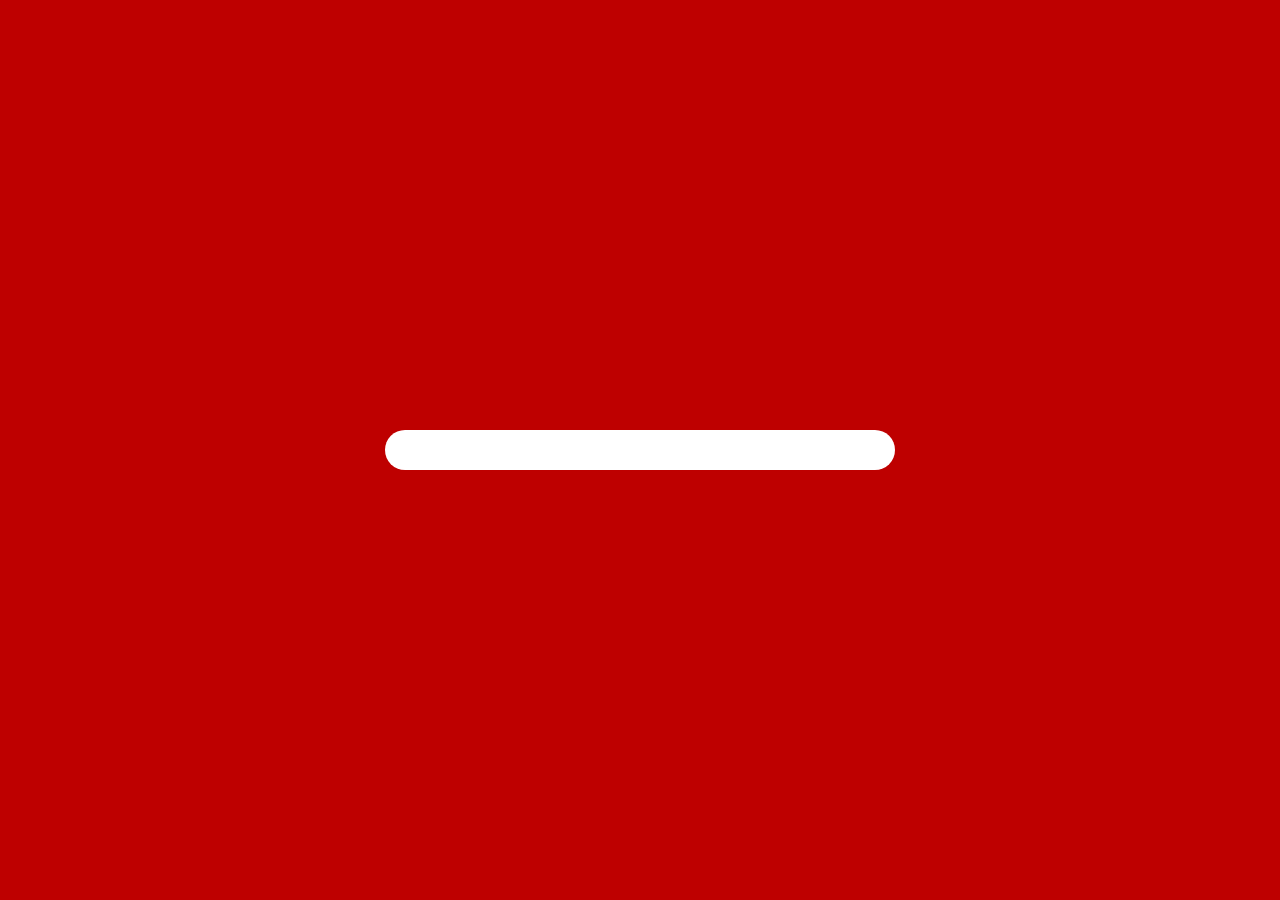
==== commit b3a82202: "Se agrego barra de loader" ====
--- a/TP4/index.html
+++ b/TP4/index.html
@@ -4,176 +4,11 @@
     <meta charset="UTF-8">
     <meta name="viewport" content="width=device-width, initial-scale=1.0">
     <title>Document</title>
-    <link rel="stylesheet" href="css/style.css">
-    <link rel="stylesheet" href="css/footer.css">
-    <link rel="stylesheet" href="css/hero.css">
-    <link rel="stylesheet" href="css/friends.css">
-    <link rel="stylesheet" href="css/more-friends.css">
-    <link rel="stylesheet" href="css/avengers.css">
+    <link rel="stylesheet" href="css/loader.css">
 </head>
 <body>
-    <div class="container">
-        <div class="hero">
-            <div class="bg-city1">
-                <img src="img/background/bg-1-city-1.png" alt="">
-            </div>
-            <div class="bg-city2">
-                <img src="img/background/bg-1-city-2.png" alt="">
-            </div>
-            <div class="bg-city3">
-                <img src="img/background/bg-1-city-3.png" alt="">
-            </div>
-            <img src="img/content/spiderweb-1-hero.png" alt="" class="spiderweb1">
-            <img src="img/content/spiderweb-2-hero.png" alt="" class="spiderweb2">
-            <div class="nav">
-                <div class="content-nav">
-                    <button class="btn-comprar">
-                        comprar
-                    </button>
-                    <div class="btn-menu">
-                        <div class="line-btn-menu line1"></div>
-                        <div class="line-btn-menu line2"></div>
-                        <div class="line-btn-menu line3"></div>
-                    </div>
-                </div>
-            </div>  
-            <div class="content">
-                <div class="container-title">
-                    <img class="title" src="img/content/title.png" alt="">
-                </div>
-                <div class="characters">
-                    <img src="img/content/spiderman-1-hero.png" alt="" class="spiderman-1-hero">
-                    <img src="img/content/spiderman-2-hero.png" alt="" class="spiderman-2-hero">
-                    <img src="img/content/spiderman-3-hero.png" alt="" class="spiderman-3-hero">
-                </div>
-            </div>
-        </div>
-        <div class="section-friends">
-            <div class="bg-violet-friends"></div>
-            <div class="content">
-                <div class="container-info-goblin">
-                    <div class="info">
-                        <h1 class="title-section-friends">Conoce a Spidey y sus sorprendentes amigos</h1>
-                        <p class="description-section-friends">Spidey, nuestro lanzador de telarañas favorito se une a Ghost-Spider (Gwen Stacey) y Miles Morales para formar el equipo de Spidey, con la ayuda del cómico pero leal robot de Spidey, TRACE-E. Si Spidey se encuentra en una situación difícil donde necesita aún más poder de superhéroe, tengan la seguridad de que un amigo de los Vengadores correrá para ayudar.</p>
-                        <img src="img/content/img-videogame-friends-section.png" alt="" class="img-videogame">
-                    </div>
-                    <div class="green-goblin">
-                        <img src="img/content/green-goblin.png" alt="">
-                    </div>
-                </div>
-                <div class="container-cards-characters">
-                    <div class="container-card">
-                        <img src="img/content/card-1.png" alt="" class="card">
-                        <p class="description-card">Peter Parker, un joven huérfano neoyorquino que adquiere superpoderes después de ser mordido por una araña radiactiva, y cuya ideología como héroe se ve reflejada primordialmente en la expresión ”un gran poder conlleva una gran responsabilidad”.</p>
-                    </div>
-                    <div class="container-card">
-                        <img src="img/content/card-2.png" alt="" class="card">
-                        <p class="description-card">Tras la muerte de Peter Parker, es quien toma la identidad de 
-                            Spider-Man. 
-                            La elección del presidente Barack Obama en enero de 2009, fue una fuente de inspiración para el cambio de etnicidad de Spider-Man.</p>
-                    </div>
-                    <div class="container-card">
-                        <img src="img/content/card-3.png" alt="" class="card">
-                        <p class="description-card">El personaje es una variante de El Hombre Araña, una versión de universo alternativo de Gwen Stacy. Ella reside en la "Tierra-65", donde, en lugar de Peter Benjamin Parker, Gwen Stacy fue mordida por la Araña Radiactiva.</p>
-                    </div>
-                </div>
-            </div>
-        </div>
-        <div class="bg-spidey">
-            <img id="bg-spidey" src="./img/vengadores/bg-spidey.png" alt="">
-        </div>
-        <div class="content">
-            <img id="card-1" src="./img/vengadores/card-1.png" alt="">
-            <img id="card-2" src="./img/vengadores/card-2.png" alt="">
-            <img id="card-3" src="./img/vengadores/card-3.png" alt="">
-        </div>
-        <div class="avengers content">
-            <h1>Los vengadores acompañando tu aventura</h1> 
-            <div class="bg-avengers bg-1-avengers"></div>
-            <div class="bg-avengers bg-2-avengers">
-                <img id="hulk" src="./img/vengadores/hulk.png" alt="">  
-                <img id="elastic" src="./img/vengadores/elastic.png" alt="">
-                <img id="vengador" src="./img/vengadores/vengador.png" alt="">
-            </div>
-            <div class="bg-avengers bg-3-avengers"></div>
-        </div>
-        <div class="more-friends">
-            <div class="bg1-more-friends">
-                <div class="content">
-                    <h1>Mas amigos, mas diversión!</h1>
-                    <div class="container-scroll">
-                        <div class="container-img-more">
-                            <img class="" id="more-1" src="./img/more-friends/more-1.png" alt="">
-                            <img class="" id="more-2" src="./img/more-friends/more-2.png" alt="">
-                            <img class="" id="more-3" src="./img/more-friends/more-3.png" alt="">
-                            <img class="" id="more-4" src="./img/more-friends/more-4.png" alt="">
-                        </div>
-                        <div class="container-text-more">
-                            <div>
-                                <h2>Mas de 100 misiones para que juegues sin parar!</h2>
-                                <p>Tus padres, contentos. Explora el emocionante mundo de Spider-Man con más de 100 misiones que te mantendrán en constante acción y adrenalina. Enfréntate a desafíos únicos, desentraña misterios, y ayuda a Spider-Man a mantener la paz en la ciudad mientras te sumerges en la piel del héroe arácnido. ¿Tienes lo que se necesita para superar todas las misiones y convertirte en el auténtico Spider-Man?</p>
-                            </div>
-                            <div>
-                                <h2>Escenas deslumbrantes que te sorprenderán</h2>
-                                <p>Sumérgete en un universo de maravillas visuales con 'Spider-Man: [nombre del juego]'. Nuestro juego te llevará a través de escenas deslumbrantes que te dejarán sin aliento. Desde los rascacielos de Nueva York hasta los intrincados detalles de la vida de Peter Parker, cada rincón de este mundo te sorprenderá. Prepárate para una experiencia única que desafiará tus expectativas y te transportará a un asombroso viaje con el Hombre Araña.</p>
-                            </div>
-                            <div>   
-                                <h2>Cada misión te dará puntos que no sirven para nada! </h2>
-                                <p>Cada misión es una oportunidad para vivir la emocionante vida del Hombre Araña, y aunque los puntos que ganarás no tengan un propósito específico, la verdadera recompensa está en la diversión y la inmersión que experimentarás en cada desafío. No necesitas acumular puntos para sentirte como un auténtico superhéroe, ya que la adrenalina de salvar la ciudad y la emoción de las acrobacias en el aire son más que suficientes. ¡Así que prepárate para sumergirte en la acción y la aventura, sin preocuparte por los puntos, y vive la experiencia definitiva de Spider-Man!</p>
-                            </div>
-                            <div>
-                                <h2>Derrota a los villanos y diviértete</h2>
-                                <p>la diversión está asegurada mientras te enfrentas a los infames villanos de la ciudad de Nueva York. Enfréntate a desafíos épicos, combate a tus enemigos más temibles y disfruta de una experiencia llena de acción y emoción. Cada encuentro con los villanos te sumergirá en una batalla trepidante y te llevará más cerca de convertirte en el auténtico Hombre Araña. Así que, ¿estás listo para derrotar a los villanos y sumergirte en la aventura definitiva de Spider-Man?"</p>
-                            </div>
-                        </div>
-                    </div>
-                </div>
-            </div>
-            <div class="content container-comprar">
-                <h1 >”un gran poder conlleva una gran responsabilidad”</h1>
-                <button class="btn-comprar">comprar ahora</button>
-            </div>
-            <div class="bg3-more-friends">
-                <div class="content spideys-more">
-                    <img class="spidey-white-more" src="./img/more-friends/spidey-white.png" alt="">
-                    <img class="spidey-red-more" src="./img/more-friends/spidey-red.png" alt="">
-                    <img class="spidey-black-more" src="./img/more-friends/spidey-black.png" alt="">
-                </div>
-            </div>
-
-        </div>
-        <div class="footer">
-            <div class="layer1-footer"><img src="./img/footer/layer1-footer.png" alt=""></div>
-            <div class="cielo">
-                <div class="content subscribite">
-                    <h1 class="titulo">Lo último de SPIDEY Y SUS AMIGOS en tu buzón de correo electrónico</h1>
-                    <div class="btn-input-footer">
-                        <input placeholder="Ingresa aqui tu correo" type="text">
-                        <button>SUSCRIBIRSE</button>
-                    </div>
-                    <p>Al inscribirse en nuestra lista de correo, nos autoriza a ponernos en contacto con usted 
-                        para enviarle ofertas y actualizaciones de marketing por correo electrónico, y también 
-                        acepta nuestra <span>Política de privacidad</span> y las <span>Condiciones del servicio.</span></p>
-                    <div class="esrb"><img src="./img/footer/esrb.png" alt=""></div>
-                </div>
-                <div class="spidey-negro-footer"><img src="./img/footer/spidey-negro.png" alt=""></div>
-                <div class="spidey-blanco-footer"><img src="./img/footer/spidey-blanco.png" alt=""></div>
-                <div class="spidey-rojo-footer"><img src="./img/footer/spidey-rojo.png" alt=""></div>
-            </div>
-            <div class="plataformas">
-                <div class="content consolas" ></div>
-            </div>
-            <div class="container-derechos">
-                <div class="content derechos">
-                    <p>©SEGA. All rights reserved. SEGA is registered in the U.S. Patent and Trademark Office. SEGA, the SEGA logo and SONIC SUPERSTARS are either registered trademarks or trademarks of SEGA CORPORATION or its affiliates. All other trademarks, logos and copyrights are property of their respective owners.©2023 The LEGO Group. LEGO, the LEGO logo, the Minifigure, and the Brick and Knob configurations are trademarks and/or copyrights of the LEGO Group. All other marks and trademarks are the property of their respective owners. All rights reserved."PS", "PS5" and "PS4" are registered trademarks or trademarks of Sony Interactive Entertainment Inc.Microsoft, the Xbox Sphere mark, the Series X logo, Xbox One, and Xbox Series X are trademarks of the Microsoft group of companies.Nintendo Switch is a trademark of NintendoEPIC GAMES and the EPIC STORE LOGO are trademarks or registered trademarks of EPIC GAMES INC.©2023 Valve Corporation. Steam and the Steam logo are trademarks and/or registered trademarks of Valve Corporation in the U.S. and/or other countries.The ESRB rating icons are registered trademarks of the Entertainment Software Association.
-                    <br>
-                    <br>
-                    <span>COOKIE POLICY PRIVACY POLICY</span>
-                    </p>
-                    <div class="social-media"></div>
-                </div>
-            </div>
-        </div>
+    <div class="progress">
+        <div class="progress-value"></div>
     </div>
     <script src="js/main.js"></script>
 </body>
--- a/TP4/css/loader.css
+++ b/TP4/css/loader.css
@@ -0,0 +1,35 @@
+body {
+    justify-content: center;
+    align-items: center;
+    background: #be0000;
+    display: flex;
+    height: 100vh;
+    padding: 0;
+    margin: 0;
+  }
+  
+  .progress {
+    background: rgba(255,255,255);
+    justify-content: flex-start;
+    border-radius: 100px;
+    align-items: center;
+    position: relative;
+    padding: 0 5px;
+    display: flex;
+    height: 40px;
+    width: 500px;
+  }
+  
+  .progress-value {
+    animation: load 5s normal forwards;
+    box-shadow: 0 10px 40px -10px #161515;
+    border-radius: 100px;
+    background: #050404;
+    height: 30px;
+    width: 0;
+  }
+  
+  @keyframes load {
+    0% { width: 0; }
+    100% { width: 500px; }
+  }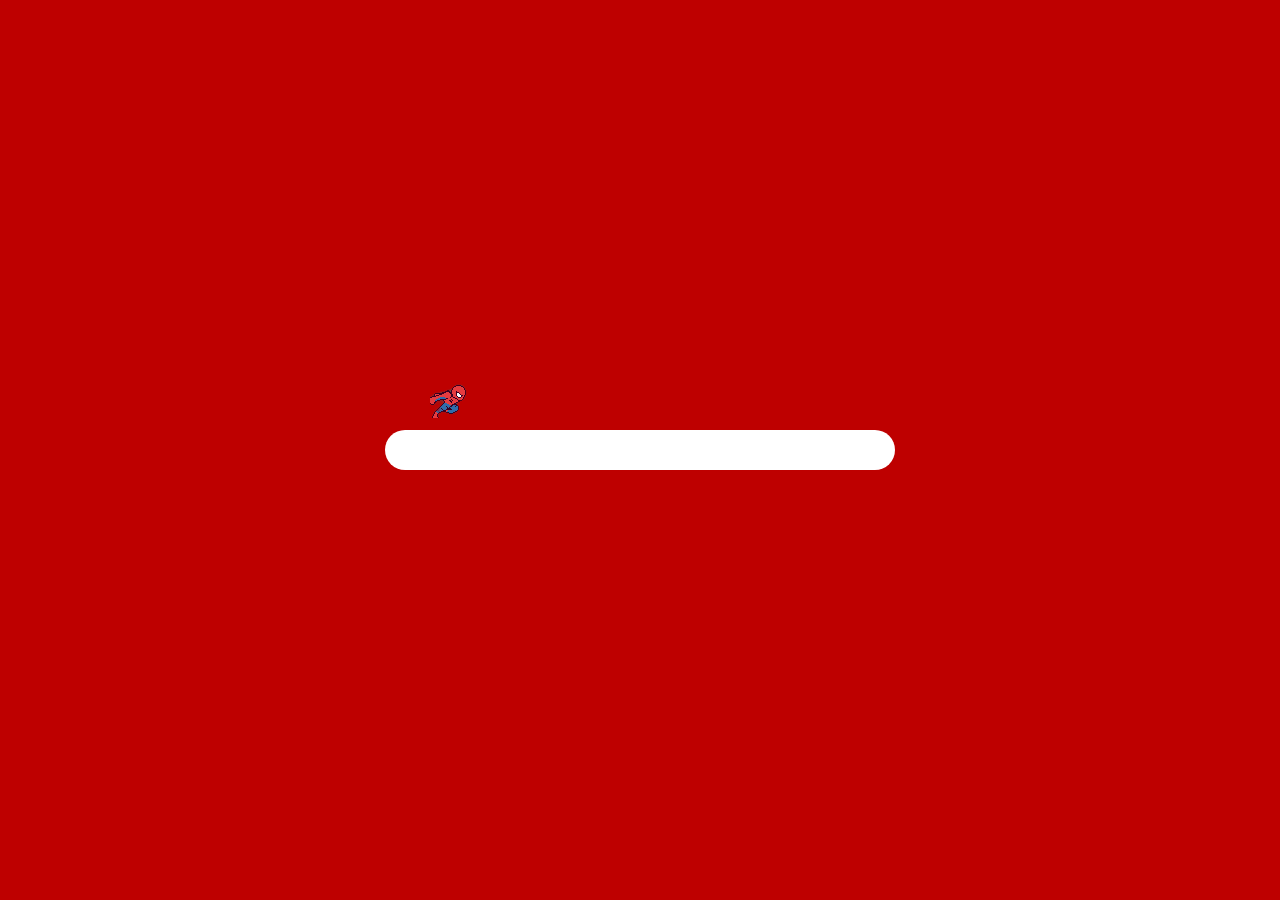
==== commit 261a58ac: "Se agrego animacion al loader" ====
--- a/TP4/index.html
+++ b/TP4/index.html
@@ -7,8 +7,15 @@
     <link rel="stylesheet" href="css/loader.css">
 </head>
 <body>
+    <div class="container-sprite">
+        <i class="sprite"></i>
+    </div>
     <div class="progress">
-        <div class="progress-value"></div>
+        <div class="progress-value">
+        </div>
+    </div>
+    <div id="barra">
+        <div id="texto-barra"></div>
     </div>
     <script src="js/main.js"></script>
 </body>
--- a/TP4/css/loader.css
+++ b/TP4/css/loader.css
@@ -1,35 +1,71 @@
 body {
-    justify-content: center;
-    align-items: center;
-    background: #be0000;
-    display: flex;
-    height: 100vh;
-    padding: 0;
-    margin: 0;
+  display: flex;
+  flex-direction: column;
+  justify-content: center;
+  align-items: center;
+  background: #be0000;
+  height: 100vh;
+  padding: 0;
+  margin: 0;
+}
+
+/* SPIDEY */
+
+.container-sprite{
+  position: absolute;
+  left: 430px;
+  margin-bottom: 100px;
+  animation: move 5.2s  linear;
+}
+
+.sprite{
+  display: inline-block;
+  background-image: url("../img/loader/sprite.png");
+  background-repeat: no-repeat;
+  background-position: -250px 0;
+  width: 45px;
+  height: 40px;
+  animation: run 1s steps(4) infinite;
+}
+
+/* BARRA DE CARGA*/
+.progress {
+  background: rgba(255,255,255);
+  justify-content: flex-start;
+  border-radius: 100px;
+  align-items: center;
+  position: relative;
+  padding: 0 5px;
+  display: flex;
+  height: 40px;
+  width: 500px;
+}
+
+.progress-value {
+  animation: load 5.2s normal linear;
+  box-shadow: 0 10px 40px -10px #161515;
+  border-radius: 100px;
+  background: #050404;
+  height: 30px;
+  width: 0;
+}
+
+
+@keyframes run {
+  to {
+    background-position: -38px 0;
   }
-  
-  .progress {
-    background: rgba(255,255,255);
-    justify-content: flex-start;
-    border-radius: 100px;
-    align-items: center;
-    position: relative;
-    padding: 0 5px;
-    display: flex;
-    height: 40px;
-    width: 500px;
-  }
-  
-  .progress-value {
-    animation: load 5s normal forwards;
-    box-shadow: 0 10px 40px -10px #161515;
-    border-radius: 100px;
-    background: #050404;
-    height: 30px;
-    width: 0;
-  }
-  
-  @keyframes load {
-    0% { width: 0; }
-    100% { width: 500px; }
-  }+}
+
+@keyframes move {
+  0% { transform: translate(0px); }
+  100% { transform: translate(450px);; }
+}
+
+@keyframes load {
+  0% { width: 0; }
+  100% { width: 500px; }
+}
+
+
+
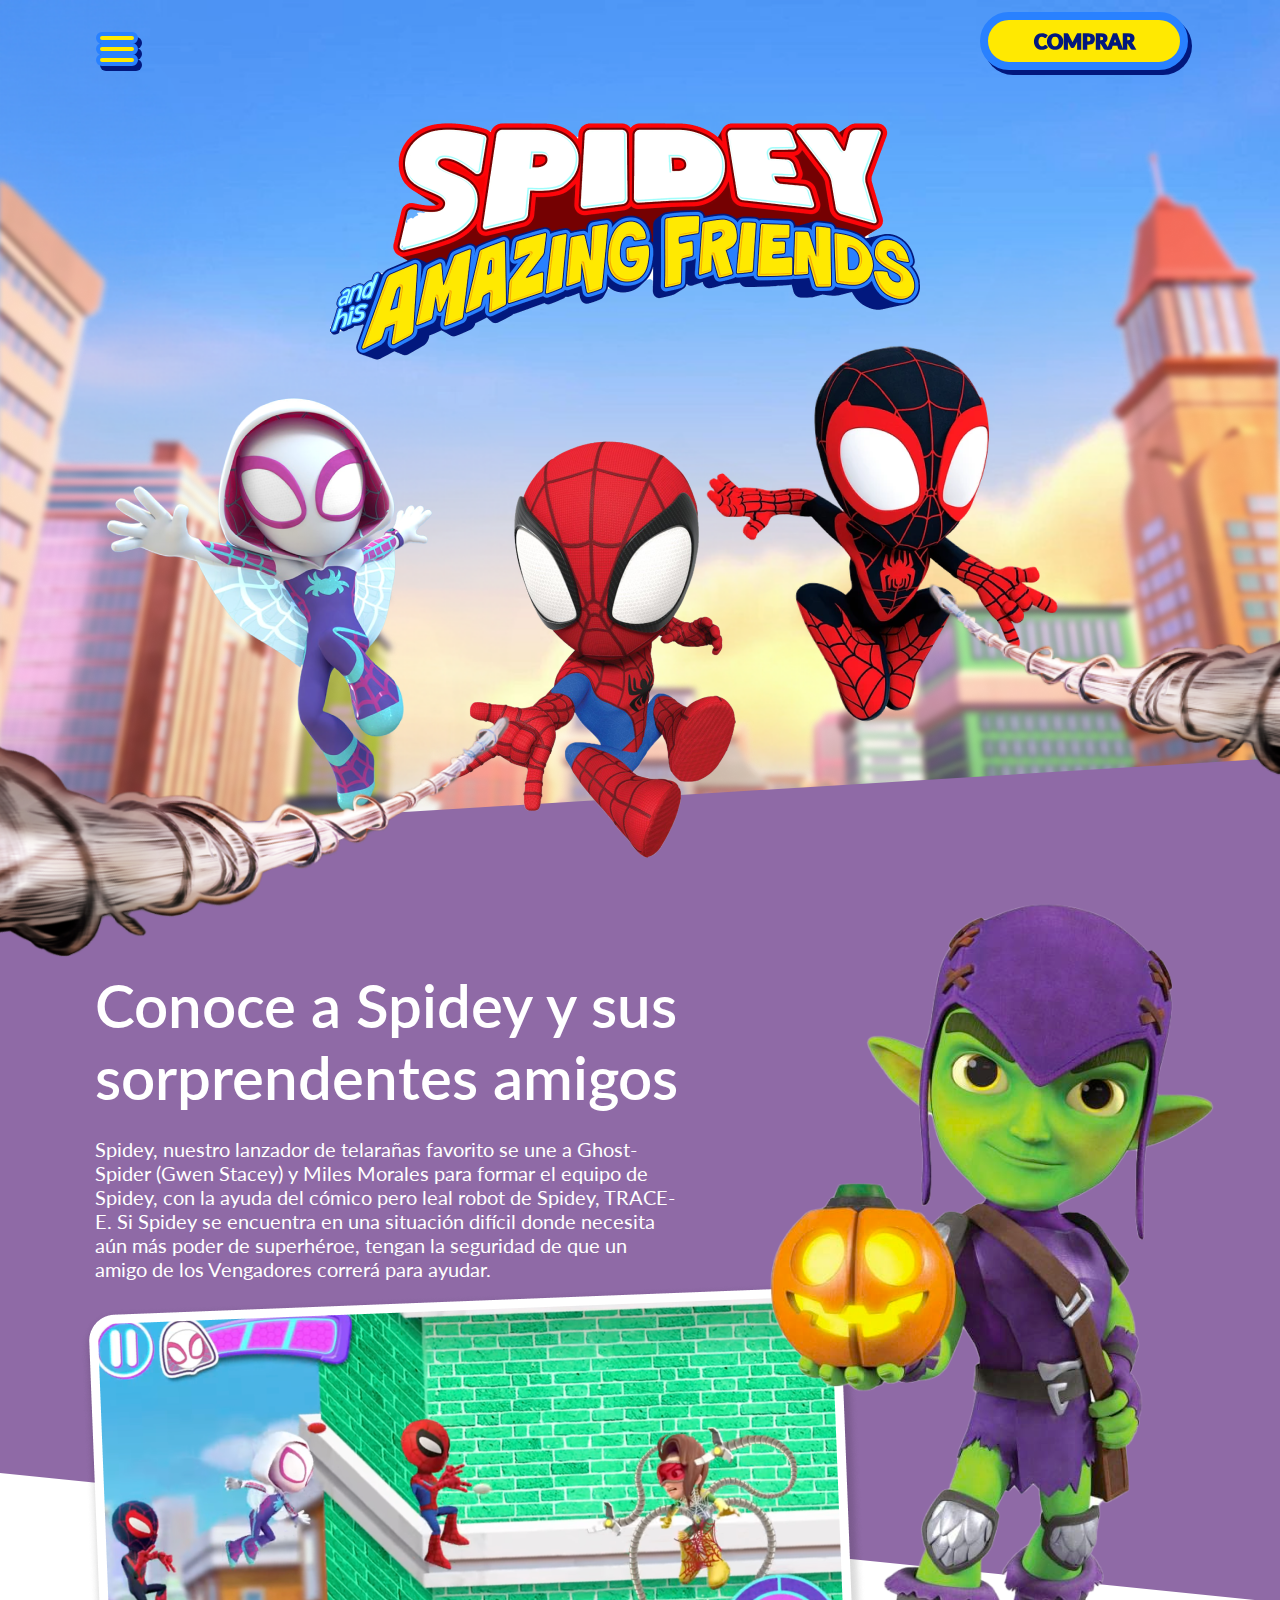
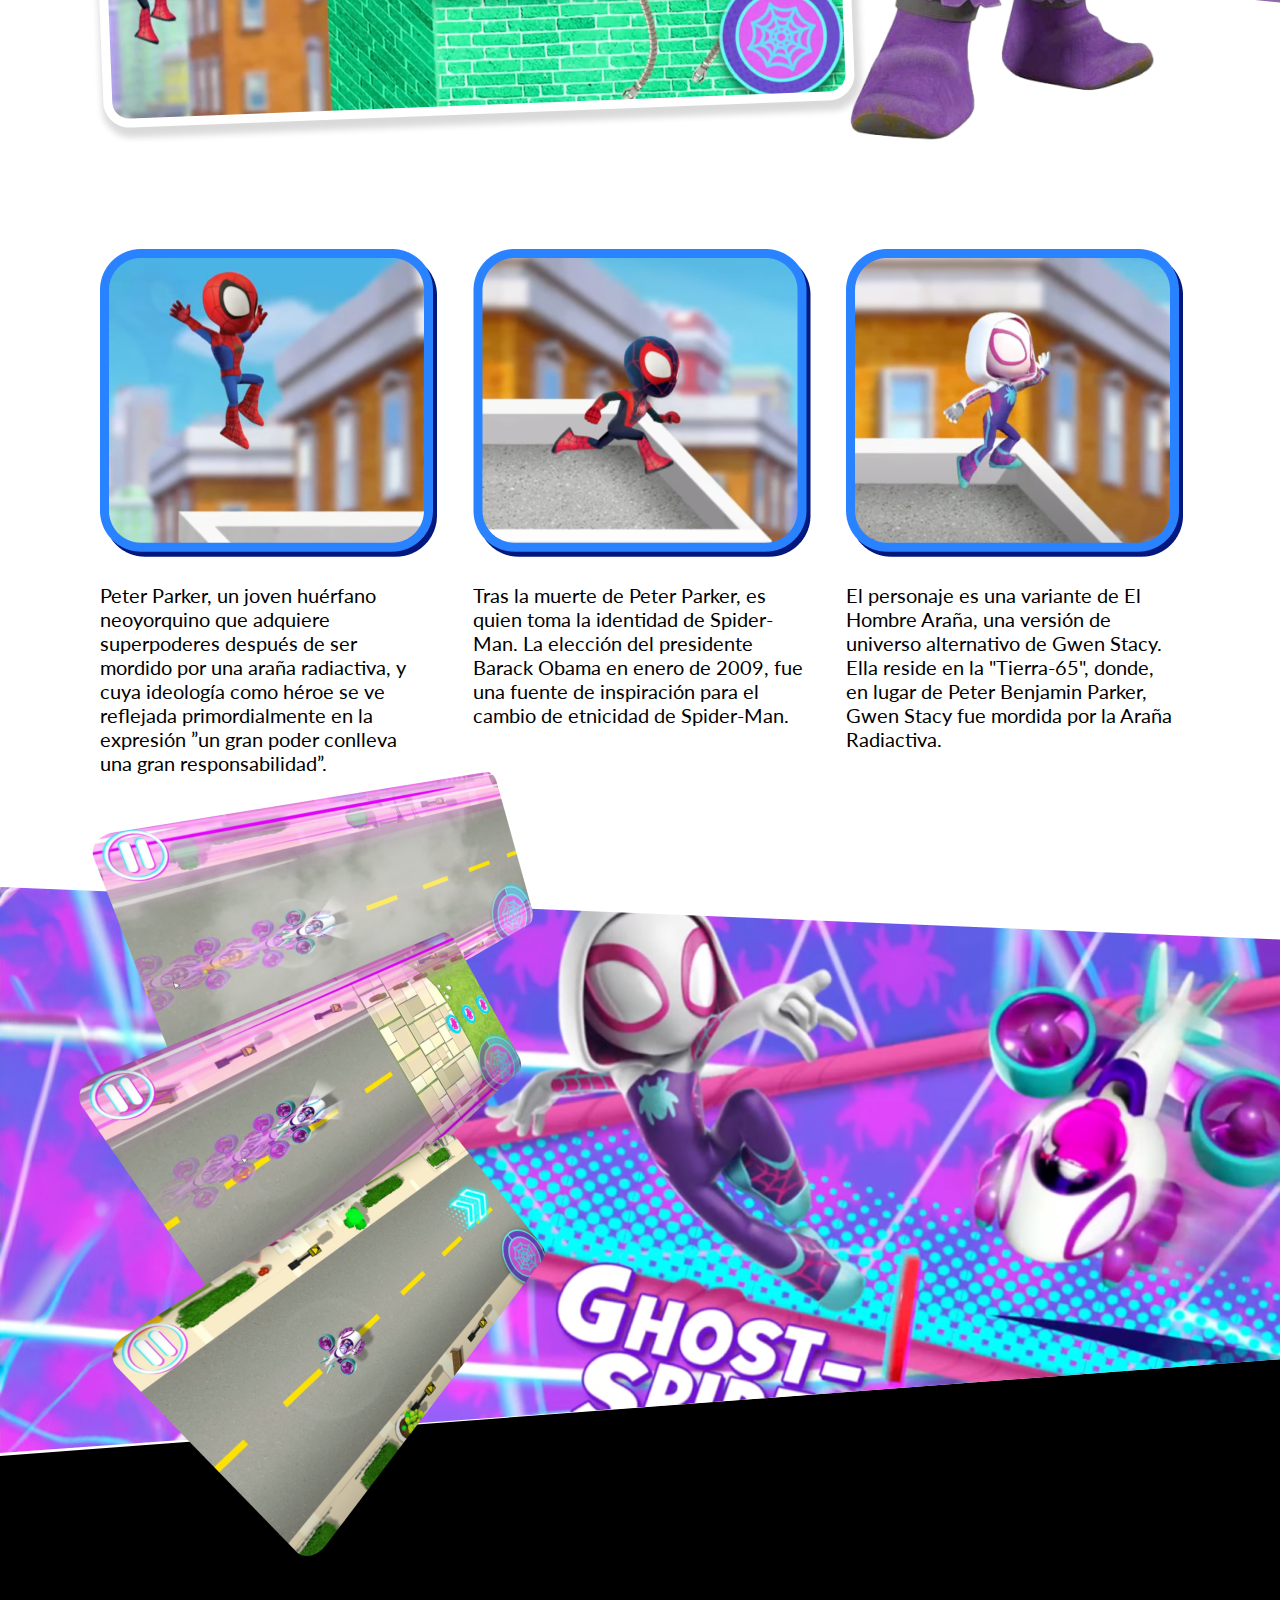
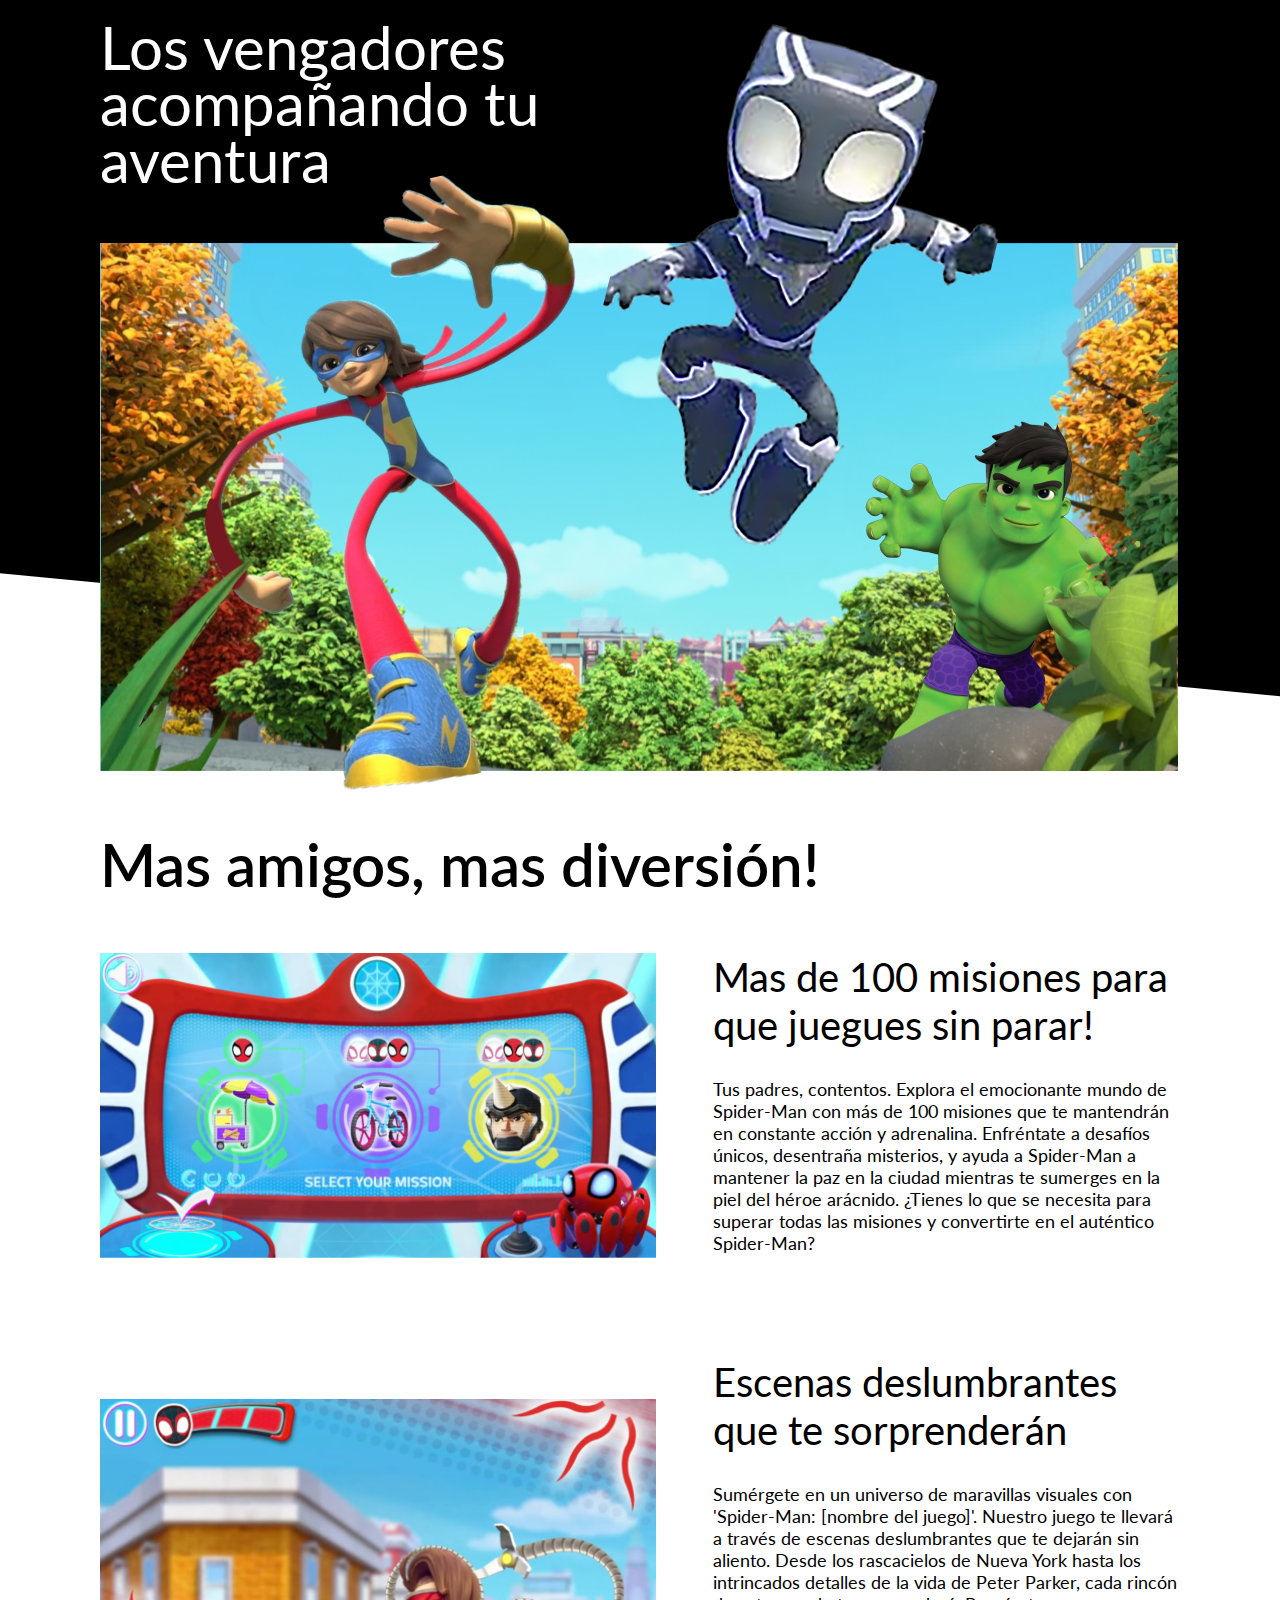
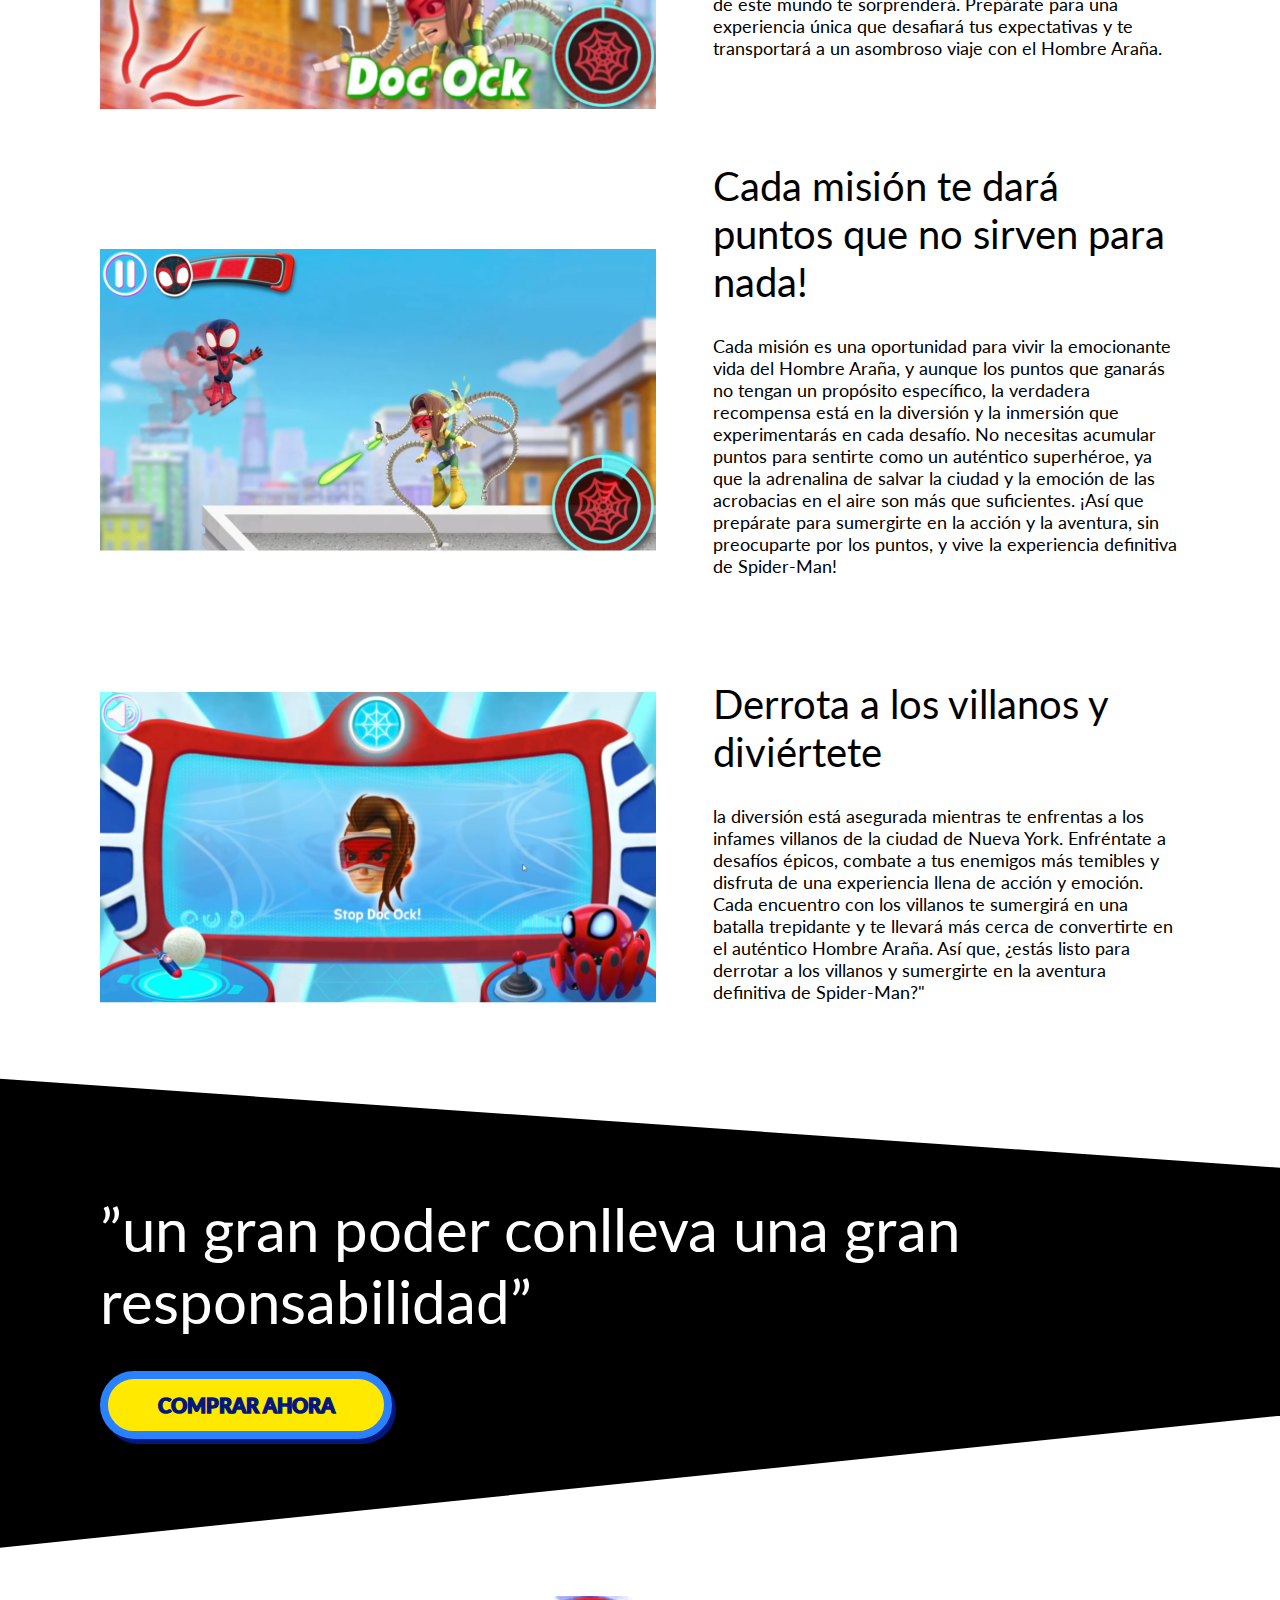
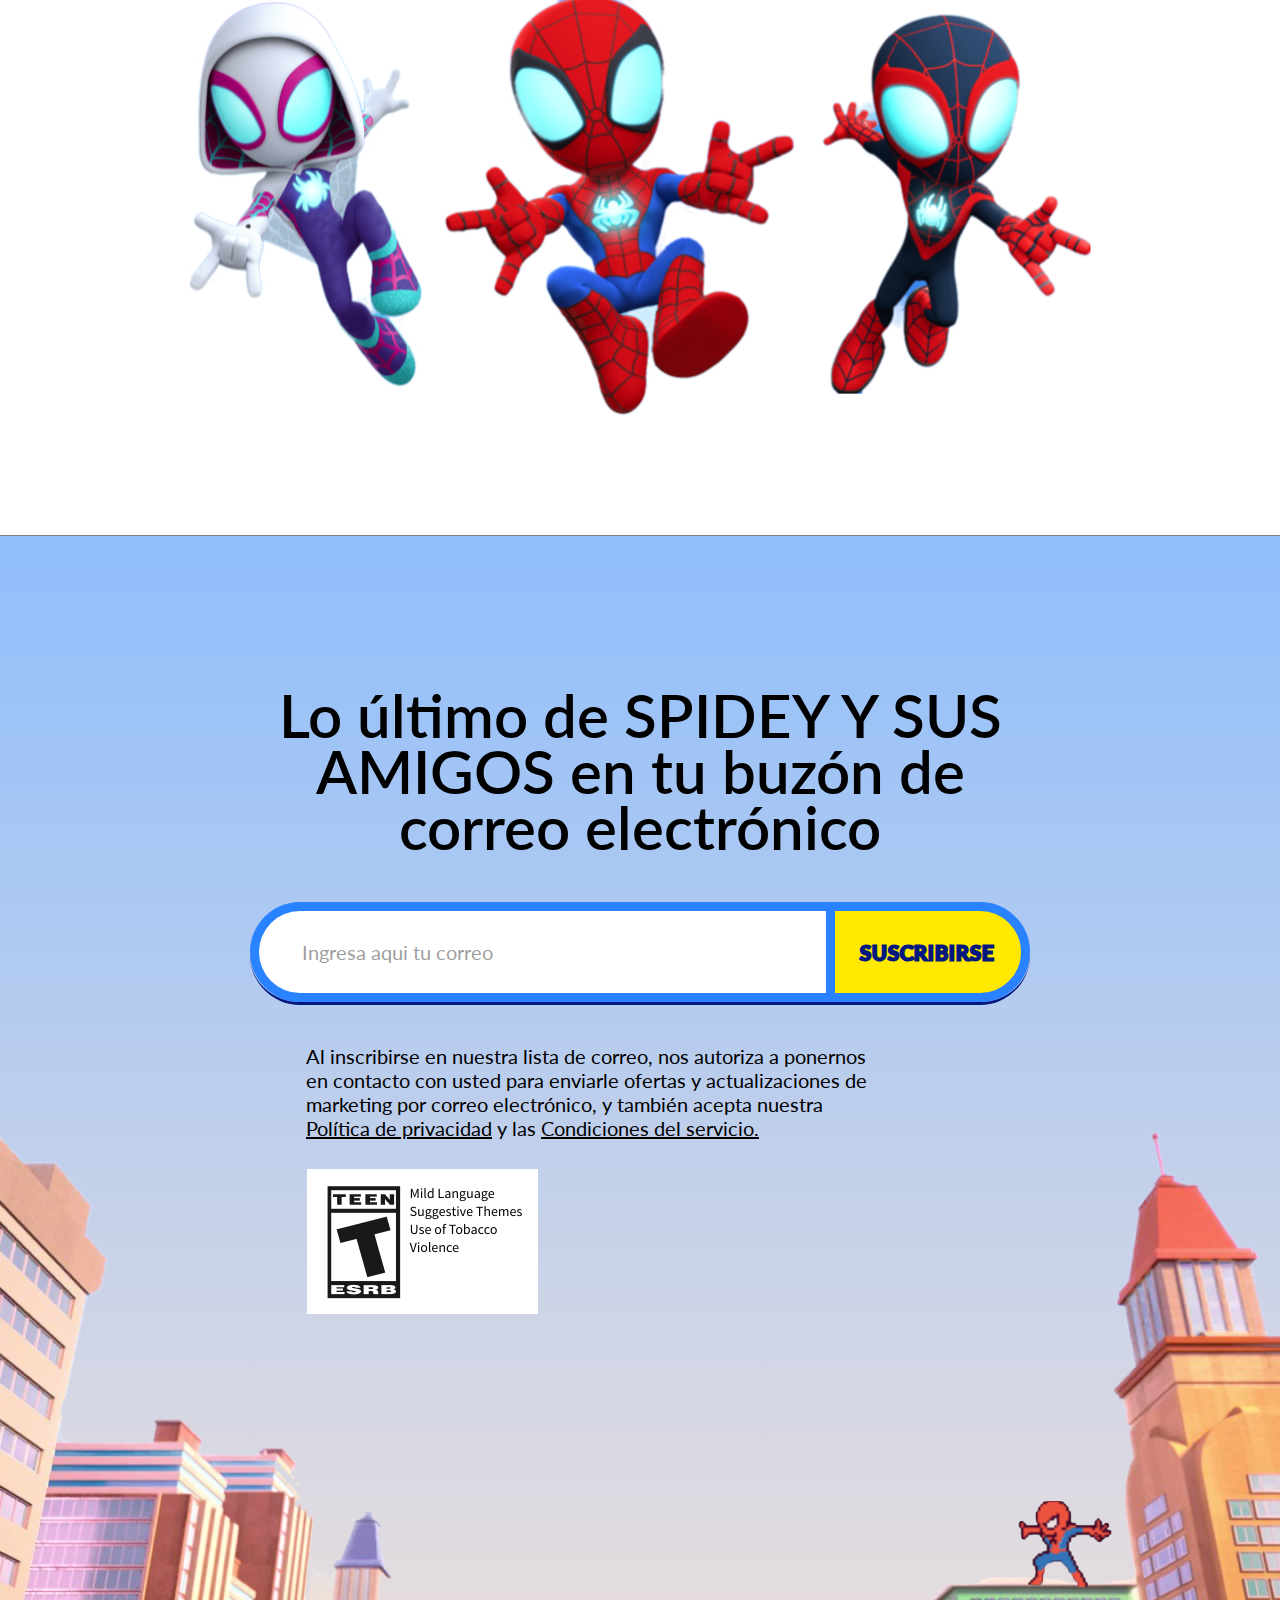
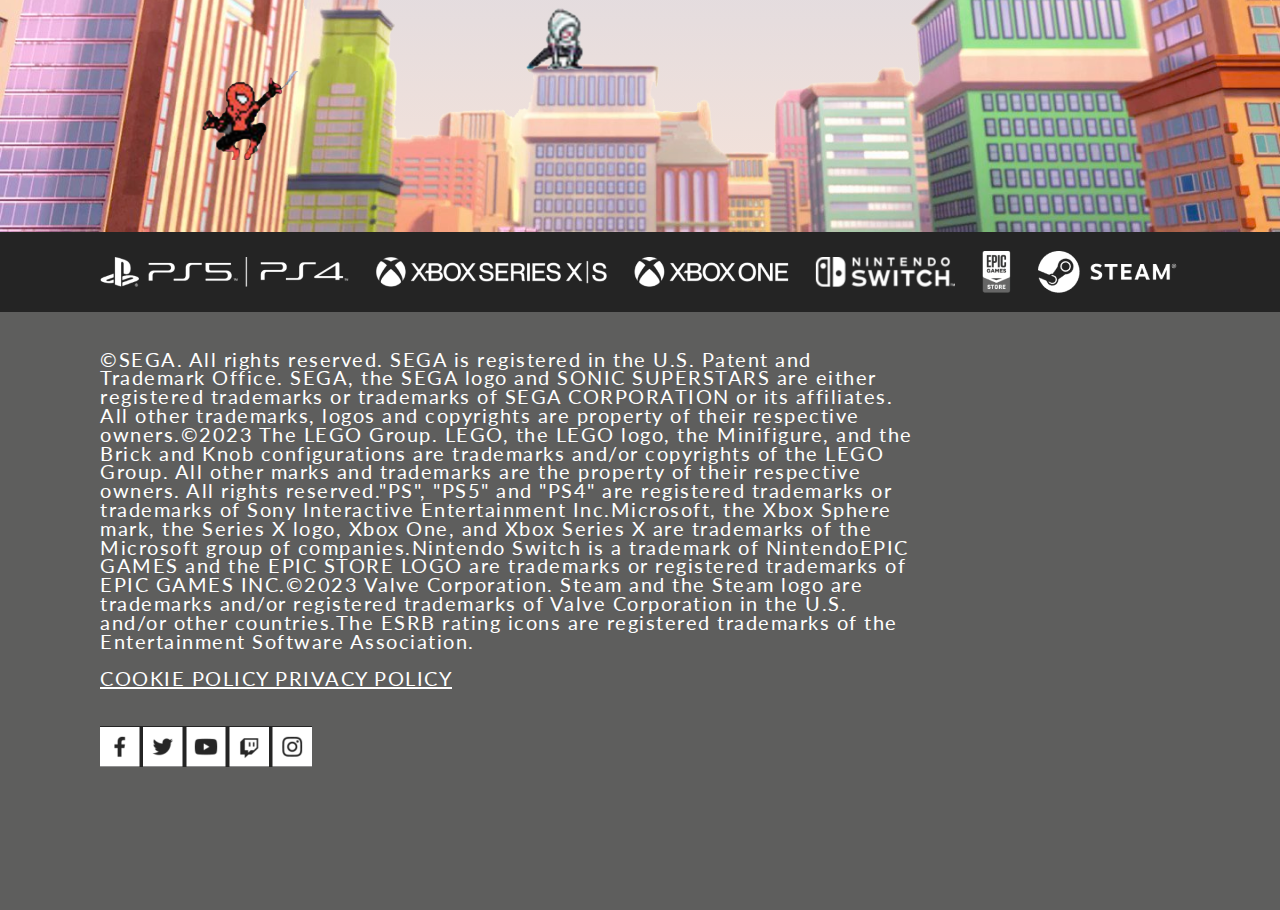
==== commit 6e17937c: "animaciones hero y friends hechas" ====
--- a/TP4/index.html
+++ b/TP4/index.html
@@ -4,19 +4,172 @@
     <meta charset="UTF-8">
     <meta name="viewport" content="width=device-width, initial-scale=1.0">
     <title>Document</title>
-    <link rel="stylesheet" href="css/loader.css">
+    <link rel="stylesheet" href="css/style.css">
+    <link rel="stylesheet" href="css/footer.css">
+    <link rel="stylesheet" href="css/hero.css">
+    <link rel="stylesheet" href="css/friends.css">
+    <link rel="stylesheet" href="css/more-friends.css">
+    <link rel="stylesheet" href="css/avengers.css">
 </head>
 <body>
-    <div class="container-sprite">
-        <i class="sprite"></i>
-    </div>
-    <div class="progress">
-        <div class="progress-value">
+    <div class="container">
+        <div id="hero" class="hero">
+            <img id="city-1" class="bg-city1 entry-city1" src="img/background/bg-1-city-1.png" alt="">
+            <img id="city-2" class="bg-city2 entry-city2" src="img/background/bg-1-city-2.png" alt="">
+            <img id="city-3" class="bg-city3 entry-city3" src="img/background/bg-1-city-3.png" alt="">
+            <img id="spiderweb-1" src="img/content/spiderweb-1-hero.png" alt="" class="spiderweb-1 entry-spiderweb1">
+            <img id="spiderweb-2" src="img/content/spiderweb-2-hero.png" alt="" class="spiderweb-2 entry-spiderweb2">
+            <div id="nav" class="nav">
+                <div class="content-nav">
+                    <button class="btn-comprar">
+                        comprar
+                    </button>
+                    <div class="btn-menu">
+                        <div class="line-btn-menu line1"></div>
+                        <div class="line-btn-menu line2"></div>
+                        <div class="line-btn-menu line3"></div>
+                    </div>
+                </div>
+            </div>  
+            <div class="content">
+                <div class="container-title">
+                    <a href="#hero">
+                        <img id="title-page" class="title entry-title" src="img/content/title.png" alt="">
+                    </a>
+                </div>
+                <div class="characters">
+                    <img src="img/content/spiderman-1-hero.png" alt="" class="spiderman-1-hero entry1" id="spiderman-1">
+                    <img src="img/content/spiderman-2-hero.png" alt="" class="spiderman-2-hero entry3" id="spiderman-2">
+                    <img src="img/content/spiderman-3-hero.png" alt="" class="spiderman-3-hero entry2" id="spiderman-3">
+                </div>
+            </div>
+        </div>
+        <div class="section-friends">
+            <div class="bg-violet-friends"></div>
+            <div class="content">
+                <div class="container-info-goblin">
+                    <div class="info">
+                        <h1 class="title-section-friends">Conoce a Spidey y sus sorprendentes amigos</h1>
+                        <p class="description-section-friends">Spidey, nuestro lanzador de telarañas favorito se une a Ghost-Spider (Gwen Stacey) y Miles Morales para formar el equipo de Spidey, con la ayuda del cómico pero leal robot de Spidey, TRACE-E. Si Spidey se encuentra en una situación difícil donde necesita aún más poder de superhéroe, tengan la seguridad de que un amigo de los Vengadores correrá para ayudar.</p>
+                        <img src="img/content/img-videogame-friends-section.png" alt="" class="img-videogame">
+                    </div>
+                </div>
+                <img id="green-goblin" class="green-goblin" src="img/content/green-goblin.png" alt="">
+                <div class="container-cards-characters">
+                    <div class="container-card">
+                        <img src="img/content/card-1.png" alt="" class="card">
+                        <p class="description-card">Peter Parker, un joven huérfano neoyorquino que adquiere superpoderes después de ser mordido por una araña radiactiva, y cuya ideología como héroe se ve reflejada primordialmente en la expresión ”un gran poder conlleva una gran responsabilidad”.</p>
+                    </div>
+                    <div class="container-card">
+                        <img src="img/content/card-2.png" alt="" class="card">
+                        <p class="description-card">Tras la muerte de Peter Parker, es quien toma la identidad de 
+                            Spider-Man. 
+                            La elección del presidente Barack Obama en enero de 2009, fue una fuente de inspiración para el cambio de etnicidad de Spider-Man.</p>
+                    </div>
+                    <div class="container-card">
+                        <img src="img/content/card-3.png" alt="" class="card">
+                        <p class="description-card">El personaje es una variante de El Hombre Araña, una versión de universo alternativo de Gwen Stacy. Ella reside en la "Tierra-65", donde, en lugar de Peter Benjamin Parker, Gwen Stacy fue mordida por la Araña Radiactiva.</p>
+                    </div>
+                </div>
+            </div>
+        </div>
+        <div class="bg-spidey">
+            <img id="bg-spidey" src="./img/vengadores/bg-spidey.png" alt="">
+        </div>
+        <div class="content">
+            <img id="card-1" src="./img/vengadores/card-1.png" alt="">
+            <img id="card-2" src="./img/vengadores/card-2.png" alt="">
+            <img id="card-3" src="./img/vengadores/card-3.png" alt="">
+        </div>
+        <div class="avengers content">
+            <h1>Los vengadores acompañando tu aventura</h1> 
+            <div class="bg-avengers bg-1-avengers"></div>
+            <div class="bg-avengers bg-2-avengers">
+                <img id="hulk" src="./img/vengadores/hulk.png" alt="">  
+                <img id="elastic" src="./img/vengadores/elastic.png" alt="">
+                <img id="vengador" src="./img/vengadores/vengador.png" alt="">
+            </div>
+            <div class="bg-avengers bg-3-avengers"></div>
+        </div>
+        <div class="more-friends">
+            <div class="bg1-more-friends">
+                <div class="content">
+                    <h1>Mas amigos, mas diversión!</h1>
+                    <div class="container-scroll">
+                        <div class="container-img-more">
+                            <img class="" id="more-1" src="./img/more-friends/more-1.png" alt="">
+                            <img class="" id="more-2" src="./img/more-friends/more-2.png" alt="">
+                            <img class="" id="more-3" src="./img/more-friends/more-3.png" alt="">
+                            <img class="" id="more-4" src="./img/more-friends/more-4.png" alt="">
+                        </div>
+                        <div class="container-text-more">
+                            <div>
+                                <h2>Mas de 100 misiones para que juegues sin parar!</h2>
+                                <p>Tus padres, contentos. Explora el emocionante mundo de Spider-Man con más de 100 misiones que te mantendrán en constante acción y adrenalina. Enfréntate a desafíos únicos, desentraña misterios, y ayuda a Spider-Man a mantener la paz en la ciudad mientras te sumerges en la piel del héroe arácnido. ¿Tienes lo que se necesita para superar todas las misiones y convertirte en el auténtico Spider-Man?</p>
+                            </div>
+                            <div>
+                                <h2>Escenas deslumbrantes que te sorprenderán</h2>
+                                <p>Sumérgete en un universo de maravillas visuales con 'Spider-Man: [nombre del juego]'. Nuestro juego te llevará a través de escenas deslumbrantes que te dejarán sin aliento. Desde los rascacielos de Nueva York hasta los intrincados detalles de la vida de Peter Parker, cada rincón de este mundo te sorprenderá. Prepárate para una experiencia única que desafiará tus expectativas y te transportará a un asombroso viaje con el Hombre Araña.</p>
+                            </div>
+                            <div>   
+                                <h2>Cada misión te dará puntos que no sirven para nada! </h2>
+                                <p>Cada misión es una oportunidad para vivir la emocionante vida del Hombre Araña, y aunque los puntos que ganarás no tengan un propósito específico, la verdadera recompensa está en la diversión y la inmersión que experimentarás en cada desafío. No necesitas acumular puntos para sentirte como un auténtico superhéroe, ya que la adrenalina de salvar la ciudad y la emoción de las acrobacias en el aire son más que suficientes. ¡Así que prepárate para sumergirte en la acción y la aventura, sin preocuparte por los puntos, y vive la experiencia definitiva de Spider-Man!</p>
+                            </div>
+                            <div>
+                                <h2>Derrota a los villanos y diviértete</h2>
+                                <p>la diversión está asegurada mientras te enfrentas a los infames villanos de la ciudad de Nueva York. Enfréntate a desafíos épicos, combate a tus enemigos más temibles y disfruta de una experiencia llena de acción y emoción. Cada encuentro con los villanos te sumergirá en una batalla trepidante y te llevará más cerca de convertirte en el auténtico Hombre Araña. Así que, ¿estás listo para derrotar a los villanos y sumergirte en la aventura definitiva de Spider-Man?"</p>
+                            </div>
+                        </div>
+                    </div>
+                </div>
+            </div>
+            <div class="content container-comprar">
+                <h1 >”un gran poder conlleva una gran responsabilidad”</h1>
+                <button class="btn-comprar">comprar ahora</button>
+            </div>
+            <div class="bg3-more-friends">
+                <div class="content spideys-more">
+                    <img class="spidey-white-more" src="./img/more-friends/spidey-white.png" alt="">
+                    <img class="spidey-red-more" src="./img/more-friends/spidey-red.png" alt="">
+                    <img class="spidey-black-more" src="./img/more-friends/spidey-black.png" alt="">
+                </div>
+            </div>
+
+        </div>
+        <div class="footer">
+            <div class="layer1-footer"><img src="./img/footer/layer1-footer.png" alt=""></div>
+            <div class="cielo">
+                <div class="content subscribite">
+                    <h1 class="titulo">Lo último de SPIDEY Y SUS AMIGOS en tu buzón de correo electrónico</h1>
+                    <div class="btn-input-footer">
+                        <input placeholder="Ingresa aqui tu correo" type="text">
+                        <button>SUSCRIBIRSE</button>
+                    </div>
+                    <p>Al inscribirse en nuestra lista de correo, nos autoriza a ponernos en contacto con usted 
+                        para enviarle ofertas y actualizaciones de marketing por correo electrónico, y también 
+                        acepta nuestra <span>Política de privacidad</span> y las <span>Condiciones del servicio.</span></p>
+                    <div class="esrb"><img src="./img/footer/esrb.png" alt=""></div>
+                </div>
+                <div class="spidey-negro-footer"><img src="./img/footer/spidey-negro.png" alt=""></div>
+                <div class="spidey-blanco-footer"><img src="./img/footer/spidey-blanco.png" alt=""></div>
+                <div class="spidey-rojo-footer"><img src="./img/footer/spidey-rojo.png" alt=""></div>
+            </div>
+            <div class="plataformas">
+                <div class="content consolas" ></div>
+            </div>
+            <div class="container-derechos">
+                <div class="content derechos">
+                    <p>©SEGA. All rights reserved. SEGA is registered in the U.S. Patent and Trademark Office. SEGA, the SEGA logo and SONIC SUPERSTARS are either registered trademarks or trademarks of SEGA CORPORATION or its affiliates. All other trademarks, logos and copyrights are property of their respective owners.©2023 The LEGO Group. LEGO, the LEGO logo, the Minifigure, and the Brick and Knob configurations are trademarks and/or copyrights of the LEGO Group. All other marks and trademarks are the property of their respective owners. All rights reserved."PS", "PS5" and "PS4" are registered trademarks or trademarks of Sony Interactive Entertainment Inc.Microsoft, the Xbox Sphere mark, the Series X logo, Xbox One, and Xbox Series X are trademarks of the Microsoft group of companies.Nintendo Switch is a trademark of NintendoEPIC GAMES and the EPIC STORE LOGO are trademarks or registered trademarks of EPIC GAMES INC.©2023 Valve Corporation. Steam and the Steam logo are trademarks and/or registered trademarks of Valve Corporation in the U.S. and/or other countries.The ESRB rating icons are registered trademarks of the Entertainment Software Association.
+                    <br>
+                    <br>
+                    <span>COOKIE POLICY PRIVACY POLICY</span>
+                    </p>
+                    <div class="social-media"></div>
+                </div>
+            </div>
         </div>
     </div>
-    <div id="barra">
-        <div id="texto-barra"></div>
-    </div>
+    <script src="js/scroll.js"></script>
     <script src="js/main.js"></script>
 </body>
 </html>--- a/TP4/css/style.css
+++ b/TP4/css/style.css
@@ -0,0 +1,17 @@
+* {
+    margin: 0;
+}
+
+body{
+    background-color: black;
+}
+
+.container {
+    width: 100%;
+    display: block;
+    justify-content: center;
+}
+
+.content {
+    width: 1080px;
+}
--- a/TP4/css/footer.css
+++ b/TP4/css/footer.css
@@ -0,0 +1,186 @@
+@import url("https://fonts.googleapis.com/css2?family=Lato");
+
+*{
+    font-family: "lato";
+}
+
+.cielo .content, .container-derechos .content{
+    margin: 0px;
+}
+
+.footer{
+    width: 100%;
+}
+
+.footer .cielo{
+    display: flex;
+    flex-direction: column;
+    align-items: center;
+    height: 1296px;
+    width: 100%;
+    background: linear-gradient(#8FBEFC, #F7E3D8);
+}
+
+
+.subscribite{
+    display: flex;
+    flex-direction: column;
+    align-items: center;
+    height: 200px;
+}
+
+.subscribite .titulo{
+    margin-top: 151px;
+    font-size: 60px;
+    font-family: "lato";
+    font-weight: 600;
+    width: 816px;
+    text-align: center;
+    line-height: 94.2%;
+}
+
+.btn-input-footer{
+    display: flex;
+    width: 780px;
+    height: 100px;
+    border-bottom: solid #02187E;
+    border-bottom-left-radius: 50px;
+    border-bottom-right-radius: 50px;
+    margin-top: 46px;
+}
+
+.btn-input-footer input{
+    background-color: #ffffff;
+    border: solid #2982FF 9px;
+    border-right: 0px;
+    width: 562px;
+    height: 80px;
+    padding-left: 43px;
+    border-top-left-radius: 50px;
+    border-bottom-left-radius: 50px;
+    font-size: 20px;
+    font-family: "lato";
+    letter-spacing: 11%;
+    line-height: 94.5%;
+}
+
+.btn-input-footer input::placeholder{
+    color: black;
+    opacity: 39%;
+}
+
+.btn-input-footer button{
+    background-color: #FFE901;
+    border: solid #2982FF 9px;
+    border-bottom-right-radius: 50px;
+    border-top-right-radius: 50px;
+    width: 218px;
+    height: 100px;
+    font-size: 20px;
+    letter-spacing: 1px;
+    -webkit-text-stroke: 3px #02187E;
+    font-family: 'lato';
+    color: #02187E;
+    cursor: pointer;
+}
+
+.subscribite p{
+    margin-top: 39px;
+    width: 578px;
+    height: 95px;
+    font-size: 20px;
+    margin-right: 90px;
+}
+
+.subscribite p span{
+    text-decoration: underline;
+}
+
+.esrb{
+    width: 231px;
+    height: 145px;
+    margin-top: 30px;
+    margin-right: 436px;
+}
+
+.spidey-negro-footer{
+    position: absolute;
+    margin-top: 1135px;
+    margin-right: 780px;
+    width: 97px;
+    height: 89px;
+    z-index: 1;
+}
+
+.spidey-rojo-footer{
+    position: absolute;
+    margin-top: 965px;
+    margin-left: 850px;
+    width: 94px;
+    height: 88px;
+    z-index: 1;
+}
+
+.spidey-blanco-footer{
+    position: absolute;
+    margin-top: 1071px;
+    margin-right: 170px;
+    width: 58px;
+    height: 64px;
+    z-index: 1;
+}
+
+.layer1-footer img{
+    position: absolute;
+    width: 100%;
+    height: 720px;
+    margin-top: 576px;
+}
+
+.plataformas{
+    background-color: #242424;
+    height: 80px;
+    display: flex;
+    justify-content: center;
+}
+
+.consolas{
+    background-image: url("../img/footer/consolas-footer.png");
+    height: 100%;
+}
+
+.container-derechos{
+    width: 100%;
+    height: 598px;
+    background-color: #5E5E5D;
+    display: flex;
+    justify-content: center;
+}
+
+.derechos{
+    display: flex;
+    flex-direction: column;
+    
+}
+
+.derechos p{
+    margin-top: 38px;
+    width: 820px;
+    font-size: 20px;
+    font-family: 'lato';
+    color: #FFFFFF;
+    font-weight: none;
+    line-height: 94.5%;
+    letter-spacing: 1.5px;
+}
+.derechos p span{
+    text-decoration: underline;
+}
+
+.social-media{
+    margin-top: 38px;
+    background-image: url("../img/footer/social-media.png");
+    background-repeat: no-repeat;
+    height: 41px;
+
+}
--- a/TP4/css/hero.css
+++ b/TP4/css/hero.css
@@ -0,0 +1,253 @@
+@import url("https://fonts.googleapis.com/css2?family=Lato:wght@400&display=swap");
+
+/* --------------- SECTION HERO --------------- */
+.hero {
+    width: 100%;
+    background-image: url("../img/background/bg-1.png");
+    background-size: cover;
+    display: block;
+}
+
+/* BACKGROUND */
+.bg-city1, .bg-city2, .bg-city3 {
+    z-index: 1;
+    transition: 0.2s all ease;
+}
+
+@keyframes entry-city1 {
+    from {top: 600px}
+    to {top: 144px}
+}
+
+.entry-city1 {
+    animation-name: entry-city1;
+    animation-duration: 0.5s;
+}
+
+@keyframes entry-city2 {
+    from {top: 900px;}
+    to {top: 634px;}
+}
+
+.entry-city2 {
+    animation-name: entry-city2;
+    animation-duration: 0.5s;
+}
+
+@keyframes entry-city3 {
+    from {top: 600px;}
+    to {top: 126px;}
+}
+
+.entry-city3 {
+    animation-name: entry-city3;
+    animation-duration: 0.5s;
+}
+
+
+.bg-city1 {
+    position: absolute;
+    top: 144px;
+    left: -55px;
+}
+
+.bg-city2 {
+    position: absolute;
+    top: 634px;
+    left: 33%;
+}
+
+.bg-city3 {
+    position: absolute;
+    top: 126px;
+    right: -5px;
+}
+
+.content {
+    width: 1080px;
+    margin: auto;
+}
+
+/* NAV */
+
+.nav {
+    margin: auto;
+    width: 100%;
+    position: fixed;
+    z-index: 100;
+    transition: 0.8s all ease-out;
+}
+
+.content-nav {
+    width: 1080px;
+    margin: auto;
+}
+
+.btn-menu {
+    margin-top: -58px;
+    margin-left: -4px;
+    position: fixed;
+    z-index: 100;
+}
+
+.line-btn-menu {
+    height: 4px;
+    width: 34px;
+    background-color: #FFE901;
+    border-radius: 111px;
+    border: 4px solid #2981FF;
+    box-shadow: 4px 5px #02187E;
+}
+
+.line2, .line3 {
+    margin-top: -1px;
+}
+
+.btn-comprar {
+    background-color: #FFE901;
+    height: 58px;
+    width: 208px;
+    border-radius: 111px;
+    border: 8px solid #2981FF;
+    box-shadow: 4px 5px #02187E;
+    margin-top: 12px;
+    margin-left: 880px;
+    margin-bottom: 20px;
+    font-family: 'Lato', sans-serif;
+    font-size: 20px;
+    color: #02187E;
+    font-weight: 900;
+    text-transform: uppercase;
+    -webkit-text-stroke: 1.5px #02187E;
+}
+
+/* CONTENT */
+
+.container-title {
+    width: 100%;
+    display: flex;
+    justify-content: center;
+}
+
+.container-title a {
+    position: absolute;
+    display: flex;
+    justify-content: center;
+}
+
+@keyframes entry-title {
+    from {top: -4000px;}
+    to {top: 91px;}
+}
+
+.entry-title {
+    animation-name: entry-title;
+    animation-duration: 2.8s;
+}
+
+.title {
+    width: 590px;
+    margin-right: 30px;
+    top: 91px;
+    position: fixed;
+    z-index: 100;
+    transition: 0.5s all ease;
+}
+
+.characters {
+    width: 100%;
+    height: 868px;
+    display: flex;
+}
+
+.spiderman-1-hero, .spiderman-2-hero, .spiderman-3-hero {
+    z-index: 50;
+    position: absolute;
+    transition: 0.2s all ease;
+}
+
+@keyframes entry1 {
+    from {margin-left:-1800px;}
+    to {margin-left: -10px;}
+}
+
+.entry1 {
+    animation-name: entry1;
+    animation-duration: 1.3s;
+}
+
+@keyframes entry2 {
+    from {margin-left: 3000px;}
+    to {margin-left: 595px}
+}
+
+.entry2 {
+    animation-name: entry2;
+    animation-duration: 1.6s;
+}
+
+@keyframes entry3 {
+    from {top: -2000px;}
+    to {top: 403px;}
+}
+
+.entry3 {
+    animation-name: entry3;
+    animation-duration: 1.8s;
+}
+
+.spiderman-1-hero {
+    top: 388px;
+    margin-left: -10px;
+    height: 444px;
+}
+
+.spiderman-2-hero {
+    top: 403px;
+    margin-left: 304px;
+    height: 465px;
+}
+
+.spiderman-3-hero {
+    top: 335px;
+    margin-left: 595px;
+    height: 393px;
+}
+
+.spiderweb-1, .spiderweb-2 {
+    position: absolute;
+    z-index: 60;
+    object-fit: fill;
+}
+
+@keyframes entry-spiderweb1 {
+    from {left: -60000px;}
+    to {left: 0;}
+}
+
+.entry-spiderweb1 {
+    animation-name: entry-spiderweb1;
+    animation-duration: 1.6s;
+}
+
+@keyframes entry-spiderweb2 {
+    from {right: -60000px;}
+    to {right: 0;}
+}
+
+.entry-spiderweb2 {
+    animation-name: entry-spiderweb2;
+    animation-duration: 1.8s;
+}
+
+.spiderweb-1 {
+    top: 400px;
+    left: 0;
+    height: 627.27px;
+}
+
+.spiderweb-2 {
+    top: 340px;
+    right: 0;
+    width: 372.44px;
+}--- a/TP4/css/friends.css
+++ b/TP4/css/friends.css
@@ -0,0 +1,89 @@
+@import url("https://fonts.googleapis.com/css2?family=Lato:wght@400&display=swap");
+
+/* --------------- SECTION FRIENDS --------------- */
+.section-friends {
+    margin-top: -31px;
+    height: 1650px; /* esto no va (estaba en 1085)*/
+    width: 100%;
+    display: flex;
+    justify-content: center;
+    background-color: #FFFFFF;
+}
+
+/* BACKGROUND-VIOLET */
+.bg-violet-friends {
+    background-color: #8F6AA6;
+    height: 844.5px;
+    width: 100%;
+    clip-path: polygon(0 79px, 100% 0, 100% 100%, 0 715px);
+    z-index: 30;
+    margin-top: -79px;
+}
+
+/* CONTENT */
+.container-info-goblin {
+    display: flex;
+    width: 100%;
+    margin-bottom: 100px;
+}
+
+.section-friends .content {
+    position: absolute;
+    top: 994px;
+    z-index: 40;
+}
+
+.section-friends .content .title-section-friends, .section-friends .content .description-section-friends {
+    font-family: 'Lato', sans-serif;
+    color: #FFF;
+    margin-left: -5px;
+}
+
+.section-friends .content .title-section-friends {
+    width: 646px;
+    font-size: 60px;
+    font-weight: 600;
+    margin-top: -25px;
+}
+
+.section-friends .content .description-section-friends {
+    width: 586px;
+    font-size: 20px;
+    margin-top: 24px;
+}
+
+.img-videogame {
+    margin-left: -20px;
+}
+
+.green-goblin {
+    position: absolute;
+    width: 553px;
+    top: -130px;
+    left: 610px;
+    z-index: 40;
+    transition: 0.3s all ease;
+}
+
+/* CARDS */
+
+.container-cards-characters {
+    display: flex;
+    gap: 40px;
+}
+
+.container-card {
+    width: 333px;
+}
+
+.card {
+    margin-bottom: 23px;
+}
+
+.description-card {
+    color: #000;
+    font-family: 'Lato', sans-serif;
+    font-size: 20px;
+}
+
+
--- a/TP4/css/more-friends.css
+++ b/TP4/css/more-friends.css
@@ -0,0 +1,117 @@
+.bg1-more-friends{
+    background: #ffffff;
+    width: 100%;
+    height: 2194.5px;
+    clip-path: polygon(0 0, 100% 123px, 100% 100%, 0 2105.5px);
+}
+
+/* Container 1 */
+
+.bg1-more-friends h1{
+    position: absolute;
+    font-size: 60px;
+    margin-top: 254.5px;
+    font-weight: 600;
+}
+
+.container-scroll{
+    display: flex;
+    justify-content: space-between;
+    position: absolute;
+    height: 1650px;
+    width: 1080px;
+    margin-top: 380px;
+}
+
+.container-scroll .container-img-more{
+    display: flex;
+    flex-direction: column;
+    justify-content: space-between;
+    height: 100%;
+    width: 556px;
+}
+
+.container-scroll .container-text-more{
+    display: flex;
+    flex-direction: column;
+    justify-content: space-between;
+    height: 100%;
+    width: 467px;
+}
+
+.container-scroll .container-text-more h2{
+    font-size: 40px;
+    font-weight: 400;
+}
+
+.container-scroll .container-text-more p{
+    font-size: 18px;
+    margin-top: 29px;
+
+}
+
+
+/* Container comprar */ 
+
+.container-comprar{
+    height: 248px;
+}
+
+.container-comprar h1{
+    position: absolute;
+    font-size: 60px;
+    color: #ffffff;
+    margin-top: 25px;
+    font-weight: normal;
+}
+
+.container-comprar .btn-comprar{
+    position: absolute;
+    height: 68px;
+    width: 292px;
+    font-size: 20px;
+    margin-top: 203px;
+    margin-left: 0px;
+    margin-bottom: 0px;
+}
+
+/* Ulima seccion (3 PERSONAJES) */
+
+.bg3-more-friends {
+    background: #ffffff;
+    width: 100%;
+    height: 719.86px;
+    display: block;
+    z-index: 2;
+    clip-path: polygon(0 132px, 100% 0, 100% 100%, 0 100%);
+}
+
+.spideys-more{
+    height: 100%;
+    top: 248px;
+}
+
+.spidey-white-more{
+    width: 268px;
+    height: 416.5px;
+    position: absolute; 
+    margin-top: 171.14px;
+    margin-left: 90px;
+}
+
+.spidey-red-more{
+    width: 416.5px;
+    height: 457.5px;
+    position: absolute;
+    margin-top: 180.14px;
+    margin-left: 294px;
+}
+
+.spidey-black-more{
+    width: 313.5px;
+    height: 398.5px;
+    position: absolute;
+    margin-top: 180.14px;
+    margin-left: 677px;
+
+}--- a/TP4/css/avengers.css
+++ b/TP4/css/avengers.css
@@ -0,0 +1,84 @@
+.bg-spidey{
+    background-color: #ffffff;
+    clip-path: polygon(0 0, 100% 0, 100% 83%, 0% 100%);
+}
+
+#bg-spidey{
+    width: 100%;
+}
+
+#card-1{
+    position: absolute;
+    margin-top: -750px;
+    margin-left: -49px;
+    z-index: 20;    
+}
+
+#card-2{
+    position: absolute;
+    margin-top: -610px;
+    margin-left: -65px;
+    z-index: 20;
+} 
+
+#card-3{
+    position: absolute;
+    margin-top: -420px;
+    margin-left: -33px;
+    z-index: 20;
+}
+
+.avengers{
+    margin-bottom: 385px;
+}
+.avengers h1{
+    font-size: 60px;
+    color: #ffffff;
+    width: 667px;
+    font-weight: 400;
+    line-height: 94.5%;
+    margin-bottom: 55.11px;
+    margin-top: 163px;
+}
+
+.bg-avengers{
+    background-repeat: no-repeat;
+    width: 1080px;
+    height: 527.63px;
+}
+
+.bg-1-avengers{
+    background-image: url("../img/vengadores/bg-1.png");
+    position: absolute;
+    z-index: 1;
+}
+
+.bg-2-avengers{
+    background-image: url("../img/vengadores/bg-2.png");
+    position: absolute;
+    z-index: 2;
+}
+.bg-3-avengers{
+    background-image: url("../img/vengadores/bg-3.png");
+    position: absolute;
+    z-index: 3;
+} 
+
+#elastic{
+    position: absolute;
+    margin-left: 26.4px;
+    margin-top: -95.11px;
+}
+
+#vengador{
+    position: absolute;
+    margin-left: 450px;
+    margin-top: -255.11px;
+}
+
+#hulk{
+    position: absolute;
+    margin-left: 670px;
+    margin-top: 105.89px;
+}
+
